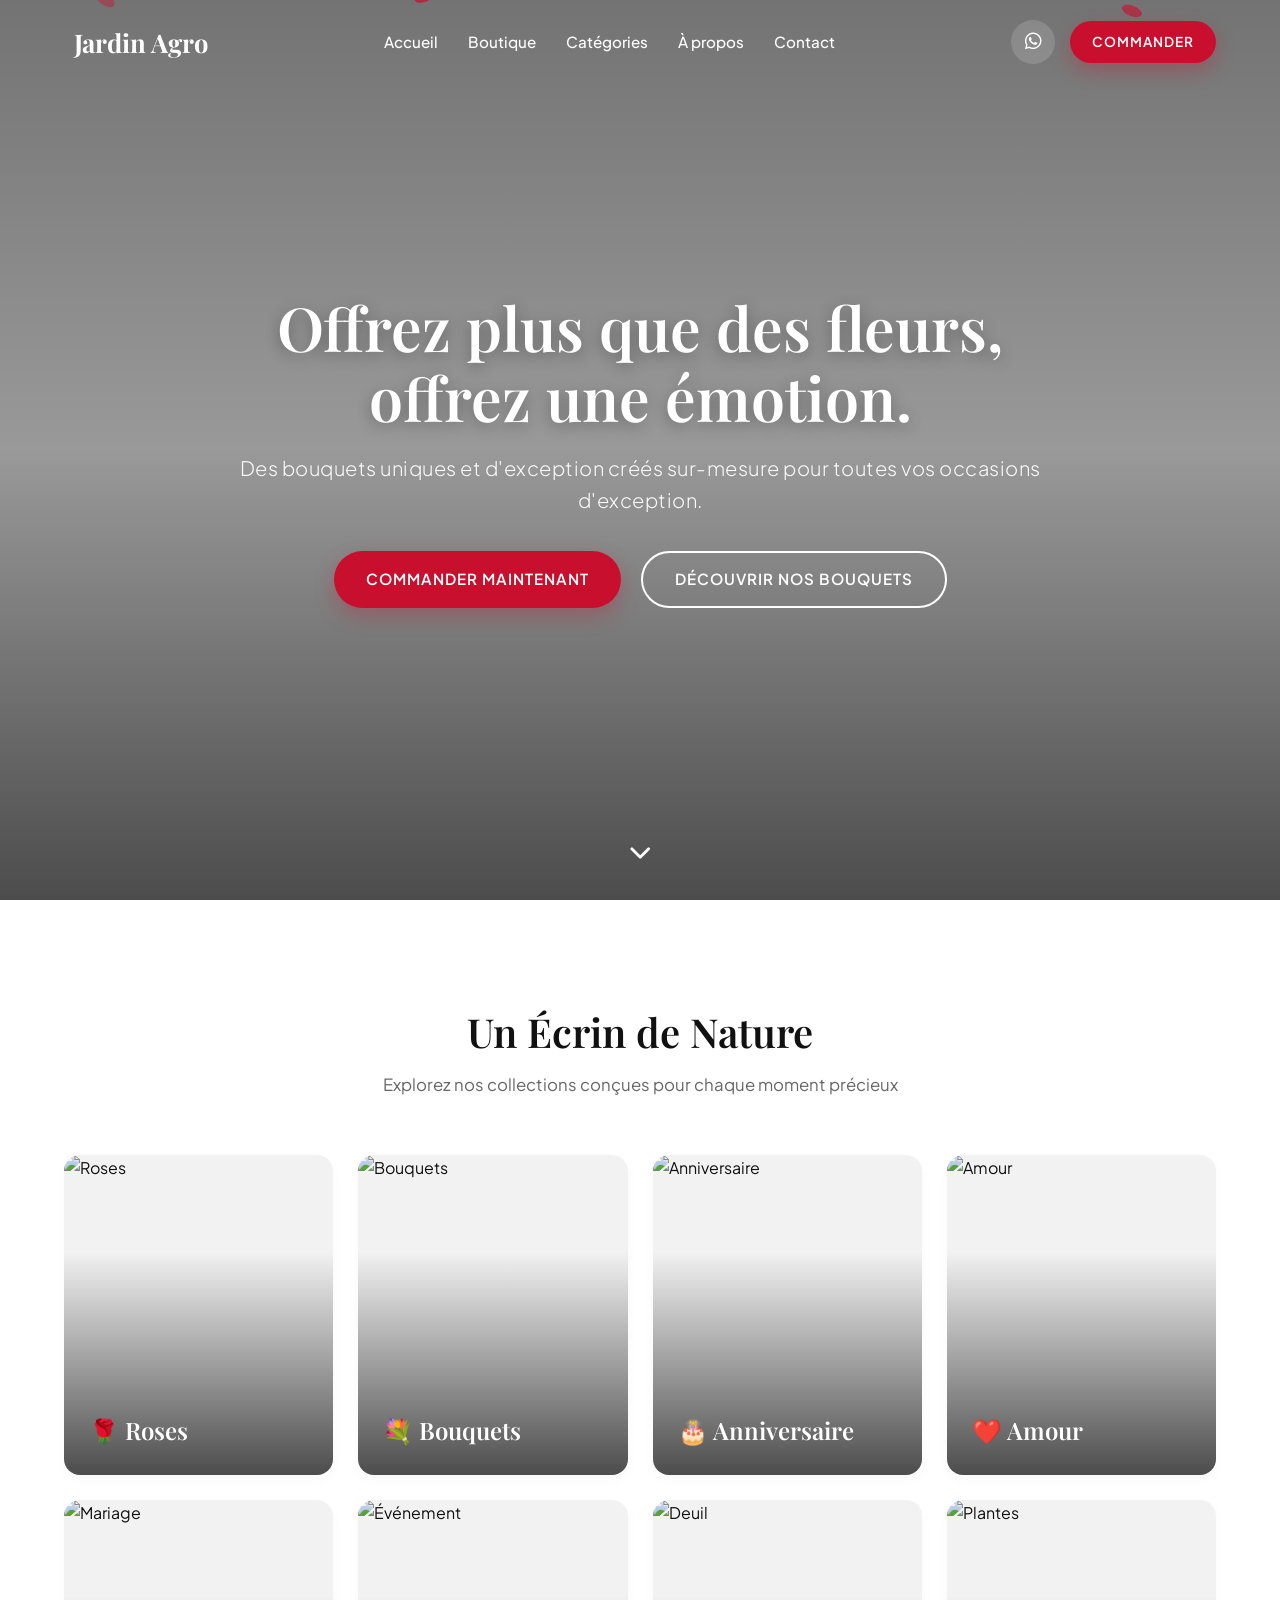
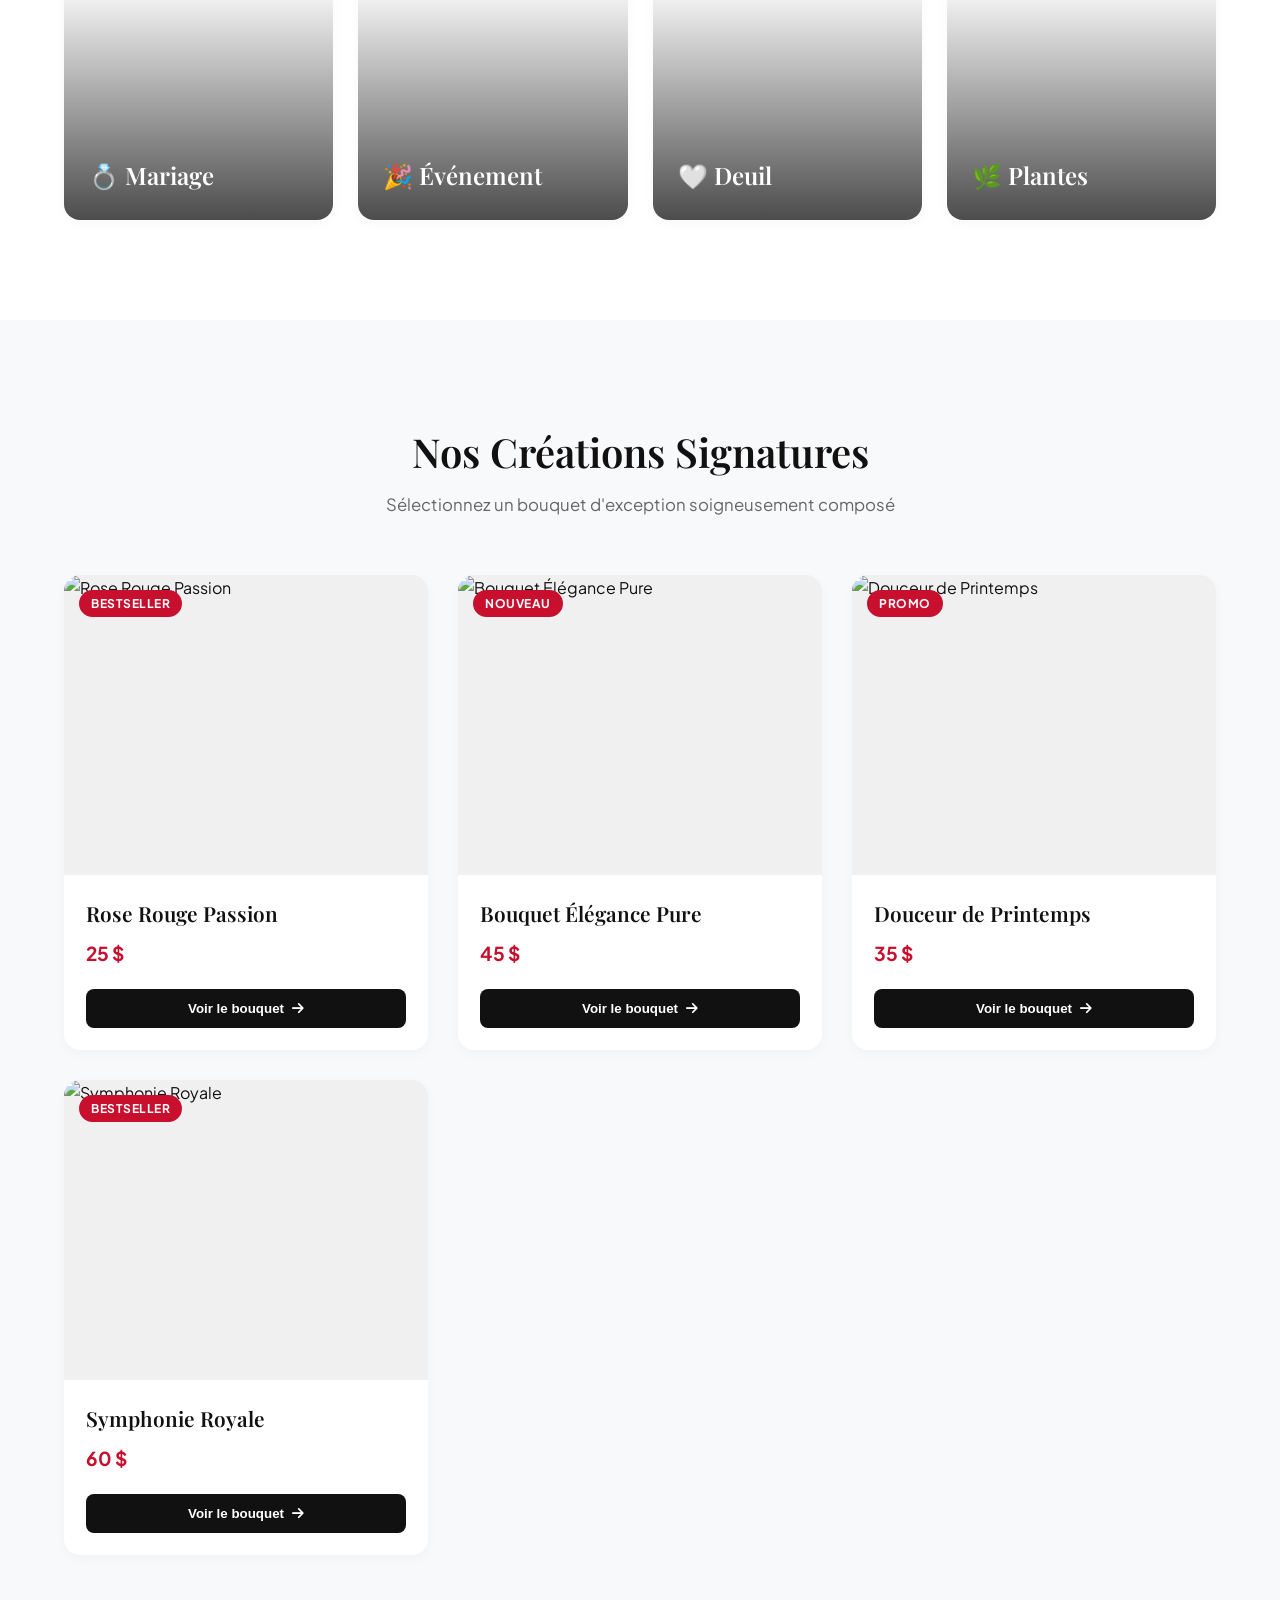
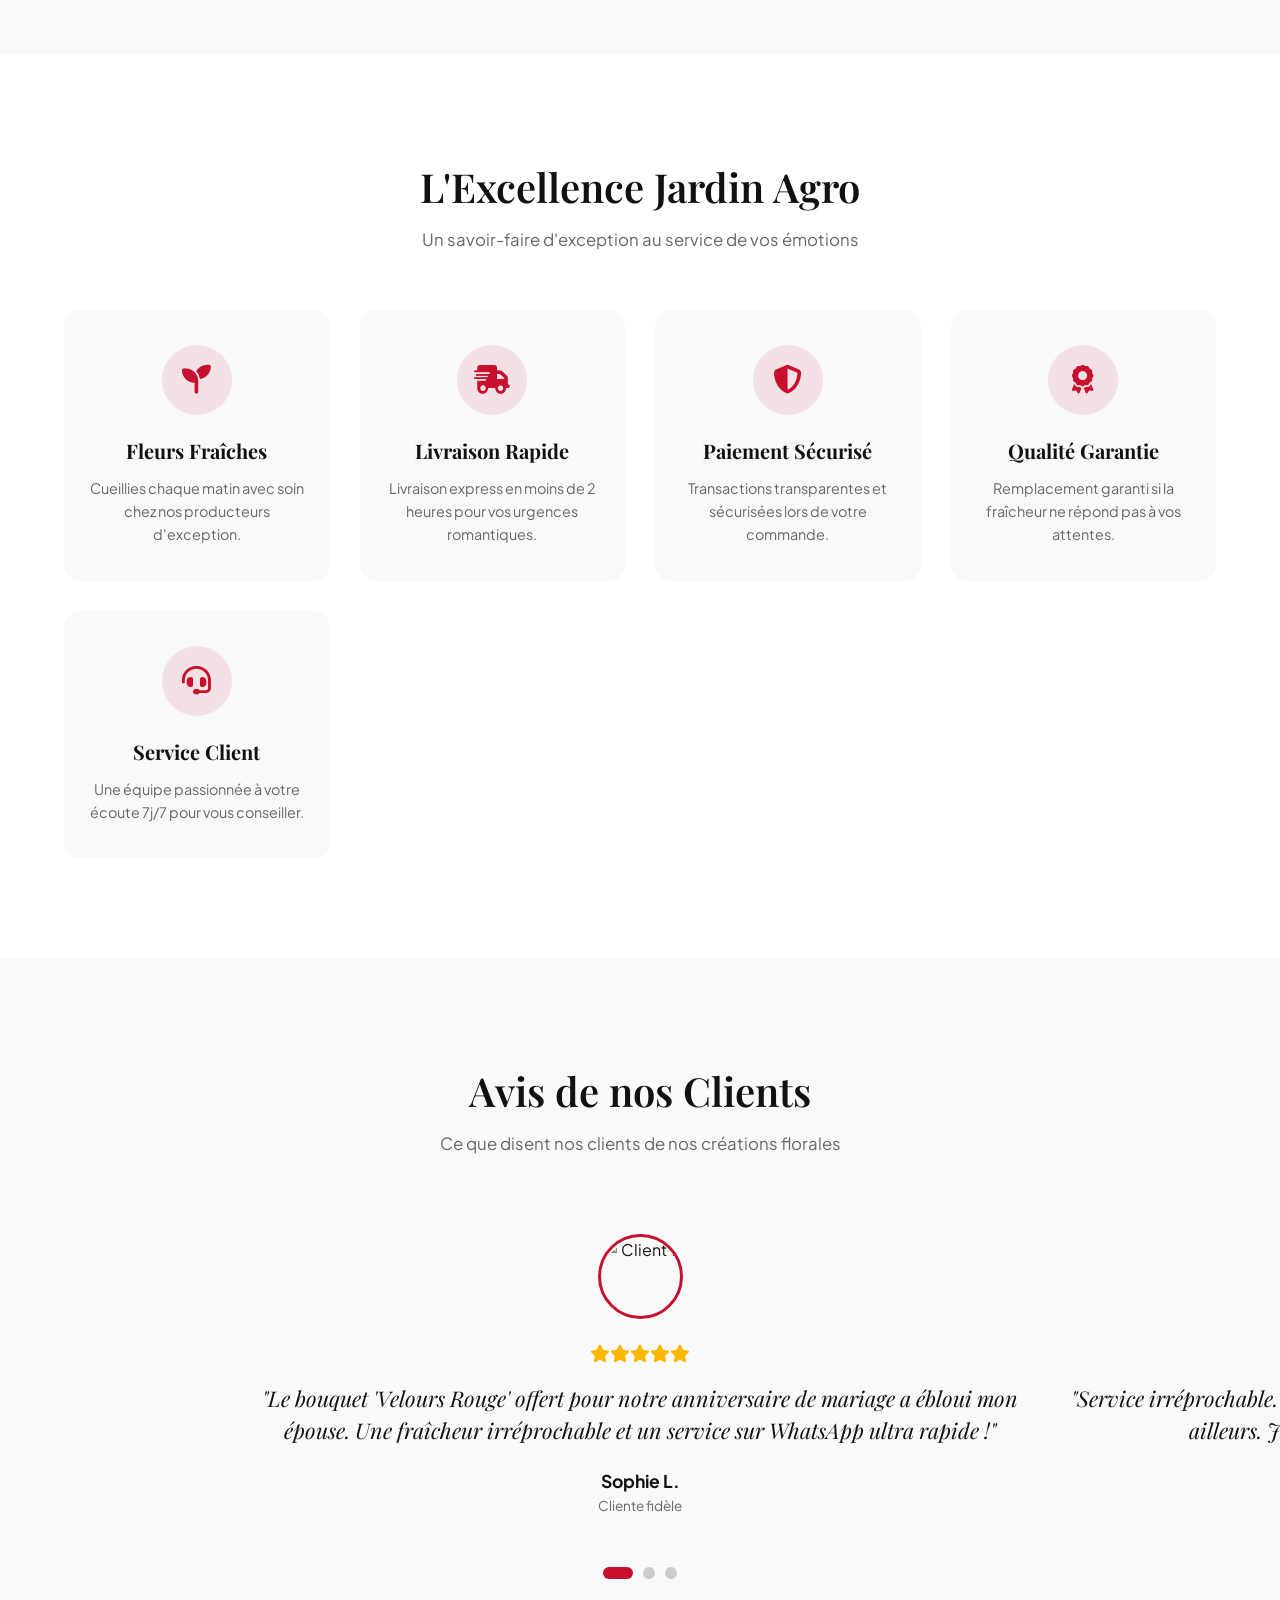
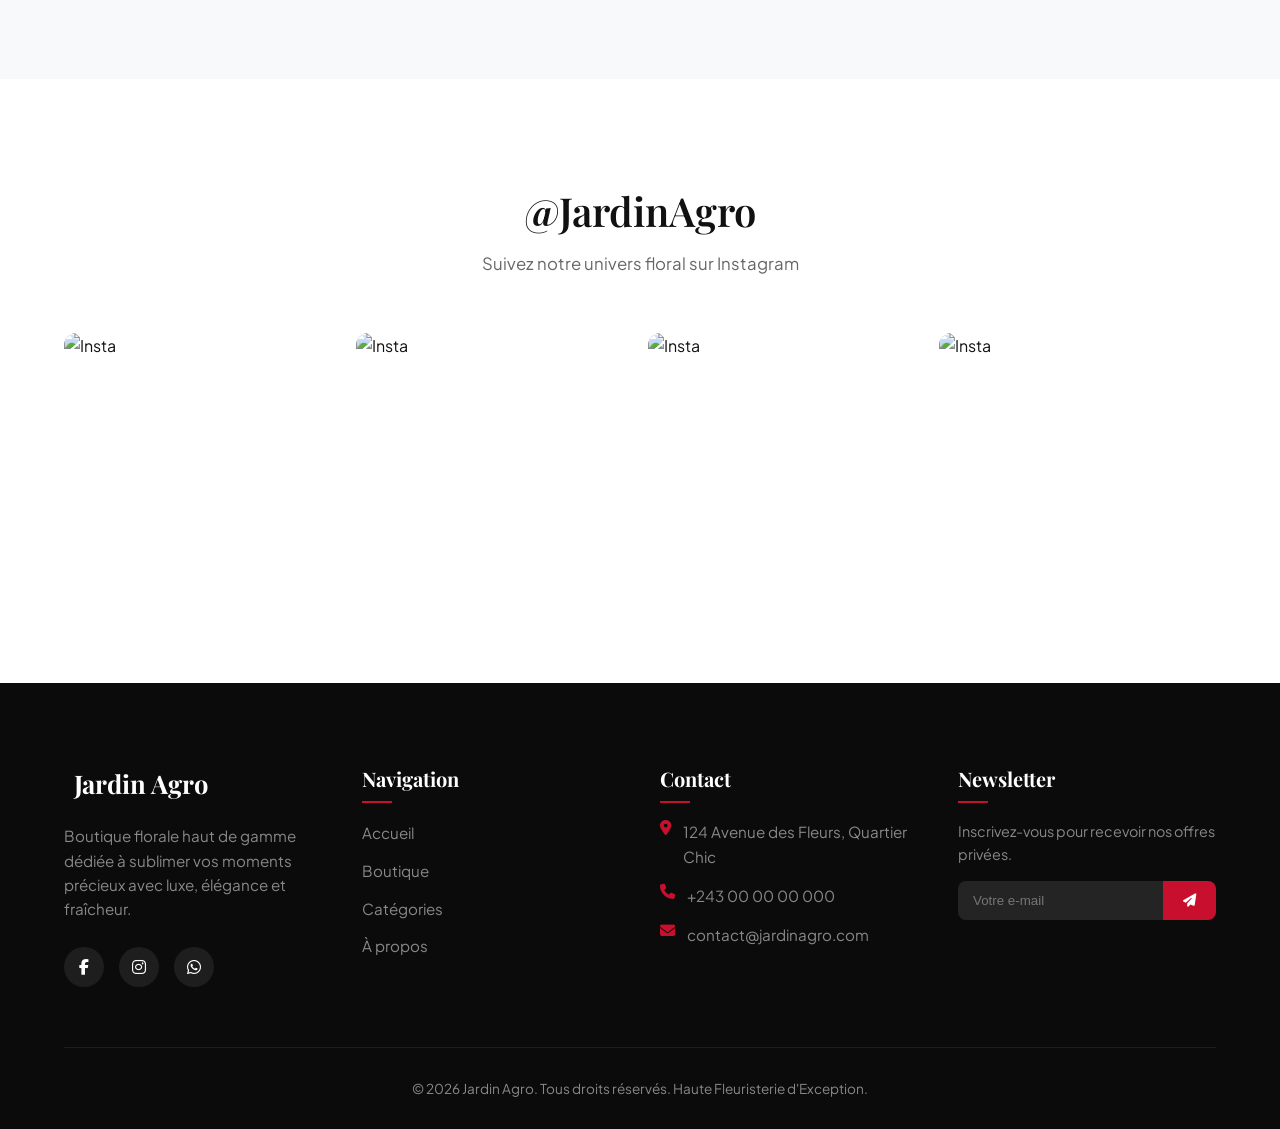
==== index.html @ a7b1ccdf "Update print statement from 'Hello' to 'Goodbye'" ====
<!DOCTYPE html>
<html lang="fr">
<head>
  <meta charset="UTF-8">
  <meta name="viewport" content="width=device-width, initial-scale=1.0">
  <title>Jardin Agro — Haute Horlogerie de la Fleuriste & Créations Florales</title>
  <meta name="description" content="Offrez plus que des fleurs, offrez une émotion. Découvrez les créations florales haut de gamme de Jardin Agro.">
  
  <!-- Polices Google Typography Premium -->
  <link rel="preconnect" href="https://fonts.googleapis.com">
  <link rel="preconnect" href="https://fonts.gstatic.com" crossorigin>
  <link href="https://fonts.googleapis.com/css2?family=Playfair+Display:ital,wght@0,400;0,600;0,700;1,400&family=Plus+Jakarta+Sans:wght@300;400;500;600;700&display=swap" rel="stylesheet">
  
  <!-- Font Awesome pour les icônes -->
  <link rel="stylesheet" href="https://cdnjs.cloudflare.com/ajax/libs/font-awesome/6.4.0/css/all.min.css">

  <style>
    /* ==========================================
       VARIABLES & RESET
       ========================================== */
    :root {
      --primary-red: #C8102E;
      --primary-red-hover: #A00C24;
      --bg-white: #FFFFFF;
      --bg-light: #F8F9FA;
      --bg-card: #FFFFFF;
      --text-dark: #111111;
      --text-muted: #666666;
      --text-light: #888888;
      --border-color: #EAEAEA;
      --glass-bg: rgba(255, 255, 255, 0.85);
      --glass-border: rgba(255, 255, 255, 0.3);
      --shadow-sm: 0 4px 12px rgba(0,0,0,0.03);
      --shadow-md: 0 10px 30px rgba(0,0,0,0.08);
      --shadow-lg: 0 20px 40px rgba(0,0,0,0.12);
      --transition-smooth: all 0.4s cubic-bezier(0.16, 1, 0.3, 1);
      --font-title: 'Playfair Display', Georgia, serif;
      --font-body: 'Plus Jakarta Sans', -apple-system, BlinkMacSystemFont, sans-serif;
    }

    *, *::before, *::after {
      box-sizing: border-box;
      margin: 0;
      padding: 0;
    }

    html {
      scroll-behavior: smooth;
      font-size: 16px;
    }

    body {
      font-family: var(--font-body);
      background-color: var(--bg-white);
      color: var(--text-dark);
      line-height: 1.6;
      overflow-x: hidden;
      -webkit-font-smoothing: antialiased;
    }

    img {
      max-width: 100%;
      height: auto;
      display: block;
    }

    a {
      text-decoration: none;
      color: inherit;
      transition: var(--transition-smooth);
    }

    ul {
      list-style: none;
    }

    /* ==========================================
       LOADER & UTILITIES
       ========================================== */
    #loader {
      position: fixed;
      inset: 0;
      background: #FFFFFF;
      z-index: 99999;
      display: flex;
      flex-direction: column;
      justify-content: center;
      align-items: center;
      transition: opacity 0.6s ease, visibility 0.6s ease;
    }

    .loader-spin {
      width: 50px;
      height: 50px;
      border: 3px solid rgba(200, 16, 46, 0.15);
      border-top-color: var(--primary-red);
      border-radius: 50%;
      animation: spin 1s linear infinite;
    }

    .loader-text {
      margin-top: 20px;
      font-family: var(--font-title);
      letter-spacing: 3px;
      font-size: 1.1rem;
      color: var(--text-dark);
      text-transform: uppercase;
    }

    @keyframes spin {
      to { transform: rotate(360deg); }
    }

    .container {
      width: 90%;
      max-width: 1280px;
      margin: 0 auto;
    }

    .section-title {
      text-align: center;
      margin-bottom: 3.5rem;
    }

    .section-title h2 {
      font-family: var(--font-title);
      font-size: 2.5rem;
      font-weight: 600;
      color: var(--text-dark);
      margin-bottom: 0.5rem;
    }

    .section-title p {
      color: var(--text-muted);
      font-size: 1.05rem;
    }

    /* Boutons */
    .btn {
      display: inline-flex;
      align-items: center;
      justify-content: center;
      gap: 10px;
      padding: 14px 32px;
      font-size: 0.95rem;
      font-weight: 600;
      border-radius: 50px;
      cursor: pointer;
      border: none;
      transition: var(--transition-smooth);
      text-transform: uppercase;
      letter-spacing: 1px;
    }

    .btn-primary {
      background-color: var(--primary-red);
      color: #FFFFFF;
      box-shadow: 0 8px 20px rgba(200, 16, 46, 0.3);
    }

    .btn-primary:hover {
      background-color: var(--primary-red-hover);
      transform: translateY(-3px);
      box-shadow: 0 12px 25px rgba(200, 16, 46, 0.4);
    }

    .btn-outline {
      background: transparent;
      color: #FFFFFF;
      border: 2px solid #FFFFFF;
    }

    .btn-outline:hover {
      background: #FFFFFF;
      color: var(--text-dark);
      transform: translateY(-3px);
    }

    /* ==========================================
       HEADER & NAVIGATION
       ========================================== */
    header {
      position: fixed;
      top: 0;
      left: 0;
      width: 100%;
      z-index: 1000;
      padding: 20px 0;
      transition: var(--transition-smooth);
    }

    header.scrolled {
      background: var(--glass-bg);
      backdrop-filter: blur(12px);
      -webkit-backdrop-filter: blur(12px);
      padding: 12px 0;
      box-shadow: 0 4px 20px rgba(0, 0, 0, 0.05);
      border-bottom: 1px solid var(--border-color);
    }

    .nav-container {
      display: flex;
      justify-content: space-between;
      align-items: center;
    }

    .logo {
      display: flex;
      align-items: center;
      gap: 10px;
      font-family: var(--font-title);
      font-size: 1.6rem;
      font-weight: 700;
      color: #FFFFFF;
      transition: var(--transition-smooth);
    }

    header.scrolled .logo {
      color: var(--text-dark);
    }

    .logo i {
      color: var(--primary-red);
    }

    .nav-menu {
      display: flex;
      gap: 30px;
    }

    .nav-link {
      color: #FFFFFF;
      font-weight: 500;
      font-size: 0.95rem;
      position: relative;
    }

    header.scrolled .nav-link {
      color: var(--text-dark);
    }

    .nav-link::after {
      content: '';
      position: absolute;
      bottom: -4px;
      left: 0;
      width: 0;
      height: 2px;
      background-color: var(--primary-red);
      transition: var(--transition-smooth);
    }

    .nav-link:hover::after {
      width: 100%;
    }

    .nav-actions {
      display: flex;
      align-items: center;
      gap: 15px;
    }

    .icon-btn {
      width: 44px;
      height: 44px;
      border-radius: 50%;
      display: flex;
      align-items: center;
      justify-content: center;
      background: rgba(255, 255, 255, 0.15);
      color: #FFFFFF;
      font-size: 1.2rem;
      transition: var(--transition-smooth);
    }

    header.scrolled .icon-btn {
      background: var(--bg-light);
      color: var(--text-dark);
    }

    .icon-btn:hover {
      background: #25D366;
      color: #FFFFFF !important;
      transform: scale(1.08);
    }

    .mobile-toggle {
      display: none;
      font-size: 1.5rem;
      color: #FFFFFF;
      cursor: pointer;
    }

    header.scrolled .mobile-toggle {
      color: var(--text-dark);
    }

    /* ==========================================
       HERO SECTION WITH VIDEO & PETALS
       ========================================== */
    .hero {
      position: relative;
      height: 100vh;
      width: 100%;
      display: flex;
      align-items: center;
      justify-content: center;
      text-align: center;
      overflow: hidden;
    }

    .hero-video {
      position: absolute;
      top: 50%;
      left: 50%;
      min-width: 100%;
      min-height: 100%;
      width: auto;
      height: auto;
      transform: translate(-50%, -50%);
      object-fit: cover;
      z-index: 1;
    }

    .hero-overlay {
      position: absolute;
      inset: 0;
      background: linear-gradient(180deg, rgba(0,0,0,0.55) 0%, rgba(0,0,0,0.4) 50%, rgba(0,0,0,0.7) 100%);
      z-index: 2;
    }

    #petals-canvas {
      position: absolute;
      inset: 0;
      z-index: 3;
      pointer-events: none;
    }

    .hero-content {
      position: relative;
      z-index: 4;
      max-width: 850px;
      padding: 0 20px;
      color: #FFFFFF;
    }

    .hero-title {
      font-family: var(--font-title);
      font-size: 3.8rem;
      line-height: 1.15;
      margin-bottom: 20px;
      font-weight: 600;
      text-shadow: 0 4px 15px rgba(0,0,0,0.3);
    }

    .hero-subtitle {
      font-size: 1.25rem;
      font-weight: 300;
      margin-bottom: 35px;
      letter-spacing: 0.5px;
      opacity: 0.95;
    }

    .hero-buttons {
      display: flex;
      gap: 20px;
      justify-content: center;
      flex-wrap: wrap;
    }

    .scroll-arrow {
      position: absolute;
      bottom: 30px;
      left: 50%;
      transform: translateX(-50%);
      z-index: 4;
      color: #FFFFFF;
      font-size: 1.4rem;
      animation: bounce 2s infinite;
      cursor: pointer;
    }

    @keyframes bounce {
      0%, 20%, 50%, 80%, 100% { transform: translate(-50%, 0); }
      40% { transform: translate(-50%, -12px); }
      60% { transform: translate(-50%, -6px); }
    }

    /* ==========================================
       SECTION CATEGORIES
       ========================================== */
    .categories-section {
      padding: 100px 0;
      background-color: var(--bg-white);
    }

    .categories-grid {
      display: grid;
      grid-template-columns: repeat(auto-fit, minmax(260px, 1fr));
      gap: 25px;
    }

    .category-card {
      position: relative;
      height: 320px;
      border-radius: 16px;
      overflow: hidden;
      cursor: pointer;
      box-shadow: var(--shadow-sm);
      transition: var(--transition-smooth);
    }

    .category-card img {
      width: 100%;
      height: 100%;
      object-fit: cover;
      transition: transform 0.8s cubic-bezier(0.16, 1, 0.3, 1);
    }

    .category-overlay {
      position: absolute;
      inset: 0;
      background: linear-gradient(180deg, rgba(0,0,0,0.05) 30%, rgba(0,0,0,0.7) 100%);
      display: flex;
      flex-direction: column;
      justify-content: flex-end;
      padding: 25px;
      color: #FFFFFF;
      transition: var(--transition-smooth);
    }

    .category-title {
      font-family: var(--font-title);
      font-size: 1.5rem;
      font-weight: 600;
      display: flex;
      align-items: center;
      gap: 10px;
    }

    .category-card:hover {
      transform: translateY(-8px);
      box-shadow: var(--shadow-md);
    }

    .category-card:hover img {
      transform: scale(1.08);
    }

    /* ==========================================
       SECTION PRODUITS / BOUTIQUE
       ========================================== */
    .products-section {
      padding: 100px 0;
      background-color: var(--bg-light);
    }

    .products-grid {
      display: grid;
      grid-template-columns: repeat(auto-fill, minmax(280px, 1fr));
      gap: 30px;
    }

    .product-card {
      background: var(--bg-card);
      border-radius: 16px;
      overflow: hidden;
      box-shadow: var(--shadow-sm);
      transition: var(--transition-smooth);
      display: flex;
      flex-direction: column;
      position: relative;
    }

    .product-card:hover {
      transform: translateY(-10px);
      box-shadow: var(--shadow-lg);
    }

    .product-badge {
      position: absolute;
      top: 15px;
      left: 15px;
      z-index: 2;
      background: var(--primary-red);
      color: #FFFFFF;
      font-size: 0.75rem;
      font-weight: 700;
      padding: 4px 12px;
      border-radius: 20px;
      text-transform: uppercase;
      letter-spacing: 0.5px;
    }

    .product-image-wrap {
      position: relative;
      width: 100%;
      height: 300px;
      overflow: hidden;
      background: #F0F0F0;
    }

    .product-image-wrap img {
      width: 100%;
      height: 100%;
      object-fit: cover;
      transition: transform 0.6s ease;
    }

    .product-card:hover .product-image-wrap img {
      transform: scale(1.06);
    }

    .product-info {
      padding: 22px;
      display: flex;
      flex-direction: column;
      flex-grow: 1;
    }

    .product-name {
      font-family: var(--font-title);
      font-size: 1.3rem;
      font-weight: 600;
      margin-bottom: 8px;
      color: var(--text-dark);
    }

    .product-price {
      font-size: 1.2rem;
      font-weight: 700;
      color: var(--primary-red);
      margin-bottom: 20px;
    }

    .product-btn {
      margin-top: auto;
      width: 100%;
      background: var(--text-dark);
      color: #FFFFFF;
      padding: 12px;
      border-radius: 8px;
      border: none;
      font-weight: 600;
      cursor: pointer;
      transition: var(--transition-smooth);
      display: flex;
      align-items: center;
      justify-content: center;
      gap: 8px;
    }

    .product-btn:hover {
      background: var(--primary-red);
    }

    /* ==========================================
       MODAL PAGE PRODUIT INTERACTIVE
       ========================================== */
    .product-modal {
      position: fixed;
      inset: 0;
      z-index: 10000;
      background: rgba(0, 0, 0, 0.7);
      backdrop-filter: blur(8px);
      display: flex;
      align-items: center;
      justify-content: center;
      opacity: 0;
      visibility: hidden;
      transition: var(--transition-smooth);
      padding: 20px;
    }

    .product-modal.active {
      opacity: 1;
      visibility: visible;
    }

    .modal-content {
      background: #FFFFFF;
      width: 100%;
      max-width: 950px;
      border-radius: 20px;
      overflow: hidden;
      position: relative;
      box-shadow: var(--shadow-lg);
      transform: scale(0.9);
      transition: var(--transition-smooth);
      max-height: 90vh;
      overflow-y: auto;
    }

    .product-modal.active .modal-content {
      transform: scale(1);
    }

    .modal-close {
      position: absolute;
      top: 20px;
      right: 20px;
      width: 40px;
      height: 40px;
      border-radius: 50%;
      background: var(--bg-light);
      display: flex;
      align-items: center;
      justify-content: center;
      cursor: pointer;
      z-index: 10;
      font-size: 1.2rem;
      transition: var(--transition-smooth);
    }

    .modal-close:hover {
      background: var(--primary-red);
      color: #FFFFFF;
    }

    .modal-grid {
      display: grid;
      grid-template-columns: 1fr 1fr;
    }

    .modal-gallery {
      padding: 30px;
      background: var(--bg-light);
      display: flex;
      flex-direction: column;
      gap: 15px;
    }

    .gallery-main {
      width: 100%;
      height: 380px;
      border-radius: 12px;
      overflow: hidden;
      position: relative;
      cursor: zoom-in;
    }

    .gallery-main img {
      width: 100%;
      height: 100%;
      object-fit: cover;
      transition: transform 0.3s ease;
    }

    .gallery-main:hover img {
      transform: scale(1.3);
    }

    .gallery-thumbs {
      display: flex;
      gap: 12px;
    }

    .thumb {
      width: 70px;
      height: 70px;
      border-radius: 8px;
      overflow: hidden;
      cursor: pointer;
      border: 2px solid transparent;
      transition: var(--transition-smooth);
    }

    .thumb.active {
      border-color: var(--primary-red);
    }

    .thumb img {
      width: 100%;
      height: 100%;
      object-fit: cover;
    }

    .modal-details {
      padding: 40px 30px;
      display: flex;
      flex-direction: column;
      justify-content: space-between;
    }

    .modal-product-title {
      font-family: var(--font-title);
      font-size: 2rem;
      font-weight: 600;
      margin-bottom: 10px;
    }

    .modal-price {
      font-size: 1.6rem;
      color: var(--primary-red);
      font-weight: 700;
      margin-bottom: 15px;
    }

    .modal-desc {
      color: var(--text-muted);
      font-size: 0.95rem;
      margin-bottom: 20px;
      line-height: 1.5;
    }

    .stock-tag {
      display: inline-flex;
      align-items: center;
      gap: 6px;
      color: #2E7D32;
      font-weight: 600;
      font-size: 0.85rem;
      margin-bottom: 20px;
    }

    .option-group {
      margin-bottom: 20px;
    }

    .option-title {
      font-size: 0.9rem;
      font-weight: 600;
      margin-bottom: 10px;
      text-transform: uppercase;
      letter-spacing: 0.5px;
    }

    .size-selector {
      display: flex;
      gap: 12px;
    }

    .size-btn {
      padding: 8px 18px;
      border: 1px solid var(--border-color);
      border-radius: 8px;
      background: #FFFFFF;
      cursor: pointer;
      font-weight: 600;
      transition: var(--transition-smooth);
    }

    .size-btn.active {
      border-color: var(--primary-red);
      background: var(--primary-red);
      color: #FFFFFF;
    }

    .qty-selector {
      display: flex;
      align-items: center;
      border: 1px solid var(--border-color);
      border-radius: 8px;
      width: max-content;
    }

    .qty-btn {
      width: 38px;
      height: 38px;
      border: none;
      background: transparent;
      cursor: pointer;
      font-size: 1.1rem;
      font-weight: 600;
    }

    .qty-input {
      width: 45px;
      text-align: center;
      border: none;
      font-weight: 600;
      font-size: 1rem;
    }

    .btn-whatsapp {
      background: #25D366;
      color: #FFFFFF;
      width: 100%;
      padding: 16px;
      border-radius: 50px;
      border: none;
      font-size: 1.05rem;
      font-weight: 700;
      cursor: pointer;
      display: flex;
      align-items: center;
      justify-content: center;
      gap: 10px;
      transition: var(--transition-smooth);
      box-shadow: 0 8px 20px rgba(37, 211, 102, 0.3);
    }

    .btn-whatsapp:hover {
      background: #1EBE57;
      transform: translateY(-2px);
    }

    /* ==========================================
       SECTION POURQUOI NOUS
       ========================================== */
    .why-us {
      padding: 100px 0;
      background-color: var(--bg-white);
    }

    .features-grid {
      display: grid;
      grid-template-columns: repeat(auto-fit, minmax(220px, 1fr));
      gap: 30px;
    }

    .feature-card {
      text-align: center;
      padding: 35px 20px;
      border-radius: 16px;
      background: var(--bg-light);
      transition: var(--transition-smooth);
    }

    .feature-card:hover {
      transform: translateY(-8px);
      box-shadow: var(--shadow-md);
      background: #FFFFFF;
    }

    .feature-icon {
      width: 70px;
      height: 70px;
      border-radius: 50%;
      background: rgba(200, 16, 46, 0.1);
      color: var(--primary-red);
      display: flex;
      align-items: center;
      justify-content: center;
      font-size: 1.8rem;
      margin: 0 auto 20px;
    }

    .feature-card h3 {
      font-family: var(--font-title);
      font-size: 1.25rem;
      margin-bottom: 10px;
    }

    .feature-card p {
      color: var(--text-muted);
      font-size: 0.9rem;
    }

    /* ==========================================
       SECTION AVIS CLIENTS (SLIDER)
       ========================================== */
    .testimonials-section {
      padding: 100px 0;
      background-color: var(--bg-light);
      overflow: hidden;
    }

    .testimonial-slider {
      max-width: 800px;
      margin: 0 auto;
      position: relative;
    }

    .testimonial-track {
      display: flex;
      transition: transform 0.6s cubic-bezier(0.16, 1, 0.3, 1);
    }

    .testimonial-slide {
      min-width: 100%;
      padding: 20px;
      text-align: center;
    }

    .client-img {
      width: 85px;
      height: 85px;
      border-radius: 50%;
      object-fit: cover;
      margin: 0 auto 20px;
      border: 3px solid var(--primary-red);
    }

    .stars {
      color: #FFB800;
      margin-bottom: 15px;
      font-size: 1.1rem;
    }

    .quote {
      font-family: var(--font-title);
      font-size: 1.35rem;
      font-style: italic;
      color: var(--text-dark);
      margin-bottom: 20px;
      line-height: 1.5;
    }

    .client-name {
      font-weight: 700;
      font-size: 1.1rem;
    }

    .client-role {
      color: var(--text-muted);
      font-size: 0.85rem;
    }

    .slider-dots {
      display: flex;
      justify-content: center;
      gap: 10px;
      margin-top: 30px;
    }

    .dot {
      width: 12px;
      height: 12px;
      border-radius: 50%;
      background: #CCCCCC;
      cursor: pointer;
      transition: var(--transition-smooth);
    }

    .dot.active {
      background: var(--primary-red);
      width: 30px;
      border-radius: 10px;
    }

    /* ==========================================
       INSTAGRAM GALLERY
       ========================================== */
    .instagram-section {
      padding: 100px 0;
      background: var(--bg-white);
    }

    .insta-grid {
      display: grid;
      grid-template-columns: repeat(auto-fit, minmax(200px, 1fr));
      gap: 15px;
    }

    .insta-item {
      position: relative;
      height: 250px;
      border-radius: 12px;
      overflow: hidden;
    }

    .insta-item img {
      width: 100%;
      height: 100%;
      object-fit: cover;
      transition: var(--transition-smooth);
    }

    .insta-overlay {
      position: absolute;
      inset: 0;
      background: rgba(200, 16, 46, 0.7);
      display: flex;
      align-items: center;
      justify-content: center;
      color: #FFFFFF;
      font-size: 2rem;
      opacity: 0;
      transition: var(--transition-smooth);
    }

    .insta-item:hover img {
      transform: scale(1.1);
    }

    .insta-item:hover .insta-overlay {
      opacity: 1;
    }

    /* ==========================================
       FOOTER
       ========================================== */
    footer {
      background: #0B0B0B;
      color: #FFFFFF;
      padding: 80px 0 30px;
    }

    .footer-grid {
      display: grid;
      grid-template-columns: repeat(auto-fit, minmax(240px, 1fr));
      gap: 40px;
      margin-bottom: 60px;
    }

    .footer-brand .logo {
      color: #FFFFFF;
      margin-bottom: 20px;
    }

    .footer-desc {
      color: var(--text-light);
      font-size: 0.95rem;
      margin-bottom: 25px;
    }

    .social-links {
      display: flex;
      gap: 15px;
    }

    .social-icon {
      width: 40px;
      height: 40px;
      border-radius: 50%;
      background: rgba(255,255,255,0.08);
      display: flex;
      align-items: center;
      justify-content: center;
      color: #FFFFFF;
      transition: var(--transition-smooth);
    }

    .social-icon:hover {
      background: var(--primary-red);
      transform: translateY(-3px);
    }

    .footer-title {
      font-family: var(--font-title);
      font-size: 1.25rem;
      margin-bottom: 25px;
      position: relative;
    }

    .footer-title::after {
      content: '';
      position: absolute;
      bottom: -8px;
      left: 0;
      width: 30px;
      height: 2px;
      background: var(--primary-red);
    }

    .footer-links li {
      margin-bottom: 12px;
    }

    .footer-links a {
      color: var(--text-light);
      font-size: 0.95rem;
    }

    .footer-links a:hover {
      color: #FFFFFF;
      padding-left: 5px;
    }

    .contact-info li {
      display: flex;
      gap: 12px;
      color: var(--text-light);
      font-size: 0.95rem;
      margin-bottom: 15px;
    }

    .contact-info i {
      color: var(--primary-red);
    }

    .newsletter-form {
      display: flex;
      margin-top: 15px;
    }

    .newsletter-form input {
      padding: 12px 15px;
      border-radius: 8px 0 0 8px;
      border: none;
      outline: none;
      width: 100%;
      background: rgba(255,255,255,0.1);
      color: #FFFFFF;
    }

    .newsletter-form button {
      background: var(--primary-red);
      color: #FFFFFF;
      border: none;
      padding: 0 20px;
      border-radius: 0 8px 8px 0;
      cursor: pointer;
      transition: var(--transition-smooth);
    }

    .newsletter-form button:hover {
      background: var(--primary-red-hover);
    }

    .footer-bottom {
      text-align: center;
      padding-top: 30px;
      border-top: 1px solid rgba(255,255,255,0.08);
      color: var(--text-light);
      font-size: 0.85rem;
    }

    /* ==========================================
       BACK TO TOP & ANIMATIONS
       ========================================== */
    .back-to-top {
      position: fixed;
      bottom: 30px;
      right: 30px;
      width: 48px;
      height: 48px;
      border-radius: 50%;
      background: var(--primary-red);
      color: #FFFFFF;
      display: flex;
      align-items: center;
      justify-content: center;
      font-size: 1.2rem;
      cursor: pointer;
      z-index: 900;
      opacity: 0;
      visibility: hidden;
      transition: var(--transition-smooth);
      box-shadow: 0 5px 15px rgba(0,0,0,0.2);
    }

    .back-to-top.active {
      opacity: 1;
      visibility: visible;
    }

    .back-to-top:hover {
      transform: translateY(-5px);
    }

    /* Reveal Scroll */
    .reveal {
      opacity: 0;
      transform: translateY(30px);
      transition: all 0.8s ease-out;
    }

    .reveal.active {
      opacity: 1;
      transform: translateY(0);
    }

    /* ==========================================
       RESPONSIVE
       ========================================== */
    @media (max-width: 992px) {
      .hero-title { font-size: 2.8rem; }
      .modal-grid { grid-template-columns: 1fr; }
      .gallery-main { height: 280px; }
    }

    @media (max-width: 768px) {
      .nav-menu {
        position: fixed;
        top: 0;
        right: -100%;
        width: 80%;
        height: 100vh;
        background: #FFFFFF;
        flex-direction: column;
        justify-content: center;
        align-items: center;
        transition: var(--transition-smooth);
        box-shadow: -10px 0 30px rgba(0,0,0,0.1);
      }

      .nav-menu.active { right: 0; }
      .nav-link { color: var(--text-dark) !important; font-size: 1.2rem; }
      .mobile-toggle { display: block; z-index: 1001; }
      .hero-title { font-size: 2.2rem; }
      .hero-subtitle { font-size: 1rem; }
    }
  </style>
</head>
<body>

  <!-- LOADER -->
  <div id="loader">
    <div class="loader-spin"></div>
    <div class="loader-text">Jardin Agro</div>
  </div>

  <!-- HEADER -->
  <header id="header">
    <div class="container nav-container">
      <a href="#" class="logo">
        <i class="fa-solid fa-rose"></i> Jardin Agro
      </a>

      <nav>
        <ul class="nav-menu" id="navMenu">
          <li><a href="#hero" class="nav-link">Accueil</a></li>
          <li><a href="#boutique" class="nav-link">Boutique</a></li>
          <li><a href="#categories" class="nav-link">Catégories</a></li>
          <li><a href="#why-us" class="nav-link">À propos</a></li>
          <li><a href="#contact" class="nav-link">Contact</a></li>
        </ul>
      </nav>

      <div class="nav-actions">
        <a href="https://wa.me/243000000000" target="_blank" class="icon-btn" aria-label="WhatsApp">
          <i class="fa-brands fa-whatsapp"></i>
        </a>
        <a href="#boutique" class="btn btn-primary" style="padding: 10px 22px; font-size: 0.85rem;">Commander</a>
        <div class="mobile-toggle" id="mobileToggle">
          <i class="fa-solid fa-bars"></i>
        </div>
      </div>
    </div>
  </header>

  <!-- HERO SECTION -->
  <section class="hero" id="hero">
    <video class="hero-video" autoplay muted loop playsinline poster="https://images.unsplash.com/photo-1518895949257-7621c3c786d7?auto=format&fit=crop&q=80&w=1920">
      <!-- Vidéo romantique bouquet fleurs HD libre de droits -->
      <source src="https://assets.mixkit.co/videos/preview/mixkit-hands-of-a-man-giving-a-flower-bouquet-to-41484-large.mp4" type="video/mp4">
    </video>
    <div class="hero-overlay"></div>
    <canvas id="petals-canvas"></canvas>

    <div class="hero-content">
      <h1 class="hero-title">Offrez plus que des fleurs, offrez une émotion.</h1>
      <p class="hero-subtitle">Des bouquets uniques et d'exception créés sur-mesure pour toutes vos occasions d'exception.</p>
      <div class="hero-buttons">
        <a href="#boutique" class="btn btn-primary">Commander maintenant</a>
        <a href="#categories" class="btn btn-outline">Découvrir nos bouquets</a>
      </div>
    </div>

    <a href="#categories" class="scroll-arrow" aria-label="Scroll Down">
      <i class="fa-solid fa-chevron-down"></i>
    </a>
  </section>

  <!-- CATEGORIES SECTION -->
  <section class="categories-section" id="categories">
    <div class="container">
      <div class="section-title reveal">
        <h2>Un Écrin de Nature</h2>
        <p>Explorez nos collections conçues pour chaque moment précieux</p>
      </div>

      <div class="categories-grid">
        <div class="category-card reveal">
          <img src="https://images.unsplash.com/photo-1518895949257-7621c3c786d7?auto=format&fit=crop&q=80&w=600" alt="Roses" loading="lazy">
          <div class="category-overlay">
            <h3 class="category-title">🌹 Roses</h3>
          </div>
        </div>

        <div class="category-card reveal">
          <img src="https://images.unsplash.com/photo-1561181286-d3fee7d55364?auto=format&fit=crop&q=80&w=600" alt="Bouquets" loading="lazy">
          <div class="category-overlay">
            <h3 class="category-title">💐 Bouquets</h3>
          </div>
        </div>

        <div class="category-card reveal">
          <img src="https://images.unsplash.com/photo-1530103862676-de8c9debad1d?auto=format&fit=crop&q=80&w=600" alt="Anniversaire" loading="lazy">
          <div class="category-overlay">
            <h3 class="category-title">🎂 Anniversaire</h3>
          </div>
        </div>

        <div class="category-card reveal">
          <img src="https://images.unsplash.com/photo-1526047932273-341f2a7631f9?auto=format&fit=crop&q=80&w=600" alt="Amour" loading="lazy">
          <div class="category-overlay">
            <h3 class="category-title">❤️ Amour</h3>
          </div>
        </div>

        <div class="category-card reveal">
          <img src="https://images.unsplash.com/photo-1519225421980-715cb0215aed?auto=format&fit=crop&q=80&w=600" alt="Mariage" loading="lazy">
          <div class="category-overlay">
            <h3 class="category-title">💍 Mariage</h3>
          </div>
        </div>

        <div class="category-card reveal">
          <img src="https://images.unsplash.com/photo-1465495976277-4387d4b0b4c6?auto=format&fit=crop&q=80&w=600" alt="Événement" loading="lazy">
          <div class="category-overlay">
            <h3 class="category-title">🎉 Événement</h3>
          </div>
        </div>

        <div class="category-card reveal">
          <img src="https://images.unsplash.com/photo-1582794543139-8ac9cb0f7b11?auto=format&fit=crop&q=80&w=600" alt="Deuil" loading="lazy">
          <div class="category-overlay">
            <h3 class="category-title">🤍 Deuil</h3>
          </div>
        </div>

        <div class="category-card reveal">
          <img src="https://images.unsplash.com/photo-1485955900006-10f4d324d411?auto=format&fit=crop&q=80&w=600" alt="Plantes" loading="lazy">
          <div class="category-overlay">
            <h3 class="category-title">🌿 Plantes</h3>
          </div>
        </div>
      </div>
    </div>
  </section>

  <!-- SECTION BOUTIQUE PRODUITS -->
  <section class="products-section" id="boutique">
    <div class="container">
      <div class="section-title reveal">
        <h2>Nos Créations Signatures</h2>
        <p>Sélectionnez un bouquet d'exception soigneusement composé</p>
      </div>

      <div class="products-grid" id="productsGrid">
        <!-- Généré dynamiquement en JS pour de meilleures performances -->
      </div>
    </div>
  </section>

  <!-- MODAL / PAGE PRODUIT INTERACTIVE -->
  <div class="product-modal" id="productModal">
    <div class="modal-content">
      <div class="modal-close" id="modalClose"><i class="fa-solid fa-xmark"></i></div>
      <div class="modal-grid">
        <div class="modal-gallery">
          <div class="gallery-main" id="galleryMain">
            <img src="" id="modalImg" alt="Detail produit">
          </div>
          <div class="gallery-thumbs" id="galleryThumbs"></div>
        </div>

        <div class="modal-details">
          <div>
            <h2 class="modal-product-title" id="modalTitle">Rose Rouge Passion</h2>
            <div class="modal-price"><span id="modalPrice">25</span> $</div>
            <p class="modal-desc" id="modalDesc">Une harmonie parfaite de roses rouges fraîches sélectionnées à la main pour célébrer l'amour et l'élégance suprême.</p>
            <div class="stock-tag"><i class="fa-solid fa-circle-check"></i> En stock • Livraison disponible aujourd'hui</div>

            <div class="option-group">
              <div class="option-title">Taille du bouquet</div>
              <div class="size-selector">
                <button class="size-btn active" data-size="Petit" data-mult="1">Petit</button>
                <button class="size-btn" data-size="Moyen" data-mult="1.4">Moyen</button>
                <button class="size-btn" data-size="Grand" data-mult="1.8">Grand</button>
              </div>
            </div>

            <div class="option-group">
              <div class="option-title">Quantité</div>
              <div class="qty-selector">
                <button class="qty-btn" id="qtyMinus">-</button>
                <input type="text" class="qty-input" id="qtyInput" value="1" readonly>
                <button class="qty-btn" id="qtyPlus">+</button>
              </div>
            </div>
          </div>

          <button class="btn-whatsapp" id="btnWhatsappOrder">
            <i class="fa-brands fa-whatsapp"></i> Commander sur WhatsApp
          </button>
        </div>
      </div>
    </div>
  </div>

  <!-- SECTION POURQUOI NOUS -->
  <section class="why-us" id="why-us">
    <div class="container">
      <div class="section-title reveal">
        <h2>L'Excellence Jardin Agro</h2>
        <p>Un savoir-faire d'exception au service de vos émotions</p>
      </div>

      <div class="features-grid">
        <div class="feature-card reveal">
          <div class="feature-icon"><i class="fa-solid fa-seedling"></i></div>
          <h3>Fleurs Fraîches</h3>
          <p>Cueillies chaque matin avec soin chez nos producteurs d'exception.</p>
        </div>

        <div class="feature-card reveal">
          <div class="feature-icon"><i class="fa-solid fa-truck-fast"></i></div>
          <h3>Livraison Rapide</h3>
          <p>Livraison express en moins de 2 heures pour vos urgences romantiques.</p>
        </div>

        <div class="feature-card reveal">
          <div class="feature-icon"><i class="fa-solid fa-shield-halved"></i></div>
          <h3>Paiement Sécurisé</h3>
          <p>Transactions transparentes et sécurisées lors de votre commande.</p>
        </div>

        <div class="feature-card reveal">
          <div class="feature-icon"><i class="fa-solid fa-award"></i></div>
          <h3>Qualité Garantie</h3>
          <p>Remplacement garanti si la fraîcheur ne répond pas à vos attentes.</p>
        </div>

        <div class="feature-card reveal">
          <div class="feature-icon"><i class="fa-solid fa-headset"></i></div>
          <h3>Service Client</h3>
          <p>Une équipe passionnée à votre écoute 7j/7 pour vous conseiller.</p>
        </div>
      </div>
    </div>
  </section>

  <!-- SECTION AVIS CLIENTS (SLIDER) -->
  <section class="testimonials-section">
    <div class="container">
      <div class="section-title reveal">
        <h2>Avis de nos Clients</h2>
        <p>Ce que disent nos clients de nos créations florales</p>
      </div>

      <div class="testimonial-slider reveal">
        <div class="testimonial-track" id="testimonialTrack">
          <div class="testimonial-slide">
            <img src="https://images.unsplash.com/photo-1534528741775-53994a69daeb?auto=format&fit=crop&q=80&w=200" alt="Client 1" class="client-img" loading="lazy">
            <div class="stars"><i class="fa-solid fa-star"></i><i class="fa-solid fa-star"></i><i class="fa-solid fa-star"></i><i class="fa-solid fa-star"></i><i class="fa-solid fa-star"></i></div>
            <p class="quote">"Le bouquet 'Velours Rouge' offert pour notre anniversaire de mariage a ébloui mon épouse. Une fraîcheur irréprochable et un service sur WhatsApp ultra rapide !"</p>
            <div class="client-name">Sophie L.</div>
            <div class="client-role">Cliente fidèle</div>
          </div>

          <div class="testimonial-slide">
            <img src="https://images.unsplash.com/photo-1507003211169-0a1dd7228f2d?auto=format&fit=crop&q=80&w=200" alt="Client 2" class="client-img" loading="lazy">
            <div class="stars"><i class="fa-solid fa-star"></i><i class="fa-solid fa-star"></i><i class="fa-solid fa-star"></i><i class="fa-solid fa-star"></i><i class="fa-solid fa-star"></i></div>
            <p class="quote">"Service irréprochable. La qualité des roses est incomparable avec ce qu'on trouve ailleurs. Jardin Agro est devenu mon fleuriste exclusif."</p>
            <div class="client-name">Marc A.</div>
            <div class="client-role">Achat vérifié</div>
          </div>

          <div class="testimonial-slide">
            <img src="https://images.unsplash.com/photo-1517841905240-472988babdf9?auto=format&fit=crop&q=80&w=200" alt="Client 3" class="client-img" loading="lazy">
            <div class="stars"><i class="fa-solid fa-star"></i><i class="fa-solid fa-star"></i><i class="fa-solid fa-star"></i><i class="fa-solid fa-star"></i><i class="fa-solid fa-star"></i></div>
            <p class="quote">"La commande par WhatsApp est d'une simplicité déconcertante. Le bouquet est arrivé exactement à l'heure convenue."</p>
            <div class="client-name">Élodie P.</div>
            <div class="client-role">Achat vérifié</div>
          </div>
        </div>

        <div class="slider-dots" id="sliderDots">
          <span class="dot active" data-index="0"></span>
          <span class="dot" data-index="1"></span>
          <span class="dot" data-index="2"></span>
        </div>
      </div>
    </div>
  </section>

  <!-- INSTAGRAM GALLERY -->
  <section class="instagram-section">
    <div class="container">
      <div class="section-title reveal">
        <h2>@JardinAgro</h2>
        <p>Suivez notre univers floral sur Instagram</p>
      </div>

      <div class="insta-grid">
        <div class="insta-item reveal">
          <img src="https://images.unsplash.com/photo-1526047932273-341f2a7631f9?auto=format&fit=crop&q=80&w=400" alt="Insta" loading="lazy">
          <div class="insta-overlay"><i class="fa-brands fa-instagram"></i></div>
        </div>
        <div class="insta-item reveal">
          <img src="https://images.unsplash.com/photo-1561181286-d3fee7d55364?auto=format&fit=crop&q=80&w=400" alt="Insta" loading="lazy">
          <div class="insta-overlay"><i class="fa-brands fa-instagram"></i></div>
        </div>
        <div class="insta-item reveal">
          <img src="https://images.unsplash.com/photo-1518895949257-7621c3c786d7?auto=format&fit=crop&q=80&w=400" alt="Insta" loading="lazy">
          <div class="insta-overlay"><i class="fa-brands fa-instagram"></i></div>
        </div>
        <div class="insta-item reveal">
          <img src="https://images.unsplash.com/photo-1530103862676-de8c9debad1d?auto=format&fit=crop&q=80&w=400" alt="Insta" loading="lazy">
          <div class="insta-overlay"><i class="fa-brands fa-instagram"></i></div>
        </div>
      </div>
    </div>
  </section>

  <!-- FOOTER -->
  <footer id="contact">
    <div class="container">
      <div class="footer-grid">
        <div class="footer-brand">
          <a href="#" class="logo">
            <i class="fa-solid fa-rose"></i> Jardin Agro
          </a>
          <p class="footer-desc">Boutique florale haut de gamme dédiée à sublimer vos moments précieux avec luxe, élégance et fraîcheur.</p>
          <div class="social-links">
            <a href="#" class="social-icon" aria-label="Facebook"><i class="fa-brands fa-facebook-f"></i></a>
            <a href="#" class="social-icon" aria-label="Instagram"><i class="fa-brands fa-instagram"></i></a>
            <a href="#" class="social-icon" aria-label="WhatsApp"><i class="fa-brands fa-whatsapp"></i></a>
          </div>
        </div>

        <div>
          <h4 class="footer-title">Navigation</h4>
          <ul class="footer-links">
            <li><a href="#hero">Accueil</a></li>
            <li><a href="#boutique">Boutique</a></li>
            <li><a href="#categories">Catégories</a></li>
            <li><a href="#why-us">À propos</a></li>
          </ul>
        </div>

        <div>
          <h4 class="footer-title">Contact</h4>
          <ul class="contact-info">
            <li><i class="fa-solid fa-location-dot"></i> 124 Avenue des Fleurs, Quartier Chic</li>
            <li><i class="fa-solid fa-phone"></i> +243 00 00 00 000</li>
            <li><i class="fa-solid fa-envelope"></i> contact@jardinagro.com</li>
          </ul>
        </div>

        <div>
          <h4 class="footer-title">Newsletter</h4>
          <p style="color: var(--text-light); font-size: 0.9rem;">Inscrivez-vous pour recevoir nos offres privées.</p>
          <form class="newsletter-form" onsubmit="event.preventDefault(); alert('Merci pour votre inscription !');">
            <input type="email" placeholder="Votre e-mail" required>
            <button type="submit"><i class="fa-solid fa-paper-plane"></i></button>
          </form>
        </div>
      </div>

      <div class="footer-bottom">
        <p>&copy; 2026 Jardin Agro. Tous droits réservés. Haute Fleuristerie d'Exception.</p>
      </div>
    </div>
  </footer>

  <!-- BOUTON BACK TO TOP -->
  <div class="back-to-top" id="backToTop"><i class="fa-solid fa-arrow-up"></i></div>

  <!-- JAVASCRIPT SYSTEM -->
  <script>
    /* ==========================================
       DONNÉES PRODUITS
       ========================================== */
    const productsData = [
      {
        id: 1,
        name: "Rose Rouge Passion",
        price: 25,
        badge: "Bestseller",
        desc: "L'expression ultime de l'amour. Roses sélectionnées à la tige par nos maîtres fleuristes.",
        images: [
          "https://images.unsplash.com/photo-1518895949257-7621c3c786d7?auto=format&fit=crop&q=80&w=800",
          "https://images.unsplash.com/photo-1526047932273-341f2a7631f9?auto=format&fit=crop&q=80&w=800",
          "https://images.unsplash.com/photo-1561181286-d3fee7d55364?auto=format&fit=crop&q=80&w=800"
        ]
      },
      {
        id: 2,
        name: "Bouquet Élégance Pure",
        price: 45,
        badge: "Nouveau",
        desc: "Un assemblage raffiné de pivoines fraîches et de lys blancs capturant l'élégance absolue.",
        images: [
          "https://images.unsplash.com/photo-1561181286-d3fee7d55364?auto=format&fit=crop&q=80&w=800",
          "https://images.unsplash.com/photo-1530103862676-de8c9debad1d?auto=format&fit=crop&q=80&w=800"
        ]
      },
      {
        id: 3,
        name: "Douceur de Printemps",
        price: 35,
        badge: "Promo",
        desc: "Une explosion de teintes pastel douces pour illuminer l'espace et faire naître les sourires.",
        images: [
          "https://images.unsplash.com/photo-1530103862676-de8c9debad1d?auto=format&fit=crop&q=80&w=800",
          "https://images.unsplash.com/photo-1518895949257-7621c3c786d7?auto=format&fit=crop&q=80&w=800"
        ]
      },
      {
        id: 4,
        name: "Symphonie Royale",
        price: 60,
        badge: "Bestseller",
        desc: "Un bouquet majestueux réservé aux très grandes occasions. Présentation haut de gamme.",
        images: [
          "https://images.unsplash.com/photo-1519225421980-715cb0215aed?auto=format&fit=crop&q=80&w=800",
          "https://images.unsplash.com/photo-1561181286-d3fee7d55364?auto=format&fit=crop&q=80&w=800"
        ]
      }
    ];

    /* ==========================================
       INITIALISATION & PERFORMANCE (LOADER)
       ========================================== */
    window.addEventListener('load', () => {
      const loader = document.getElementById('loader');
      loader.style.opacity = '0';
      loader.style.visibility = 'hidden';
      initPetalsCanvas();
      renderProducts();
      initScrollReveal();
    });

    /* ==========================================
       HEADER FLUIDE & BACK TO TOP
       ========================================== */
    const header = document.getElementById('header');
    const backToTop = document.getElementById('backToTop');

    window.addEventListener('scroll', () => {
      if (window.scrollY > 50) {
        header.classList.add('scrolled');
        backToTop.classList.add('active');
      } else {
        header.classList.remove('scrolled');
        backToTop.classList.remove('active');
      }
    });

    backToTop.addEventListener('click', () => {
      window.scrollTo({ top: 0, behavior: 'smooth' });
    });

    /* Mobile Toggle Menu */
    const mobileToggle = document.getElementById('mobileToggle');
    const navMenu = document.getElementById('navMenu');
    mobileToggle.addEventListener('click', () => {
      navMenu.classList.toggle('active');
    });

    /* ==========================================
       ANIMATION DE PÉTALES DISCRÈTE EN CANVAS
       ========================================== */
    function initPetalsCanvas() {
      const canvas = document.getElementById('petals-canvas');
      const ctx = canvas.getContext('2d');
      let width = canvas.width = window.innerWidth;
      let height = canvas.height = window.innerHeight;

      window.addEventListener('resize', () => {
        width = canvas.width = window.innerWidth;
        height = canvas.height = window.innerHeight;
      });

      const petals = Array.from({ length: 22 }, () => ({
        x: Math.random() * width,
        y: Math.random() * height - height,
        size: Math.random() * 8 + 6,
        speedY: Math.random() * 1.2 + 0.8,
        speedX: Math.random() * 0.8 - 0.4,
        rotation: Math.random() * 360,
        rotSpeed: Math.random() * 1 - 0.5,
        opacity: Math.random() * 0.5 + 0.3
      }));

      function draw() {
        ctx.clearRect(0, 0, width, height);
        petals.forEach(p => {
          ctx.save();
          ctx.translate(p.x, p.y);
          ctx.rotate((p.rotation * Math.PI) / 180);
          ctx.fillStyle = `rgba(200, 16, 46, ${p.opacity})`;
          ctx.beginPath();
          ctx.ellipse(0, 0, p.size, p.size / 2, 0, 0, 2 * Math.PI);
          ctx.fill();
          ctx.restore();

          p.y += p.speedY;
          p.x += Math.sin(p.y * 0.01) + p.speedX;
          p.rotation += p.rotSpeed;

          if (p.y > height) {
            p.y = -20;
            p.x = Math.random() * width;
          }
        });
        requestAnimationFrame(draw);
      }
      draw();
    }

    /* ==========================================
       BOUTIQUE & MODAL PRODUIT INTERACTIVE
       ========================================== */
    const productsGrid = document.getElementById('productsGrid');
    const productModal = document.getElementById('productModal');
    const modalClose = document.getElementById('modalClose');

    // Éléments Modal
    const modalImg = document.getElementById('modalImg');
    const galleryThumbs = document.getElementById('galleryThumbs');
    const modalTitle = document.getElementById('modalTitle');
    const modalPrice = document.getElementById('modalPrice');
    const modalDesc = document.getElementById('modalDesc');
    const qtyInput = document.getElementById('qtyInput');
    const qtyPlus = document.getElementById('qtyPlus');
    const qtyMinus = document.getElementById('qtyMinus');
    const btnWhatsappOrder = document.getElementById('btnWhatsappOrder');

    let currentProduct = null;
    let currentQty = 1;
    let currentSize = "Petit";
    let basePrice = 0;
    let sizeMultiplier = 1;

    function renderProducts() {
      productsGrid.innerHTML = productsData.map(p => `
        <div class="product-card reveal">
          <span class="product-badge">${p.badge}</span>
          <div class="product-image-wrap">
            <img src="${p.images[0]}" alt="${p.name}" loading="lazy">
          </div>
          <div class="product-info">
            <h3 class="product-name">${p.name}</h3>
            <div class="product-price">${p.price} $</div>
            <button class="product-btn" onclick="openProductModal(${p.id})">
              Voir le bouquet <i class="fa-solid fa-arrow-right"></i>
            </button>
          </div>
        </div>
      `).join('');
    }

    function openProductModal(id) {
      currentProduct = productsData.find(p => p.id === id);
      if (!currentProduct) return;

      basePrice = currentProduct.price;
      currentQty = 1;
      currentSize = "Petit";
      sizeMultiplier = 1;
      qtyInput.value = currentQty;

      modalTitle.textContent = currentProduct.name;
      modalDesc.textContent = currentProduct.desc;
      updateTotalPrice();

      // Galerie
      modalImg.src = currentProduct.images[0];
      galleryThumbs.innerHTML = currentProduct.images.map((img, idx) => `
        <div class="thumb ${idx === 0 ? 'active' : ''}" onclick="setGalleryImage('${img}', this)">
          <img src="${img}" alt="Thumb">
        </div>
      `).join('');

      // Réinitialiser sélecteur de taille
      document.querySelectorAll('.size-btn').forEach(btn => {
        btn.classList.remove('active');
        if (btn.dataset.size === "Petit") btn.classList.add('active');
      });

      productModal.classList.add('active');
    }

    function setGalleryImage(src, el) {
      modalImg.src = src;
      document.querySelectorAll('.thumb').forEach(t => t.classList.remove('active'));
      el.classList.add('active');
    }

    function updateTotalPrice() {
      const finalPrice = Math.round(basePrice * sizeMultiplier * currentQty);
      modalPrice.textContent = finalPrice;
    }

    // Gestion de la taille
    document.querySelectorAll('.size-btn').forEach(btn => {
      btn.addEventListener('click', (e) => {
        document.querySelectorAll('.size-btn').forEach(b => b.classList.remove('active'));
        e.target.classList.add('active');
        currentSize = e.target.dataset.size;
        sizeMultiplier = parseFloat(e.target.dataset.mult);
        updateTotalPrice();
      });
    });

    // Quantité
    qtyPlus.addEventListener('click', () => {
      currentQty++;
      qtyInput.value = currentQty;
      updateTotalPrice();
    });

    qtyMinus.addEventListener('click', () => {
      if (currentQty > 1) {
        currentQty--;
        qtyInput.value = currentQty;
        updateTotalPrice();
      }
    });

    // Fermeture Modal
    modalClose.addEventListener('click', () => productModal.classList.remove('active'));
    productModal.addEventListener('click', (e) => {
      if (e.target === productModal) productModal.classList.remove('active');
    });

    // Lien WhatsApp dynamique avec le message spécifié
    btnWhatsappOrder.addEventListener('click', () => {
      const finalPrice = Math.round(basePrice * sizeMultiplier * currentQty);
      const phoneNumber = "243000000000"; // Numéro Jardin Agro
      
      const message = `Bonjour Jardin Agro 🌹\n\nJe souhaite commander :\n- Produit : ${currentProduct.name}\n- Taille : ${currentSize}\n- Quantité : ${currentQty}\n- Prix Total : ${finalPrice} $\n\nMerci.`;
      
      const encodedMessage = encodeURIComponent(message);
      window.open(`https://wa.me/${phoneNumber}?text=${encodedMessage}`, '_blank');
    });

    /* ==========================================
       SLIDER AVIS CLIENTS AUTOMATIQUE
       ========================================== */
    const track = document.getElementById('testimonialTrack');
    const dots = document.querySelectorAll('.dot');
    let currentSlide = 0;

    function goToSlide(index) {
      currentSlide = index;
      track.style.transform = `translateX(-${index * 100}%)`;
      dots.forEach((d, i) => d.classList.toggle('active', i === index));
    }

    dots.forEach(dot => {
      dot.addEventListener('click', () => goToSlide(parseInt(dot.dataset.index)));
    });

    setInterval(() => {
      currentSlide = (currentSlide + 1) % dots.length;
      goToSlide(currentSlide);
    }, 5000);

    /* ==========================================
       ANIMATIONS REVEAL AU SCROLL
       ========================================== */
    function initScrollReveal() {
      const observer = new IntersectionObserver((entries) => {
        entries.forEach(entry => {
          if (entry.isIntersecting) {
            entry.target.classList.add('active');
          }
        });
      }, { threshold: 0.1 });

      document.querySelectorAll('.reveal').forEach(el => observer.observe(el));
    }
  </script>
</body>
</html>
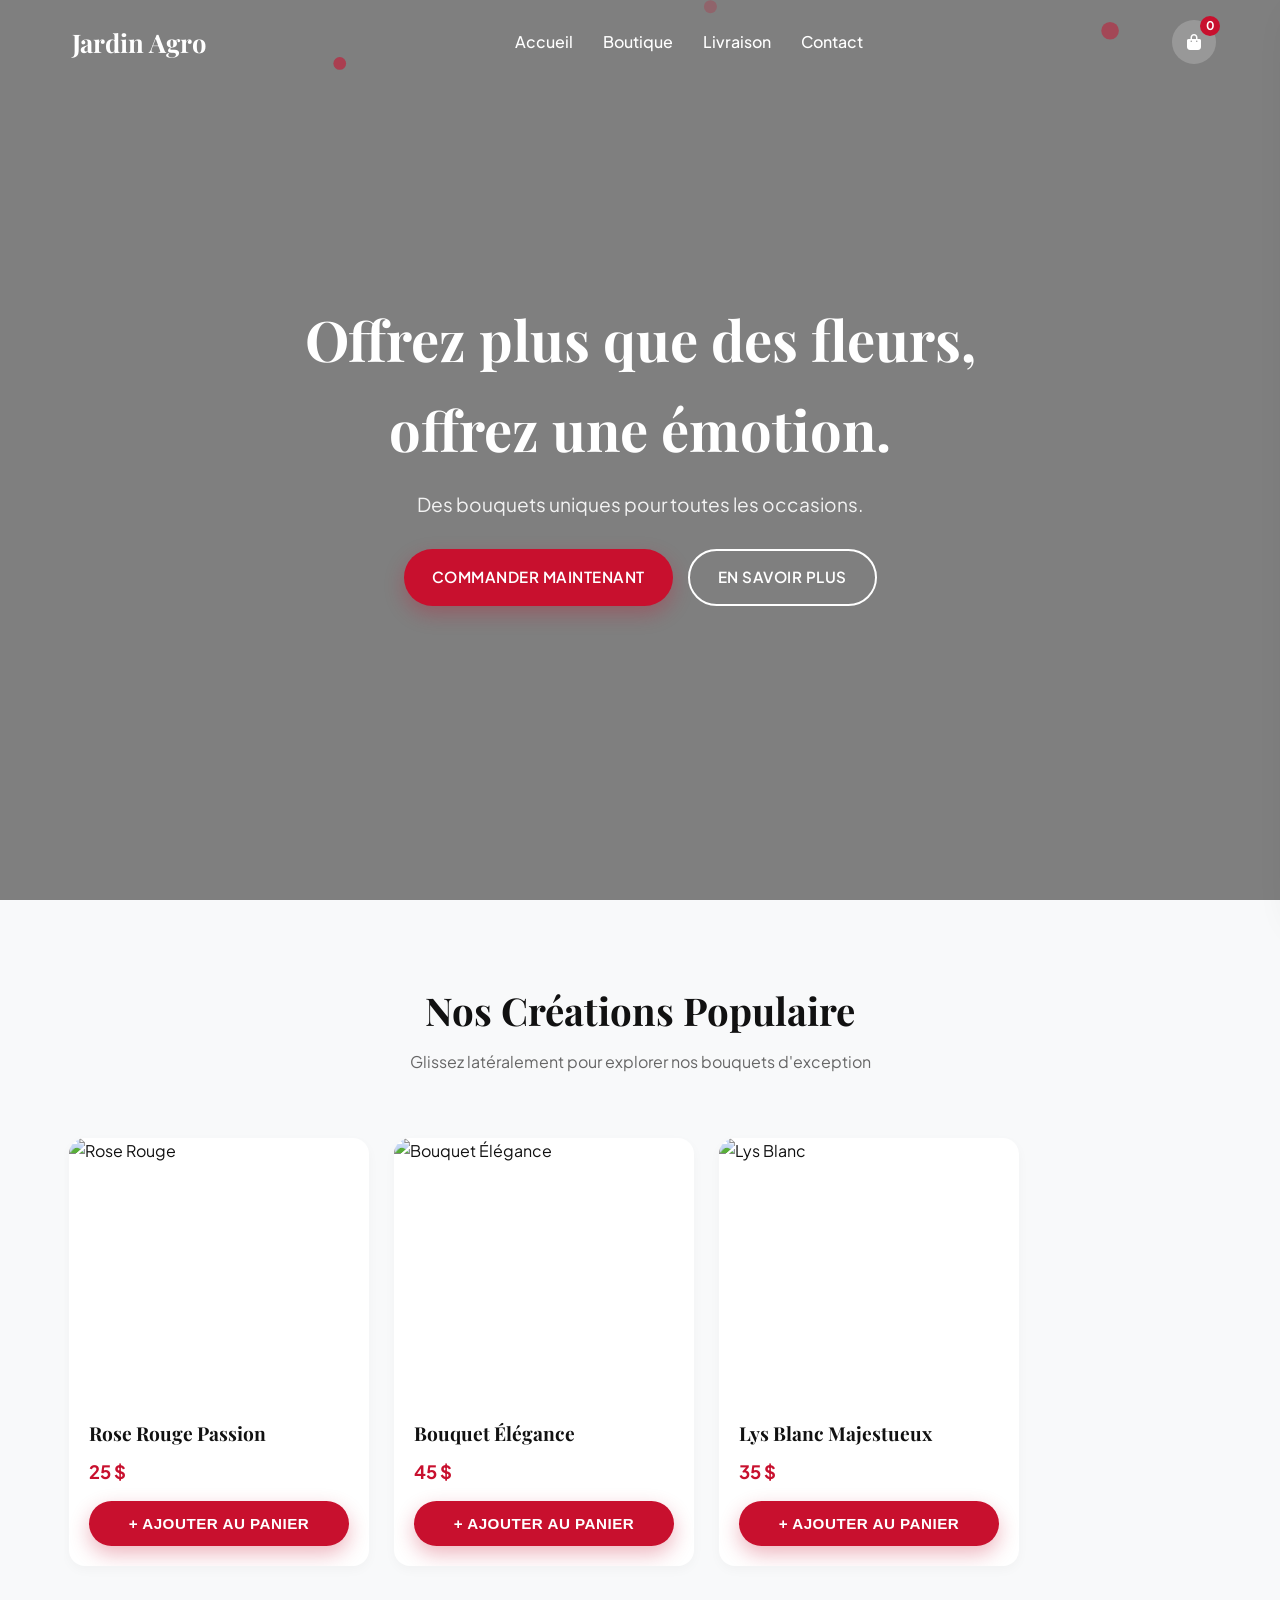
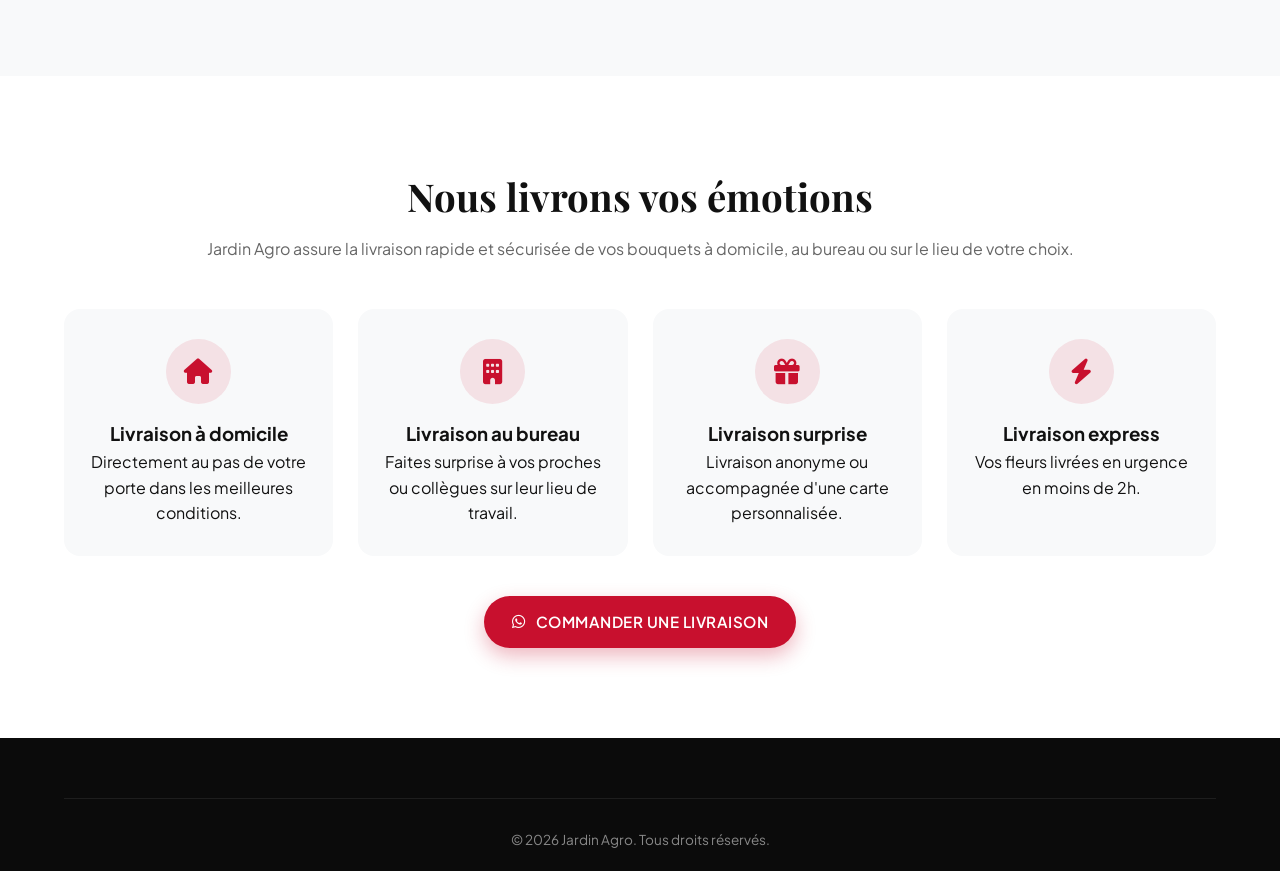
==== commit 61ff75c8: "Update index.html" ====
--- a/index.html
+++ b/index.html
@@ -3,1850 +3,187 @@
 <head>
   <meta charset="UTF-8">
   <meta name="viewport" content="width=device-width, initial-scale=1.0">
-  <title>Jardin Agro — Haute Horlogerie de la Fleuriste & Créations Florales</title>
-  <meta name="description" content="Offrez plus que des fleurs, offrez une émotion. Découvrez les créations florales haut de gamme de Jardin Agro.">
+  <title>Jardin Agro — Haute Fleuristerie</title>
   
-  <!-- Polices Google Typography Premium -->
+  <!-- Polices Google Typography -->
   <link rel="preconnect" href="https://fonts.googleapis.com">
   <link rel="preconnect" href="https://fonts.gstatic.com" crossorigin>
-  <link href="https://fonts.googleapis.com/css2?family=Playfair+Display:ital,wght@0,400;0,600;0,700;1,400&family=Plus+Jakarta+Sans:wght@300;400;500;600;700&display=swap" rel="stylesheet">
+  <link href="https://fonts.googleapis.com/css2?family=Playfair+Display:wght@600;700&family=Plus+Jakarta+Sans:wght@400;500;600;700&display=swap" rel="stylesheet">
+  <link rel="stylesheet" href="https://cdnjs.cloudflare.com/ajax/libs/font-awesome/6.4.0/css/all.min.css">
   
-  <!-- Font Awesome pour les icônes -->
-  <link rel="stylesheet" href="https://cdnjs.cloudflare.com/ajax/libs/font-awesome/6.4.0/css/all.min.css">
-
-  <style>
-    /* ==========================================
-       VARIABLES & RESET
-       ========================================== */
-    :root {
-      --primary-red: #C8102E;
-      --primary-red-hover: #A00C24;
-      --bg-white: #FFFFFF;
-      --bg-light: #F8F9FA;
-      --bg-card: #FFFFFF;
-      --text-dark: #111111;
-      --text-muted: #666666;
-      --text-light: #888888;
-      --border-color: #EAEAEA;
-      --glass-bg: rgba(255, 255, 255, 0.85);
-      --glass-border: rgba(255, 255, 255, 0.3);
-      --shadow-sm: 0 4px 12px rgba(0,0,0,0.03);
-      --shadow-md: 0 10px 30px rgba(0,0,0,0.08);
-      --shadow-lg: 0 20px 40px rgba(0,0,0,0.12);
-      --transition-smooth: all 0.4s cubic-bezier(0.16, 1, 0.3, 1);
-      --font-title: 'Playfair Display', Georgia, serif;
-      --font-body: 'Plus Jakarta Sans', -apple-system, BlinkMacSystemFont, sans-serif;
-    }
-
-    *, *::before, *::after {
-      box-sizing: border-box;
-      margin: 0;
-      padding: 0;
-    }
-
-    html {
-      scroll-behavior: smooth;
-      font-size: 16px;
-    }
-
-    body {
-      font-family: var(--font-body);
-      background-color: var(--bg-white);
-      color: var(--text-dark);
-      line-height: 1.6;
-      overflow-x: hidden;
-      -webkit-font-smoothing: antialiased;
-    }
-
-    img {
-      max-width: 100%;
-      height: auto;
-      display: block;
-    }
-
-    a {
-      text-decoration: none;
-      color: inherit;
-      transition: var(--transition-smooth);
-    }
-
-    ul {
-      list-style: none;
-    }
-
-    /* ==========================================
-       LOADER & UTILITIES
-       ========================================== */
-    #loader {
-      position: fixed;
-      inset: 0;
-      background: #FFFFFF;
-      z-index: 99999;
-      display: flex;
-      flex-direction: column;
-      justify-content: center;
-      align-items: center;
-      transition: opacity 0.6s ease, visibility 0.6s ease;
-    }
-
-    .loader-spin {
-      width: 50px;
-      height: 50px;
-      border: 3px solid rgba(200, 16, 46, 0.15);
-      border-top-color: var(--primary-red);
-      border-radius: 50%;
-      animation: spin 1s linear infinite;
-    }
-
-    .loader-text {
-      margin-top: 20px;
-      font-family: var(--font-title);
-      letter-spacing: 3px;
-      font-size: 1.1rem;
-      color: var(--text-dark);
-      text-transform: uppercase;
-    }
-
-    @keyframes spin {
-      to { transform: rotate(360deg); }
-    }
-
-    .container {
-      width: 90%;
-      max-width: 1280px;
-      margin: 0 auto;
-    }
-
-    .section-title {
-      text-align: center;
-      margin-bottom: 3.5rem;
-    }
-
-    .section-title h2 {
-      font-family: var(--font-title);
-      font-size: 2.5rem;
-      font-weight: 600;
-      color: var(--text-dark);
-      margin-bottom: 0.5rem;
-    }
-
-    .section-title p {
-      color: var(--text-muted);
-      font-size: 1.05rem;
-    }
-
-    /* Boutons */
-    .btn {
-      display: inline-flex;
-      align-items: center;
-      justify-content: center;
-      gap: 10px;
-      padding: 14px 32px;
-      font-size: 0.95rem;
-      font-weight: 600;
-      border-radius: 50px;
-      cursor: pointer;
-      border: none;
-      transition: var(--transition-smooth);
-      text-transform: uppercase;
-      letter-spacing: 1px;
-    }
-
-    .btn-primary {
-      background-color: var(--primary-red);
-      color: #FFFFFF;
-      box-shadow: 0 8px 20px rgba(200, 16, 46, 0.3);
-    }
-
-    .btn-primary:hover {
-      background-color: var(--primary-red-hover);
-      transform: translateY(-3px);
-      box-shadow: 0 12px 25px rgba(200, 16, 46, 0.4);
-    }
-
-    .btn-outline {
-      background: transparent;
-      color: #FFFFFF;
-      border: 2px solid #FFFFFF;
-    }
-
-    .btn-outline:hover {
-      background: #FFFFFF;
-      color: var(--text-dark);
-      transform: translateY(-3px);
-    }
-
-    /* ==========================================
-       HEADER & NAVIGATION
-       ========================================== */
-    header {
-      position: fixed;
-      top: 0;
-      left: 0;
-      width: 100%;
-      z-index: 1000;
-      padding: 20px 0;
-      transition: var(--transition-smooth);
-    }
-
-    header.scrolled {
-      background: var(--glass-bg);
-      backdrop-filter: blur(12px);
-      -webkit-backdrop-filter: blur(12px);
-      padding: 12px 0;
-      box-shadow: 0 4px 20px rgba(0, 0, 0, 0.05);
-      border-bottom: 1px solid var(--border-color);
-    }
-
-    .nav-container {
-      display: flex;
-      justify-content: space-between;
-      align-items: center;
-    }
-
-    .logo {
-      display: flex;
-      align-items: center;
-      gap: 10px;
-      font-family: var(--font-title);
-      font-size: 1.6rem;
-      font-weight: 700;
-      color: #FFFFFF;
-      transition: var(--transition-smooth);
-    }
-
-    header.scrolled .logo {
-      color: var(--text-dark);
-    }
-
-    .logo i {
-      color: var(--primary-red);
-    }
-
-    .nav-menu {
-      display: flex;
-      gap: 30px;
-    }
-
-    .nav-link {
-      color: #FFFFFF;
-      font-weight: 500;
-      font-size: 0.95rem;
-      position: relative;
-    }
-
-    header.scrolled .nav-link {
-      color: var(--text-dark);
-    }
-
-    .nav-link::after {
-      content: '';
-      position: absolute;
-      bottom: -4px;
-      left: 0;
-      width: 0;
-      height: 2px;
-      background-color: var(--primary-red);
-      transition: var(--transition-smooth);
-    }
-
-    .nav-link:hover::after {
-      width: 100%;
-    }
-
-    .nav-actions {
-      display: flex;
-      align-items: center;
-      gap: 15px;
-    }
-
-    .icon-btn {
-      width: 44px;
-      height: 44px;
-      border-radius: 50%;
-      display: flex;
-      align-items: center;
-      justify-content: center;
-      background: rgba(255, 255, 255, 0.15);
-      color: #FFFFFF;
-      font-size: 1.2rem;
-      transition: var(--transition-smooth);
-    }
-
-    header.scrolled .icon-btn {
-      background: var(--bg-light);
-      color: var(--text-dark);
-    }
-
-    .icon-btn:hover {
-      background: #25D366;
-      color: #FFFFFF !important;
-      transform: scale(1.08);
-    }
-
-    .mobile-toggle {
-      display: none;
-      font-size: 1.5rem;
-      color: #FFFFFF;
-      cursor: pointer;
-    }
-
-    header.scrolled .mobile-toggle {
-      color: var(--text-dark);
-    }
-
-    /* ==========================================
-       HERO SECTION WITH VIDEO & PETALS
-       ========================================== */
-    .hero {
-      position: relative;
-      height: 100vh;
-      width: 100%;
-      display: flex;
-      align-items: center;
-      justify-content: center;
-      text-align: center;
-      overflow: hidden;
-    }
-
-    .hero-video {
-      position: absolute;
-      top: 50%;
-      left: 50%;
-      min-width: 100%;
-      min-height: 100%;
-      width: auto;
-      height: auto;
-      transform: translate(-50%, -50%);
-      object-fit: cover;
-      z-index: 1;
-    }
-
-    .hero-overlay {
-      position: absolute;
-      inset: 0;
-      background: linear-gradient(180deg, rgba(0,0,0,0.55) 0%, rgba(0,0,0,0.4) 50%, rgba(0,0,0,0.7) 100%);
-      z-index: 2;
-    }
-
-    #petals-canvas {
-      position: absolute;
-      inset: 0;
-      z-index: 3;
-      pointer-events: none;
-    }
-
-    .hero-content {
-      position: relative;
-      z-index: 4;
-      max-width: 850px;
-      padding: 0 20px;
-      color: #FFFFFF;
-    }
-
-    .hero-title {
-      font-family: var(--font-title);
-      font-size: 3.8rem;
-      line-height: 1.15;
-      margin-bottom: 20px;
-      font-weight: 600;
-      text-shadow: 0 4px 15px rgba(0,0,0,0.3);
-    }
-
-    .hero-subtitle {
-      font-size: 1.25rem;
-      font-weight: 300;
-      margin-bottom: 35px;
-      letter-spacing: 0.5px;
-      opacity: 0.95;
-    }
-
-    .hero-buttons {
-      display: flex;
-      gap: 20px;
-      justify-content: center;
-      flex-wrap: wrap;
-    }
-
-    .scroll-arrow {
-      position: absolute;
-      bottom: 30px;
-      left: 50%;
-      transform: translateX(-50%);
-      z-index: 4;
-      color: #FFFFFF;
-      font-size: 1.4rem;
-      animation: bounce 2s infinite;
-      cursor: pointer;
-    }
-
-    @keyframes bounce {
-      0%, 20%, 50%, 80%, 100% { transform: translate(-50%, 0); }
-      40% { transform: translate(-50%, -12px); }
-      60% { transform: translate(-50%, -6px); }
-    }
-
-    /* ==========================================
-       SECTION CATEGORIES
-       ========================================== */
-    .categories-section {
-      padding: 100px 0;
-      background-color: var(--bg-white);
-    }
-
-    .categories-grid {
-      display: grid;
-      grid-template-columns: repeat(auto-fit, minmax(260px, 1fr));
-      gap: 25px;
-    }
-
-    .category-card {
-      position: relative;
-      height: 320px;
-      border-radius: 16px;
-      overflow: hidden;
-      cursor: pointer;
-      box-shadow: var(--shadow-sm);
-      transition: var(--transition-smooth);
-    }
-
-    .category-card img {
-      width: 100%;
-      height: 100%;
-      object-fit: cover;
-      transition: transform 0.8s cubic-bezier(0.16, 1, 0.3, 1);
-    }
-
-    .category-overlay {
-      position: absolute;
-      inset: 0;
-      background: linear-gradient(180deg, rgba(0,0,0,0.05) 30%, rgba(0,0,0,0.7) 100%);
-      display: flex;
-      flex-direction: column;
-      justify-content: flex-end;
-      padding: 25px;
-      color: #FFFFFF;
-      transition: var(--transition-smooth);
-    }
-
-    .category-title {
-      font-family: var(--font-title);
-      font-size: 1.5rem;
-      font-weight: 600;
-      display: flex;
-      align-items: center;
-      gap: 10px;
-    }
-
-    .category-card:hover {
-      transform: translateY(-8px);
-      box-shadow: var(--shadow-md);
-    }
-
-    .category-card:hover img {
-      transform: scale(1.08);
-    }
-
-    /* ==========================================
-       SECTION PRODUITS / BOUTIQUE
-       ========================================== */
-    .products-section {
-      padding: 100px 0;
-      background-color: var(--bg-light);
-    }
-
-    .products-grid {
-      display: grid;
-      grid-template-columns: repeat(auto-fill, minmax(280px, 1fr));
-      gap: 30px;
-    }
-
-    .product-card {
-      background: var(--bg-card);
-      border-radius: 16px;
-      overflow: hidden;
-      box-shadow: var(--shadow-sm);
-      transition: var(--transition-smooth);
-      display: flex;
-      flex-direction: column;
-      position: relative;
-    }
-
-    .product-card:hover {
-      transform: translateY(-10px);
-      box-shadow: var(--shadow-lg);
-    }
-
-    .product-badge {
-      position: absolute;
-      top: 15px;
-      left: 15px;
-      z-index: 2;
-      background: var(--primary-red);
-      color: #FFFFFF;
-      font-size: 0.75rem;
-      font-weight: 700;
-      padding: 4px 12px;
-      border-radius: 20px;
-      text-transform: uppercase;
-      letter-spacing: 0.5px;
-    }
-
-    .product-image-wrap {
-      position: relative;
-      width: 100%;
-      height: 300px;
-      overflow: hidden;
-      background: #F0F0F0;
-    }
-
-    .product-image-wrap img {
-      width: 100%;
-      height: 100%;
-      object-fit: cover;
-      transition: transform 0.6s ease;
-    }
-
-    .product-card:hover .product-image-wrap img {
-      transform: scale(1.06);
-    }
-
-    .product-info {
-      padding: 22px;
-      display: flex;
-      flex-direction: column;
-      flex-grow: 1;
-    }
-
-    .product-name {
-      font-family: var(--font-title);
-      font-size: 1.3rem;
-      font-weight: 600;
-      margin-bottom: 8px;
-      color: var(--text-dark);
-    }
-
-    .product-price {
-      font-size: 1.2rem;
-      font-weight: 700;
-      color: var(--primary-red);
-      margin-bottom: 20px;
-    }
-
-    .product-btn {
-      margin-top: auto;
-      width: 100%;
-      background: var(--text-dark);
-      color: #FFFFFF;
-      padding: 12px;
-      border-radius: 8px;
-      border: none;
-      font-weight: 600;
-      cursor: pointer;
-      transition: var(--transition-smooth);
-      display: flex;
-      align-items: center;
-      justify-content: center;
-      gap: 8px;
-    }
-
-    .product-btn:hover {
-      background: var(--primary-red);
-    }
-
-    /* ==========================================
-       MODAL PAGE PRODUIT INTERACTIVE
-       ========================================== */
-    .product-modal {
-      position: fixed;
-      inset: 0;
-      z-index: 10000;
-      background: rgba(0, 0, 0, 0.7);
-      backdrop-filter: blur(8px);
-      display: flex;
-      align-items: center;
-      justify-content: center;
-      opacity: 0;
-      visibility: hidden;
-      transition: var(--transition-smooth);
-      padding: 20px;
-    }
-
-    .product-modal.active {
-      opacity: 1;
-      visibility: visible;
-    }
-
-    .modal-content {
-      background: #FFFFFF;
-      width: 100%;
-      max-width: 950px;
-      border-radius: 20px;
-      overflow: hidden;
-      position: relative;
-      box-shadow: var(--shadow-lg);
-      transform: scale(0.9);
-      transition: var(--transition-smooth);
-      max-height: 90vh;
-      overflow-y: auto;
-    }
-
-    .product-modal.active .modal-content {
-      transform: scale(1);
-    }
-
-    .modal-close {
-      position: absolute;
-      top: 20px;
-      right: 20px;
-      width: 40px;
-      height: 40px;
-      border-radius: 50%;
-      background: var(--bg-light);
-      display: flex;
-      align-items: center;
-      justify-content: center;
-      cursor: pointer;
-      z-index: 10;
-      font-size: 1.2rem;
-      transition: var(--transition-smooth);
-    }
-
-    .modal-close:hover {
-      background: var(--primary-red);
-      color: #FFFFFF;
-    }
-
-    .modal-grid {
-      display: grid;
-      grid-template-columns: 1fr 1fr;
-    }
-
-    .modal-gallery {
-      padding: 30px;
-      background: var(--bg-light);
-      display: flex;
-      flex-direction: column;
-      gap: 15px;
-    }
-
-    .gallery-main {
-      width: 100%;
-      height: 380px;
-      border-radius: 12px;
-      overflow: hidden;
-      position: relative;
-      cursor: zoom-in;
-    }
-
-    .gallery-main img {
-      width: 100%;
-      height: 100%;
-      object-fit: cover;
-      transition: transform 0.3s ease;
-    }
-
-    .gallery-main:hover img {
-      transform: scale(1.3);
-    }
-
-    .gallery-thumbs {
-      display: flex;
-      gap: 12px;
-    }
-
-    .thumb {
-      width: 70px;
-      height: 70px;
-      border-radius: 8px;
-      overflow: hidden;
-      cursor: pointer;
-      border: 2px solid transparent;
-      transition: var(--transition-smooth);
-    }
-
-    .thumb.active {
-      border-color: var(--primary-red);
-    }
-
-    .thumb img {
-      width: 100%;
-      height: 100%;
-      object-fit: cover;
-    }
-
-    .modal-details {
-      padding: 40px 30px;
-      display: flex;
-      flex-direction: column;
-      justify-content: space-between;
-    }
-
-    .modal-product-title {
-      font-family: var(--font-title);
-      font-size: 2rem;
-      font-weight: 600;
-      margin-bottom: 10px;
-    }
-
-    .modal-price {
-      font-size: 1.6rem;
-      color: var(--primary-red);
-      font-weight: 700;
-      margin-bottom: 15px;
-    }
-
-    .modal-desc {
-      color: var(--text-muted);
-      font-size: 0.95rem;
-      margin-bottom: 20px;
-      line-height: 1.5;
-    }
-
-    .stock-tag {
-      display: inline-flex;
-      align-items: center;
-      gap: 6px;
-      color: #2E7D32;
-      font-weight: 600;
-      font-size: 0.85rem;
-      margin-bottom: 20px;
-    }
-
-    .option-group {
-      margin-bottom: 20px;
-    }
-
-    .option-title {
-      font-size: 0.9rem;
-      font-weight: 600;
-      margin-bottom: 10px;
-      text-transform: uppercase;
-      letter-spacing: 0.5px;
-    }
-
-    .size-selector {
-      display: flex;
-      gap: 12px;
-    }
-
-    .size-btn {
-      padding: 8px 18px;
-      border: 1px solid var(--border-color);
-      border-radius: 8px;
-      background: #FFFFFF;
-      cursor: pointer;
-      font-weight: 600;
-      transition: var(--transition-smooth);
-    }
-
-    .size-btn.active {
-      border-color: var(--primary-red);
-      background: var(--primary-red);
-      color: #FFFFFF;
-    }
-
-    .qty-selector {
-      display: flex;
-      align-items: center;
-      border: 1px solid var(--border-color);
-      border-radius: 8px;
-      width: max-content;
-    }
-
-    .qty-btn {
-      width: 38px;
-      height: 38px;
-      border: none;
-      background: transparent;
-      cursor: pointer;
-      font-size: 1.1rem;
-      font-weight: 600;
-    }
-
-    .qty-input {
-      width: 45px;
-      text-align: center;
-      border: none;
-      font-weight: 600;
-      font-size: 1rem;
-    }
-
-    .btn-whatsapp {
-      background: #25D366;
-      color: #FFFFFF;
-      width: 100%;
-      padding: 16px;
-      border-radius: 50px;
-      border: none;
-      font-size: 1.05rem;
-      font-weight: 700;
-      cursor: pointer;
-      display: flex;
-      align-items: center;
-      justify-content: center;
-      gap: 10px;
-      transition: var(--transition-smooth);
-      box-shadow: 0 8px 20px rgba(37, 211, 102, 0.3);
-    }
-
-    .btn-whatsapp:hover {
-      background: #1EBE57;
-      transform: translateY(-2px);
-    }
-
-    /* ==========================================
-       SECTION POURQUOI NOUS
-       ========================================== */
-    .why-us {
-      padding: 100px 0;
-      background-color: var(--bg-white);
-    }
-
-    .features-grid {
-      display: grid;
-      grid-template-columns: repeat(auto-fit, minmax(220px, 1fr));
-      gap: 30px;
-    }
-
-    .feature-card {
-      text-align: center;
-      padding: 35px 20px;
-      border-radius: 16px;
-      background: var(--bg-light);
-      transition: var(--transition-smooth);
-    }
-
-    .feature-card:hover {
-      transform: translateY(-8px);
-      box-shadow: var(--shadow-md);
-      background: #FFFFFF;
-    }
-
-    .feature-icon {
-      width: 70px;
-      height: 70px;
-      border-radius: 50%;
-      background: rgba(200, 16, 46, 0.1);
-      color: var(--primary-red);
-      display: flex;
-      align-items: center;
-      justify-content: center;
-      font-size: 1.8rem;
-      margin: 0 auto 20px;
-    }
-
-    .feature-card h3 {
-      font-family: var(--font-title);
-      font-size: 1.25rem;
-      margin-bottom: 10px;
-    }
-
-    .feature-card p {
-      color: var(--text-muted);
-      font-size: 0.9rem;
-    }
-
-    /* ==========================================
-       SECTION AVIS CLIENTS (SLIDER)
-       ========================================== */
-    .testimonials-section {
-      padding: 100px 0;
-      background-color: var(--bg-light);
-      overflow: hidden;
-    }
-
-    .testimonial-slider {
-      max-width: 800px;
-      margin: 0 auto;
-      position: relative;
-    }
-
-    .testimonial-track {
-      display: flex;
-      transition: transform 0.6s cubic-bezier(0.16, 1, 0.3, 1);
-    }
-
-    .testimonial-slide {
-      min-width: 100%;
-      padding: 20px;
-      text-align: center;
-    }
-
-    .client-img {
-      width: 85px;
-      height: 85px;
-      border-radius: 50%;
-      object-fit: cover;
-      margin: 0 auto 20px;
-      border: 3px solid var(--primary-red);
-    }
-
-    .stars {
-      color: #FFB800;
-      margin-bottom: 15px;
-      font-size: 1.1rem;
-    }
-
-    .quote {
-      font-family: var(--font-title);
-      font-size: 1.35rem;
-      font-style: italic;
-      color: var(--text-dark);
-      margin-bottom: 20px;
-      line-height: 1.5;
-    }
-
-    .client-name {
-      font-weight: 700;
-      font-size: 1.1rem;
-    }
-
-    .client-role {
-      color: var(--text-muted);
-      font-size: 0.85rem;
-    }
-
-    .slider-dots {
-      display: flex;
-      justify-content: center;
-      gap: 10px;
-      margin-top: 30px;
-    }
-
-    .dot {
-      width: 12px;
-      height: 12px;
-      border-radius: 50%;
-      background: #CCCCCC;
-      cursor: pointer;
-      transition: var(--transition-smooth);
-    }
-
-    .dot.active {
-      background: var(--primary-red);
-      width: 30px;
-      border-radius: 10px;
-    }
-
-    /* ==========================================
-       INSTAGRAM GALLERY
-       ========================================== */
-    .instagram-section {
-      padding: 100px 0;
-      background: var(--bg-white);
-    }
-
-    .insta-grid {
-      display: grid;
-      grid-template-columns: repeat(auto-fit, minmax(200px, 1fr));
-      gap: 15px;
-    }
-
-    .insta-item {
-      position: relative;
-      height: 250px;
-      border-radius: 12px;
-      overflow: hidden;
-    }
-
-    .insta-item img {
-      width: 100%;
-      height: 100%;
-      object-fit: cover;
-      transition: var(--transition-smooth);
-    }
-
-    .insta-overlay {
-      position: absolute;
-      inset: 0;
-      background: rgba(200, 16, 46, 0.7);
-      display: flex;
-      align-items: center;
-      justify-content: center;
-      color: #FFFFFF;
-      font-size: 2rem;
-      opacity: 0;
-      transition: var(--transition-smooth);
-    }
-
-    .insta-item:hover img {
-      transform: scale(1.1);
-    }
-
-    .insta-item:hover .insta-overlay {
-      opacity: 1;
-    }
-
-    /* ==========================================
-       FOOTER
-       ========================================== */
-    footer {
-      background: #0B0B0B;
-      color: #FFFFFF;
-      padding: 80px 0 30px;
-    }
-
-    .footer-grid {
-      display: grid;
-      grid-template-columns: repeat(auto-fit, minmax(240px, 1fr));
-      gap: 40px;
-      margin-bottom: 60px;
-    }
-
-    .footer-brand .logo {
-      color: #FFFFFF;
-      margin-bottom: 20px;
-    }
-
-    .footer-desc {
-      color: var(--text-light);
-      font-size: 0.95rem;
-      margin-bottom: 25px;
-    }
-
-    .social-links {
-      display: flex;
-      gap: 15px;
-    }
-
-    .social-icon {
-      width: 40px;
-      height: 40px;
-      border-radius: 50%;
-      background: rgba(255,255,255,0.08);
-      display: flex;
-      align-items: center;
-      justify-content: center;
-      color: #FFFFFF;
-      transition: var(--transition-smooth);
-    }
-
-    .social-icon:hover {
-      background: var(--primary-red);
-      transform: translateY(-3px);
-    }
-
-    .footer-title {
-      font-family: var(--font-title);
-      font-size: 1.25rem;
-      margin-bottom: 25px;
-      position: relative;
-    }
-
-    .footer-title::after {
-      content: '';
-      position: absolute;
-      bottom: -8px;
-      left: 0;
-      width: 30px;
-      height: 2px;
-      background: var(--primary-red);
-    }
-
-    .footer-links li {
-      margin-bottom: 12px;
-    }
-
-    .footer-links a {
-      color: var(--text-light);
-      font-size: 0.95rem;
-    }
-
-    .footer-links a:hover {
-      color: #FFFFFF;
-      padding-left: 5px;
-    }
-
-    .contact-info li {
-      display: flex;
-      gap: 12px;
-      color: var(--text-light);
-      font-size: 0.95rem;
-      margin-bottom: 15px;
-    }
-
-    .contact-info i {
-      color: var(--primary-red);
-    }
-
-    .newsletter-form {
-      display: flex;
-      margin-top: 15px;
-    }
-
-    .newsletter-form input {
-      padding: 12px 15px;
-      border-radius: 8px 0 0 8px;
-      border: none;
-      outline: none;
-      width: 100%;
-      background: rgba(255,255,255,0.1);
-      color: #FFFFFF;
-    }
-
-    .newsletter-form button {
-      background: var(--primary-red);
-      color: #FFFFFF;
-      border: none;
-      padding: 0 20px;
-      border-radius: 0 8px 8px 0;
-      cursor: pointer;
-      transition: var(--transition-smooth);
-    }
-
-    .newsletter-form button:hover {
-      background: var(--primary-red-hover);
-    }
-
-    .footer-bottom {
-      text-align: center;
-      padding-top: 30px;
-      border-top: 1px solid rgba(255,255,255,0.08);
-      color: var(--text-light);
-      font-size: 0.85rem;
-    }
-
-    /* ==========================================
-       BACK TO TOP & ANIMATIONS
-       ========================================== */
-    .back-to-top {
-      position: fixed;
-      bottom: 30px;
-      right: 30px;
-      width: 48px;
-      height: 48px;
-      border-radius: 50%;
-      background: var(--primary-red);
-      color: #FFFFFF;
-      display: flex;
-      align-items: center;
-      justify-content: center;
-      font-size: 1.2rem;
-      cursor: pointer;
-      z-index: 900;
-      opacity: 0;
-      visibility: hidden;
-      transition: var(--transition-smooth);
-      box-shadow: 0 5px 15px rgba(0,0,0,0.2);
-    }
-
-    .back-to-top.active {
-      opacity: 1;
-      visibility: visible;
-    }
-
-    .back-to-top:hover {
-      transform: translateY(-5px);
-    }
-
-    /* Reveal Scroll */
-    .reveal {
-      opacity: 0;
-      transform: translateY(30px);
-      transition: all 0.8s ease-out;
-    }
-
-    .reveal.active {
-      opacity: 1;
-      transform: translateY(0);
-    }
-
-    /* ==========================================
-       RESPONSIVE
-       ========================================== */
-    @media (max-width: 992px) {
-      .hero-title { font-size: 2.8rem; }
-      .modal-grid { grid-template-columns: 1fr; }
-      .gallery-main { height: 280px; }
-    }
-
-    @media (max-width: 768px) {
-      .nav-menu {
-        position: fixed;
-        top: 0;
-        right: -100%;
-        width: 80%;
-        height: 100vh;
-        background: #FFFFFF;
-        flex-direction: column;
-        justify-content: center;
-        align-items: center;
-        transition: var(--transition-smooth);
-        box-shadow: -10px 0 30px rgba(0,0,0,0.1);
-      }
-
-      .nav-menu.active { right: 0; }
-      .nav-link { color: var(--text-dark) !important; font-size: 1.2rem; }
-      .mobile-toggle { display: block; z-index: 1001; }
-      .hero-title { font-size: 2.2rem; }
-      .hero-subtitle { font-size: 1rem; }
-    }
-  </style>
+  <link rel="stylesheet" href="/assets/css/style.css">
 </head>
 <body>
-
-  <!-- LOADER -->
-  <div id="loader">
-    <div class="loader-spin"></div>
-    <div class="loader-text">Jardin Agro</div>
-  </div>
 
   <!-- HEADER -->
   <header id="header">
     <div class="container nav-container">
-      <a href="#" class="logo">
+      <a href="index.html" class="logo">
         <i class="fa-solid fa-rose"></i> Jardin Agro
       </a>
 
       <nav>
-        <ul class="nav-menu" id="navMenu">
-          <li><a href="#hero" class="nav-link">Accueil</a></li>
-          <li><a href="#boutique" class="nav-link">Boutique</a></li>
-          <li><a href="#categories" class="nav-link">Catégories</a></li>
-          <li><a href="#why-us" class="nav-link">À propos</a></li>
-          <li><a href="#contact" class="nav-link">Contact</a></li>
+        <ul class="nav-menu">
+          <li><a href="index.html" class="nav-link">Accueil</a></li>
+          <li><a href="boutique.html" class="nav-link">Boutique</a></li>
+          <li><a href="#livraison" class="nav-link">Livraison</a></li>
+          <li><a href="contact.html" class="nav-link">Contact</a></li>
         </ul>
       </nav>
 
       <div class="nav-actions">
-        <a href="https://wa.me/243000000000" target="_blank" class="icon-btn" aria-label="WhatsApp">
-          <i class="fa-brands fa-whatsapp"></i>
-        </a>
-        <a href="#boutique" class="btn btn-primary" style="padding: 10px 22px; font-size: 0.85rem;">Commander</a>
-        <div class="mobile-toggle" id="mobileToggle">
-          <i class="fa-solid fa-bars"></i>
+        <div class="cart-icon-btn" id="cartToggle">
+          <i class="fa-solid fa-bag-shopping"></i>
+          <span class="cart-count" id="cartCount">0</span>
         </div>
       </div>
     </div>
   </header>
 
-  <!-- HERO SECTION -->
-  <section class="hero" id="hero">
-    <video class="hero-video" autoplay muted loop playsinline poster="https://images.unsplash.com/photo-1518895949257-7621c3c786d7?auto=format&fit=crop&q=80&w=1920">
-      <!-- Vidéo romantique bouquet fleurs HD libre de droits -->
-      <source src="https://assets.mixkit.co/videos/preview/mixkit-hands-of-a-man-giving-a-flower-bouquet-to-41484-large.mp4" type="video/mp4">
+  <!-- HERO SECTION VIDEO -->
+  <section class="hero">
+    <video class="hero-video" autoplay muted loop playsinline poster="/assets/images/hero.jpg">
+      <source src="/assets/videos/video-accueil.mp4" type="video/mp4">
     </video>
     <div class="hero-overlay"></div>
     <canvas id="petals-canvas"></canvas>
 
     <div class="hero-content">
       <h1 class="hero-title">Offrez plus que des fleurs, offrez une émotion.</h1>
-      <p class="hero-subtitle">Des bouquets uniques et d'exception créés sur-mesure pour toutes vos occasions d'exception.</p>
-      <div class="hero-buttons">
-        <a href="#boutique" class="btn btn-primary">Commander maintenant</a>
-        <a href="#categories" class="btn btn-outline">Découvrir nos bouquets</a>
-      </div>
-    </div>
-
-    <a href="#categories" class="scroll-arrow" aria-label="Scroll Down">
-      <i class="fa-solid fa-chevron-down"></i>
-    </a>
-  </section>
-
-  <!-- CATEGORIES SECTION -->
-  <section class="categories-section" id="categories">
-    <div class="container">
-      <div class="section-title reveal">
-        <h2>Un Écrin de Nature</h2>
-        <p>Explorez nos collections conçues pour chaque moment précieux</p>
-      </div>
-
-      <div class="categories-grid">
-        <div class="category-card reveal">
-          <img src="https://images.unsplash.com/photo-1518895949257-7621c3c786d7?auto=format&fit=crop&q=80&w=600" alt="Roses" loading="lazy">
-          <div class="category-overlay">
-            <h3 class="category-title">🌹 Roses</h3>
-          </div>
-        </div>
-
-        <div class="category-card reveal">
-          <img src="https://images.unsplash.com/photo-1561181286-d3fee7d55364?auto=format&fit=crop&q=80&w=600" alt="Bouquets" loading="lazy">
-          <div class="category-overlay">
-            <h3 class="category-title">💐 Bouquets</h3>
-          </div>
-        </div>
-
-        <div class="category-card reveal">
-          <img src="https://images.unsplash.com/photo-1530103862676-de8c9debad1d?auto=format&fit=crop&q=80&w=600" alt="Anniversaire" loading="lazy">
-          <div class="category-overlay">
-            <h3 class="category-title">🎂 Anniversaire</h3>
-          </div>
-        </div>
-
-        <div class="category-card reveal">
-          <img src="https://images.unsplash.com/photo-1526047932273-341f2a7631f9?auto=format&fit=crop&q=80&w=600" alt="Amour" loading="lazy">
-          <div class="category-overlay">
-            <h3 class="category-title">❤️ Amour</h3>
-          </div>
-        </div>
-
-        <div class="category-card reveal">
-          <img src="https://images.unsplash.com/photo-1519225421980-715cb0215aed?auto=format&fit=crop&q=80&w=600" alt="Mariage" loading="lazy">
-          <div class="category-overlay">
-            <h3 class="category-title">💍 Mariage</h3>
-          </div>
-        </div>
-
-        <div class="category-card reveal">
-          <img src="https://images.unsplash.com/photo-1465495976277-4387d4b0b4c6?auto=format&fit=crop&q=80&w=600" alt="Événement" loading="lazy">
-          <div class="category-overlay">
-            <h3 class="category-title">🎉 Événement</h3>
-          </div>
-        </div>
-
-        <div class="category-card reveal">
-          <img src="https://images.unsplash.com/photo-1582794543139-8ac9cb0f7b11?auto=format&fit=crop&q=80&w=600" alt="Deuil" loading="lazy">
-          <div class="category-overlay">
-            <h3 class="category-title">🤍 Deuil</h3>
-          </div>
-        </div>
-
-        <div class="category-card reveal">
-          <img src="https://images.unsplash.com/photo-1485955900006-10f4d324d411?auto=format&fit=crop&q=80&w=600" alt="Plantes" loading="lazy">
-          <div class="category-overlay">
-            <h3 class="category-title">🌿 Plantes</h3>
-          </div>
-        </div>
+      <p class="hero-subtitle">Des bouquets uniques pour toutes les occasions.</p>
+      <div style="display:flex; gap:15px; justify-content:center;">
+        <a href="boutique.html" class="btn btn-primary">Commander maintenant</a>
+        <a href="#livraison" class="btn btn-outline">En savoir plus</a>
       </div>
     </div>
   </section>
 
-  <!-- SECTION BOUTIQUE PRODUITS -->
-  <section class="products-section" id="boutique">
+  <!-- SECTION PRODUITS (DÉFILEMENT LATÉRAL) -->
+  <section class="products-section">
     <div class="container">
-      <div class="section-title reveal">
-        <h2>Nos Créations Signatures</h2>
-        <p>Sélectionnez un bouquet d'exception soigneusement composé</p>
+      <div class="section-title">
+        <h2>Nos Créations Populaire</h2>
+        <p>Glissez latéralement pour explorer nos bouquets d'exception</p>
       </div>
 
-      <div class="products-grid" id="productsGrid">
-        <!-- Généré dynamiquement en JS pour de meilleures performances -->
+      <!-- Conteneur à défilement horizontal/latéral -->
+      <div class="horizontal-scroll-container">
+        
+        <div class="product-card">
+          <div class="product-image-wrap">
+            <img src="/assets/images/rose-rouge.jpg" alt="Rose Rouge">
+          </div>
+          <div class="product-info">
+            <h3 class="product-name">Rose Rouge Passion</h3>
+            <div class="product-price">25 $</div>
+            <button class="btn btn-primary" onclick="cartManager.addItem({id: 1, name: 'Rose Rouge Passion', price: 25, size: 'Petit', qty: 1, image: '/assets/images/rose-rouge.jpg'})">
+              + Ajouter au panier
+            </button>
+          </div>
+        </div>
+
+        <div class="product-card">
+          <div class="product-image-wrap">
+            <img src="/assets/images/bouquet-elegance.jpg" alt="Bouquet Élégance">
+          </div>
+          <div class="product-info">
+            <h3 class="product-name">Bouquet Élégance</h3>
+            <div class="product-price">45 $</div>
+            <button class="btn btn-primary" onclick="cartManager.addItem({id: 2, name: 'Bouquet Élégance', price: 45, size: 'Petit', qty: 1, image: '/assets/images/bouquet-elegance.jpg'})">
+              + Ajouter au panier
+            </button>
+          </div>
+        </div>
+
+        <div class="product-card">
+          <div class="product-image-wrap">
+            <img src="/assets/images/lys-blanc.jpg" alt="Lys Blanc">
+          </div>
+          <div class="product-info">
+            <h3 class="product-name">Lys Blanc Majestueux</h3>
+            <div class="product-price">35 $</div>
+            <button class="btn btn-primary" onclick="cartManager.addItem({id: 3, name: 'Lys Blanc Majestueux', price: 35, size: 'Petit', qty: 1, image: '/assets/images/lys-blanc.jpg'})">
+              + Ajouter au panier
+            </button>
+          </div>
+        </div>
+
       </div>
     </div>
   </section>
 
-  <!-- MODAL / PAGE PRODUIT INTERACTIVE -->
-  <div class="product-modal" id="productModal">
-    <div class="modal-content">
-      <div class="modal-close" id="modalClose"><i class="fa-solid fa-xmark"></i></div>
-      <div class="modal-grid">
-        <div class="modal-gallery">
-          <div class="gallery-main" id="galleryMain">
-            <img src="" id="modalImg" alt="Detail produit">
-          </div>
-          <div class="gallery-thumbs" id="galleryThumbs"></div>
+  <!-- SECTION LIVRAISON DE FLEURS -->
+  <section class="delivery-section" id="livraison">
+    <div class="container">
+      <div class="section-title">
+        <h2>Nous livrons vos émotions</h2>
+        <p>Jardin Agro assure la livraison rapide et sécurisée de vos bouquets à domicile, au bureau ou sur le lieu de votre choix.</p>
+      </div>
+
+      <div class="delivery-grid">
+        <div class="delivery-card">
+          <div class="delivery-icon"><i class="fa-solid fa-house"></i></div>
+          <h3>Livraison à domicile</h3>
+          <p>Directement au pas de votre porte dans les meilleures conditions.</p>
         </div>
 
-        <div class="modal-details">
-          <div>
-            <h2 class="modal-product-title" id="modalTitle">Rose Rouge Passion</h2>
-            <div class="modal-price"><span id="modalPrice">25</span> $</div>
-            <p class="modal-desc" id="modalDesc">Une harmonie parfaite de roses rouges fraîches sélectionnées à la main pour célébrer l'amour et l'élégance suprême.</p>
-            <div class="stock-tag"><i class="fa-solid fa-circle-check"></i> En stock • Livraison disponible aujourd'hui</div>
+        <div class="delivery-card">
+          <div class="delivery-icon"><i class="fa-solid fa-building"></i></div>
+          <h3>Livraison au bureau</h3>
+          <p>Faites surprise à vos proches ou collègues sur leur lieu de travail.</p>
+        </div>
 
-            <div class="option-group">
-              <div class="option-title">Taille du bouquet</div>
-              <div class="size-selector">
-                <button class="size-btn active" data-size="Petit" data-mult="1">Petit</button>
-                <button class="size-btn" data-size="Moyen" data-mult="1.4">Moyen</button>
-                <button class="size-btn" data-size="Grand" data-mult="1.8">Grand</button>
-              </div>
-            </div>
+        <div class="delivery-card">
+          <div class="delivery-icon"><i class="fa-solid fa-gift"></i></div>
+          <h3>Livraison surprise</h3>
+          <p>Livraison anonyme ou accompagnée d'une carte personnalisée.</p>
+        </div>
 
-            <div class="option-group">
-              <div class="option-title">Quantité</div>
-              <div class="qty-selector">
-                <button class="qty-btn" id="qtyMinus">-</button>
-                <input type="text" class="qty-input" id="qtyInput" value="1" readonly>
-                <button class="qty-btn" id="qtyPlus">+</button>
-              </div>
-            </div>
-          </div>
-
-          <button class="btn-whatsapp" id="btnWhatsappOrder">
-            <i class="fa-brands fa-whatsapp"></i> Commander sur WhatsApp
-          </button>
+        <div class="delivery-card">
+          <div class="delivery-icon"><i class="fa-solid fa-bolt"></i></div>
+          <h3>Livraison express</h3>
+          <p>Vos fleurs livrées en urgence en moins de 2h.</p>
         </div>
       </div>
-    </div>
-  </div>
 
-  <!-- SECTION POURQUOI NOUS -->
-  <section class="why-us" id="why-us">
-    <div class="container">
-      <div class="section-title reveal">
-        <h2>L'Excellence Jardin Agro</h2>
-        <p>Un savoir-faire d'exception au service de vos émotions</p>
-      </div>
-
-      <div class="features-grid">
-        <div class="feature-card reveal">
-          <div class="feature-icon"><i class="fa-solid fa-seedling"></i></div>
-          <h3>Fleurs Fraîches</h3>
-          <p>Cueillies chaque matin avec soin chez nos producteurs d'exception.</p>
-        </div>
-
-        <div class="feature-card reveal">
-          <div class="feature-icon"><i class="fa-solid fa-truck-fast"></i></div>
-          <h3>Livraison Rapide</h3>
-          <p>Livraison express en moins de 2 heures pour vos urgences romantiques.</p>
-        </div>
-
-        <div class="feature-card reveal">
-          <div class="feature-icon"><i class="fa-solid fa-shield-halved"></i></div>
-          <h3>Paiement Sécurisé</h3>
-          <p>Transactions transparentes et sécurisées lors de votre commande.</p>
-        </div>
-
-        <div class="feature-card reveal">
-          <div class="feature-icon"><i class="fa-solid fa-award"></i></div>
-          <h3>Qualité Garantie</h3>
-          <p>Remplacement garanti si la fraîcheur ne répond pas à vos attentes.</p>
-        </div>
-
-        <div class="feature-card reveal">
-          <div class="feature-icon"><i class="fa-solid fa-headset"></i></div>
-          <h3>Service Client</h3>
-          <p>Une équipe passionnée à votre écoute 7j/7 pour vous conseiller.</p>
-        </div>
+      <div class="delivery-cta">
+        <a href="https://wa.me/243000000000?text=Bonjour%20Jardin%20Agro%20%F0%9F%8C%B9%0AJe%20souhaite%20obtenir%20des%20informations%20concernant%20une%20livraison." target="_blank" class="btn btn-primary">
+          <i class="fa-brands fa-whatsapp"></i> Commander une livraison
+        </a>
       </div>
     </div>
   </section>
 
-  <!-- SECTION AVIS CLIENTS (SLIDER) -->
-  <section class="testimonials-section">
-    <div class="container">
-      <div class="section-title reveal">
-        <h2>Avis de nos Clients</h2>
-        <p>Ce que disent nos clients de nos créations florales</p>
+  <!-- DRAWER PANIER -->
+  <div class="cart-drawer" id="cartDrawer">
+    <div class="cart-header">
+      <h3>Votre Panier</h3>
+      <div id="closeCart" style="cursor:pointer; font-size:1.2rem;"><i class="fa-solid fa-xmark"></i></div>
+    </div>
+    <div class="cart-body" id="cartItems">
+      <!-- Rempli par le JS cart.js -->
+    </div>
+    <div class="cart-footer">
+      <div style="display:flex; justify-content:space-between; margin-bottom:15px; font-weight:700;">
+        <span>Total :</span>
+        <span id="cartTotal">0 $</span>
       </div>
-
-      <div class="testimonial-slider reveal">
-        <div class="testimonial-track" id="testimonialTrack">
-          <div class="testimonial-slide">
-            <img src="https://images.unsplash.com/photo-1534528741775-53994a69daeb?auto=format&fit=crop&q=80&w=200" alt="Client 1" class="client-img" loading="lazy">
-            <div class="stars"><i class="fa-solid fa-star"></i><i class="fa-solid fa-star"></i><i class="fa-solid fa-star"></i><i class="fa-solid fa-star"></i><i class="fa-solid fa-star"></i></div>
-            <p class="quote">"Le bouquet 'Velours Rouge' offert pour notre anniversaire de mariage a ébloui mon épouse. Une fraîcheur irréprochable et un service sur WhatsApp ultra rapide !"</p>
-            <div class="client-name">Sophie L.</div>
-            <div class="client-role">Cliente fidèle</div>
-          </div>
-
-          <div class="testimonial-slide">
-            <img src="https://images.unsplash.com/photo-1507003211169-0a1dd7228f2d?auto=format&fit=crop&q=80&w=200" alt="Client 2" class="client-img" loading="lazy">
-            <div class="stars"><i class="fa-solid fa-star"></i><i class="fa-solid fa-star"></i><i class="fa-solid fa-star"></i><i class="fa-solid fa-star"></i><i class="fa-solid fa-star"></i></div>
-            <p class="quote">"Service irréprochable. La qualité des roses est incomparable avec ce qu'on trouve ailleurs. Jardin Agro est devenu mon fleuriste exclusif."</p>
-            <div class="client-name">Marc A.</div>
-            <div class="client-role">Achat vérifié</div>
-          </div>
-
-          <div class="testimonial-slide">
-            <img src="https://images.unsplash.com/photo-1517841905240-472988babdf9?auto=format&fit=crop&q=80&w=200" alt="Client 3" class="client-img" loading="lazy">
-            <div class="stars"><i class="fa-solid fa-star"></i><i class="fa-solid fa-star"></i><i class="fa-solid fa-star"></i><i class="fa-solid fa-star"></i><i class="fa-solid fa-star"></i></div>
-            <p class="quote">"La commande par WhatsApp est d'une simplicité déconcertante. Le bouquet est arrivé exactement à l'heure convenue."</p>
-            <div class="client-name">Élodie P.</div>
-            <div class="client-role">Achat vérifié</div>
-          </div>
-        </div>
-
-        <div class="slider-dots" id="sliderDots">
-          <span class="dot active" data-index="0"></span>
-          <span class="dot" data-index="1"></span>
-          <span class="dot" data-index="2"></span>
-        </div>
-      </div>
+      <button class="btn btn-primary" id="whatsappOrderBtn" style="width:100%; background:#25D366; box-shadow:none;">
+        <i class="fa-brands fa-whatsapp"></i> Commander sur WhatsApp
+      </button>
     </div>
-  </section>
-
-  <!-- INSTAGRAM GALLERY -->
-  <section class="instagram-section">
-    <div class="container">
-      <div class="section-title reveal">
-        <h2>@JardinAgro</h2>
-        <p>Suivez notre univers floral sur Instagram</p>
-      </div>
-
-      <div class="insta-grid">
-        <div class="insta-item reveal">
-          <img src="https://images.unsplash.com/photo-1526047932273-341f2a7631f9?auto=format&fit=crop&q=80&w=400" alt="Insta" loading="lazy">
-          <div class="insta-overlay"><i class="fa-brands fa-instagram"></i></div>
-        </div>
-        <div class="insta-item reveal">
-          <img src="https://images.unsplash.com/photo-1561181286-d3fee7d55364?auto=format&fit=crop&q=80&w=400" alt="Insta" loading="lazy">
-          <div class="insta-overlay"><i class="fa-brands fa-instagram"></i></div>
-        </div>
-        <div class="insta-item reveal">
-          <img src="https://images.unsplash.com/photo-1518895949257-7621c3c786d7?auto=format&fit=crop&q=80&w=400" alt="Insta" loading="lazy">
-          <div class="insta-overlay"><i class="fa-brands fa-instagram"></i></div>
-        </div>
-        <div class="insta-item reveal">
-          <img src="https://images.unsplash.com/photo-1530103862676-de8c9debad1d?auto=format&fit=crop&q=80&w=400" alt="Insta" loading="lazy">
-          <div class="insta-overlay"><i class="fa-brands fa-instagram"></i></div>
-        </div>
-      </div>
-    </div>
-  </section>
+  </div>
 
   <!-- FOOTER -->
-  <footer id="contact">
+  <footer>
     <div class="container">
-      <div class="footer-grid">
-        <div class="footer-brand">
-          <a href="#" class="logo">
-            <i class="fa-solid fa-rose"></i> Jardin Agro
-          </a>
-          <p class="footer-desc">Boutique florale haut de gamme dédiée à sublimer vos moments précieux avec luxe, élégance et fraîcheur.</p>
-          <div class="social-links">
-            <a href="#" class="social-icon" aria-label="Facebook"><i class="fa-brands fa-facebook-f"></i></a>
-            <a href="#" class="social-icon" aria-label="Instagram"><i class="fa-brands fa-instagram"></i></a>
-            <a href="#" class="social-icon" aria-label="WhatsApp"><i class="fa-brands fa-whatsapp"></i></a>
-          </div>
-        </div>
-
-        <div>
-          <h4 class="footer-title">Navigation</h4>
-          <ul class="footer-links">
-            <li><a href="#hero">Accueil</a></li>
-            <li><a href="#boutique">Boutique</a></li>
-            <li><a href="#categories">Catégories</a></li>
-            <li><a href="#why-us">À propos</a></li>
-          </ul>
-        </div>
-
-        <div>
-          <h4 class="footer-title">Contact</h4>
-          <ul class="contact-info">
-            <li><i class="fa-solid fa-location-dot"></i> 124 Avenue des Fleurs, Quartier Chic</li>
-            <li><i class="fa-solid fa-phone"></i> +243 00 00 00 000</li>
-            <li><i class="fa-solid fa-envelope"></i> contact@jardinagro.com</li>
-          </ul>
-        </div>
-
-        <div>
-          <h4 class="footer-title">Newsletter</h4>
-          <p style="color: var(--text-light); font-size: 0.9rem;">Inscrivez-vous pour recevoir nos offres privées.</p>
-          <form class="newsletter-form" onsubmit="event.preventDefault(); alert('Merci pour votre inscription !');">
-            <input type="email" placeholder="Votre e-mail" required>
-            <button type="submit"><i class="fa-solid fa-paper-plane"></i></button>
-          </form>
-        </div>
-      </div>
-
       <div class="footer-bottom">
-        <p>&copy; 2026 Jardin Agro. Tous droits réservés. Haute Fleuristerie d'Exception.</p>
+        <p>&copy; 2026 Jardin Agro. Tous droits réservés.</p>
       </div>
     </div>
   </footer>
 
-  <!-- BOUTON BACK TO TOP -->
-  <div class="back-to-top" id="backToTop"><i class="fa-solid fa-arrow-up"></i></div>
-
-  <!-- JAVASCRIPT SYSTEM -->
-  <script>
-    /* ==========================================
-       DONNÉES PRODUITS
-       ========================================== */
-    const productsData = [
-      {
-        id: 1,
-        name: "Rose Rouge Passion",
-        price: 25,
-        badge: "Bestseller",
-        desc: "L'expression ultime de l'amour. Roses sélectionnées à la tige par nos maîtres fleuristes.",
-        images: [
-          "https://images.unsplash.com/photo-1518895949257-7621c3c786d7?auto=format&fit=crop&q=80&w=800",
-          "https://images.unsplash.com/photo-1526047932273-341f2a7631f9?auto=format&fit=crop&q=80&w=800",
-          "https://images.unsplash.com/photo-1561181286-d3fee7d55364?auto=format&fit=crop&q=80&w=800"
-        ]
-      },
-      {
-        id: 2,
-        name: "Bouquet Élégance Pure",
-        price: 45,
-        badge: "Nouveau",
-        desc: "Un assemblage raffiné de pivoines fraîches et de lys blancs capturant l'élégance absolue.",
-        images: [
-          "https://images.unsplash.com/photo-1561181286-d3fee7d55364?auto=format&fit=crop&q=80&w=800",
-          "https://images.unsplash.com/photo-1530103862676-de8c9debad1d?auto=format&fit=crop&q=80&w=800"
-        ]
-      },
-      {
-        id: 3,
-        name: "Douceur de Printemps",
-        price: 35,
-        badge: "Promo",
-        desc: "Une explosion de teintes pastel douces pour illuminer l'espace et faire naître les sourires.",
-        images: [
-          "https://images.unsplash.com/photo-1530103862676-de8c9debad1d?auto=format&fit=crop&q=80&w=800",
-          "https://images.unsplash.com/photo-1518895949257-7621c3c786d7?auto=format&fit=crop&q=80&w=800"
-        ]
-      },
-      {
-        id: 4,
-        name: "Symphonie Royale",
-        price: 60,
-        badge: "Bestseller",
-        desc: "Un bouquet majestueux réservé aux très grandes occasions. Présentation haut de gamme.",
-        images: [
-          "https://images.unsplash.com/photo-1519225421980-715cb0215aed?auto=format&fit=crop&q=80&w=800",
-          "https://images.unsplash.com/photo-1561181286-d3fee7d55364?auto=format&fit=crop&q=80&w=800"
-        ]
-      }
-    ];
-
-    /* ==========================================
-       INITIALISATION & PERFORMANCE (LOADER)
-       ========================================== */
-    window.addEventListener('load', () => {
-      const loader = document.getElementById('loader');
-      loader.style.opacity = '0';
-      loader.style.visibility = 'hidden';
-      initPetalsCanvas();
-      renderProducts();
-      initScrollReveal();
-    });
-
-    /* ==========================================
-       HEADER FLUIDE & BACK TO TOP
-       ========================================== */
-    const header = document.getElementById('header');
-    const backToTop = document.getElementById('backToTop');
-
-    window.addEventListener('scroll', () => {
-      if (window.scrollY > 50) {
-        header.classList.add('scrolled');
-        backToTop.classList.add('active');
-      } else {
-        header.classList.remove('scrolled');
-        backToTop.classList.remove('active');
-      }
-    });
-
-    backToTop.addEventListener('click', () => {
-      window.scrollTo({ top: 0, behavior: 'smooth' });
-    });
-
-    /* Mobile Toggle Menu */
-    const mobileToggle = document.getElementById('mobileToggle');
-    const navMenu = document.getElementById('navMenu');
-    mobileToggle.addEventListener('click', () => {
-      navMenu.classList.toggle('active');
-    });
-
-    /* ==========================================
-       ANIMATION DE PÉTALES DISCRÈTE EN CANVAS
-       ========================================== */
-    function initPetalsCanvas() {
-      const canvas = document.getElementById('petals-canvas');
-      const ctx = canvas.getContext('2d');
-      let width = canvas.width = window.innerWidth;
-      let height = canvas.height = window.innerHeight;
-
-      window.addEventListener('resize', () => {
-        width = canvas.width = window.innerWidth;
-        height = canvas.height = window.innerHeight;
-      });
-
-      const petals = Array.from({ length: 22 }, () => ({
-        x: Math.random() * width,
-        y: Math.random() * height - height,
-        size: Math.random() * 8 + 6,
-        speedY: Math.random() * 1.2 + 0.8,
-        speedX: Math.random() * 0.8 - 0.4,
-        rotation: Math.random() * 360,
-        rotSpeed: Math.random() * 1 - 0.5,
-        opacity: Math.random() * 0.5 + 0.3
-      }));
-
-      function draw() {
-        ctx.clearRect(0, 0, width, height);
-        petals.forEach(p => {
-          ctx.save();
-          ctx.translate(p.x, p.y);
-          ctx.rotate((p.rotation * Math.PI) / 180);
-          ctx.fillStyle = `rgba(200, 16, 46, ${p.opacity})`;
-          ctx.beginPath();
-          ctx.ellipse(0, 0, p.size, p.size / 2, 0, 0, 2 * Math.PI);
-          ctx.fill();
-          ctx.restore();
-
-          p.y += p.speedY;
-          p.x += Math.sin(p.y * 0.01) + p.speedX;
-          p.rotation += p.rotSpeed;
-
-          if (p.y > height) {
-            p.y = -20;
-            p.x = Math.random() * width;
-          }
-        });
-        requestAnimationFrame(draw);
-      }
-      draw();
-    }
-
-    /* ==========================================
-       BOUTIQUE & MODAL PRODUIT INTERACTIVE
-       ========================================== */
-    const productsGrid = document.getElementById('productsGrid');
-    const productModal = document.getElementById('productModal');
-    const modalClose = document.getElementById('modalClose');
-
-    // Éléments Modal
-    const modalImg = document.getElementById('modalImg');
-    const galleryThumbs = document.getElementById('galleryThumbs');
-    const modalTitle = document.getElementById('modalTitle');
-    const modalPrice = document.getElementById('modalPrice');
-    const modalDesc = document.getElementById('modalDesc');
-    const qtyInput = document.getElementById('qtyInput');
-    const qtyPlus = document.getElementById('qtyPlus');
-    const qtyMinus = document.getElementById('qtyMinus');
-    const btnWhatsappOrder = document.getElementById('btnWhatsappOrder');
-
-    let currentProduct = null;
-    let currentQty = 1;
-    let currentSize = "Petit";
-    let basePrice = 0;
-    let sizeMultiplier = 1;
-
-    function renderProducts() {
-      productsGrid.innerHTML = productsData.map(p => `
-        <div class="product-card reveal">
-          <span class="product-badge">${p.badge}</span>
-          <div class="product-image-wrap">
-            <img src="${p.images[0]}" alt="${p.name}" loading="lazy">
-          </div>
-          <div class="product-info">
-            <h3 class="product-name">${p.name}</h3>
-            <div class="product-price">${p.price} $</div>
-            <button class="product-btn" onclick="openProductModal(${p.id})">
-              Voir le bouquet <i class="fa-solid fa-arrow-right"></i>
-            </button>
-          </div>
-        </div>
-      `).join('');
-    }
-
-    function openProductModal(id) {
-      currentProduct = productsData.find(p => p.id === id);
-      if (!currentProduct) return;
-
-      basePrice = currentProduct.price;
-      currentQty = 1;
-      currentSize = "Petit";
-      sizeMultiplier = 1;
-      qtyInput.value = currentQty;
-
-      modalTitle.textContent = currentProduct.name;
-      modalDesc.textContent = currentProduct.desc;
-      updateTotalPrice();
-
-      // Galerie
-      modalImg.src = currentProduct.images[0];
-      galleryThumbs.innerHTML = currentProduct.images.map((img, idx) => `
-        <div class="thumb ${idx === 0 ? 'active' : ''}" onclick="setGalleryImage('${img}', this)">
-          <img src="${img}" alt="Thumb">
-        </div>
-      `).join('');
-
-      // Réinitialiser sélecteur de taille
-      document.querySelectorAll('.size-btn').forEach(btn => {
-        btn.classList.remove('active');
-        if (btn.dataset.size === "Petit") btn.classList.add('active');
-      });
-
-      productModal.classList.add('active');
-    }
-
-    function setGalleryImage(src, el) {
-      modalImg.src = src;
-      document.querySelectorAll('.thumb').forEach(t => t.classList.remove('active'));
-      el.classList.add('active');
-    }
-
-    function updateTotalPrice() {
-      const finalPrice = Math.round(basePrice * sizeMultiplier * currentQty);
-      modalPrice.textContent = finalPrice;
-    }
-
-    // Gestion de la taille
-    document.querySelectorAll('.size-btn').forEach(btn => {
-      btn.addEventListener('click', (e) => {
-        document.querySelectorAll('.size-btn').forEach(b => b.classList.remove('active'));
-        e.target.classList.add('active');
-        currentSize = e.target.dataset.size;
-        sizeMultiplier = parseFloat(e.target.dataset.mult);
-        updateTotalPrice();
-      });
-    });
-
-    // Quantité
-    qtyPlus.addEventListener('click', () => {
-      currentQty++;
-      qtyInput.value = currentQty;
-      updateTotalPrice();
-    });
-
-    qtyMinus.addEventListener('click', () => {
-      if (currentQty > 1) {
-        currentQty--;
-        qtyInput.value = currentQty;
-        updateTotalPrice();
-      }
-    });
-
-    // Fermeture Modal
-    modalClose.addEventListener('click', () => productModal.classList.remove('active'));
-    productModal.addEventListener('click', (e) => {
-      if (e.target === productModal) productModal.classList.remove('active');
-    });
-
-    // Lien WhatsApp dynamique avec le message spécifié
-    btnWhatsappOrder.addEventListener('click', () => {
-      const finalPrice = Math.round(basePrice * sizeMultiplier * currentQty);
-      const phoneNumber = "243000000000"; // Numéro Jardin Agro
-      
-      const message = `Bonjour Jardin Agro 🌹\n\nJe souhaite commander :\n- Produit : ${currentProduct.name}\n- Taille : ${currentSize}\n- Quantité : ${currentQty}\n- Prix Total : ${finalPrice} $\n\nMerci.`;
-      
-      const encodedMessage = encodeURIComponent(message);
-      window.open(`https://wa.me/${phoneNumber}?text=${encodedMessage}`, '_blank');
-    });
-
-    /* ==========================================
-       SLIDER AVIS CLIENTS AUTOMATIQUE
-       ========================================== */
-    const track = document.getElementById('testimonialTrack');
-    const dots = document.querySelectorAll('.dot');
-    let currentSlide = 0;
-
-    function goToSlide(index) {
-      currentSlide = index;
-      track.style.transform = `translateX(-${index * 100}%)`;
-      dots.forEach((d, i) => d.classList.toggle('active', i === index));
-    }
-
-    dots.forEach(dot => {
-      dot.addEventListener('click', () => goToSlide(parseInt(dot.dataset.index)));
-    });
-
-    setInterval(() => {
-      currentSlide = (currentSlide + 1) % dots.length;
-      goToSlide(currentSlide);
-    }, 5000);
-
-    /* ==========================================
-       ANIMATIONS REVEAL AU SCROLL
-       ========================================== */
-    function initScrollReveal() {
-      const observer = new IntersectionObserver((entries) => {
-        entries.forEach(entry => {
-          if (entry.isIntersecting) {
-            entry.target.classList.add('active');
-          }
-        });
-      }, { threshold: 0.1 });
-
-      document.querySelectorAll('.reveal').forEach(el => observer.observe(el));
-    }
-  </script>
+  <script src="/assets/js/main.js"></script>
+  <script src="/assets/js/cart.js"></script>
 </body>
 </html>
--- a/assets/css/style.css
+++ b/assets/css/style.css
@@ -0,0 +1,460 @@
+/* ==========================================
+   VARIABLES & RESET
+   ========================================== */
+:root {
+  --primary-red: #C8102E;
+  --primary-red-hover: #A00C24;
+  --bg-white: #FFFFFF;
+  --bg-light: #F8F9FA;
+  --bg-card: #FFFFFF;
+  --text-dark: #111111;
+  --text-muted: #666666;
+  --border-color: #EAEAEA;
+  --glass-bg: rgba(255, 255, 255, 0.9);
+  --shadow-sm: 0 4px 12px rgba(0,0,0,0.03);
+  --shadow-md: 0 10px 30px rgba(0,0,0,0.08);
+  --shadow-lg: 0 20px 40px rgba(0,0,0,0.12);
+  --transition-smooth: all 0.35s cubic-bezier(0.16, 1, 0.3, 1);
+  --font-title: 'Playfair Display', Georgia, serif;
+  --font-body: 'Plus Jakarta Sans', sans-serif;
+}
+
+*, *::before, *::after {
+  box-sizing: border-box;
+  margin: 0;
+  padding: 0;
+}
+
+html {
+  scroll-behavior: smooth;
+  font-size: 16px;
+}
+
+body {
+  font-family: var(--font-body);
+  background-color: var(--bg-white);
+  color: var(--text-dark);
+  line-height: 1.6;
+  overflow-x: hidden;
+}
+
+img, video {
+  max-width: 100%;
+  display: block;
+}
+
+a {
+  text-decoration: none;
+  color: inherit;
+  transition: var(--transition-smooth);
+}
+
+ul { list-style: none; }
+
+.container {
+  width: 90%;
+  max-width: 1280px;
+  margin: 0 auto;
+}
+
+.section-title {
+  text-align: center;
+  margin-bottom: 3rem;
+}
+
+.section-title h2 {
+  font-family: var(--font-title);
+  font-size: 2.4rem;
+  margin-bottom: 0.5rem;
+}
+
+.section-title p {
+  color: var(--text-muted);
+}
+
+/* Boutons */
+.btn {
+  display: inline-flex;
+  align-items: center;
+  justify-content: center;
+  gap: 10px;
+  padding: 14px 28px;
+  font-size: 0.95rem;
+  font-weight: 600;
+  border-radius: 50px;
+  cursor: pointer;
+  border: none;
+  transition: var(--transition-smooth);
+  text-transform: uppercase;
+  letter-spacing: 0.5px;
+}
+
+.btn-primary {
+  background-color: var(--primary-red);
+  color: #FFFFFF;
+  box-shadow: 0 8px 20px rgba(200, 16, 46, 0.3);
+}
+
+.btn-primary:hover {
+  background-color: var(--primary-red-hover);
+  transform: translateY(-2px);
+}
+
+.btn-outline {
+  background: transparent;
+  color: #FFFFFF;
+  border: 2px solid #FFFFFF;
+}
+
+.btn-outline:hover {
+  background: #FFFFFF;
+  color: var(--text-dark);
+}
+
+/* ==========================================
+   HEADER & NAVIGATION
+   ========================================== */
+header {
+  position: fixed;
+  top: 0;
+  left: 0;
+  width: 100%;
+  z-index: 1000;
+  padding: 20px 0;
+  transition: var(--transition-smooth);
+}
+
+header.scrolled {
+  background: var(--glass-bg);
+  backdrop-filter: blur(12px);
+  padding: 12px 0;
+  box-shadow: 0 4px 20px rgba(0, 0, 0, 0.05);
+}
+
+.nav-container {
+  display: flex;
+  justify-content: space-between;
+  align-items: center;
+}
+
+.logo {
+  font-family: var(--font-title);
+  font-size: 1.6rem;
+  font-weight: 700;
+  color: #FFFFFF;
+  display: flex;
+  align-items: center;
+  gap: 8px;
+}
+
+header.scrolled .logo { color: var(--text-dark); }
+.logo i { color: var(--primary-red); }
+
+.nav-menu {
+  display: flex;
+  gap: 30px;
+}
+
+.nav-link {
+  color: #FFFFFF;
+  font-weight: 500;
+  position: relative;
+}
+
+header.scrolled .nav-link { color: var(--text-dark); }
+
+.nav-actions {
+  display: flex;
+  align-items: center;
+  gap: 15px;
+}
+
+.cart-icon-btn {
+  position: relative;
+  background: rgba(255,255,255,0.2);
+  width: 44px;
+  height: 44px;
+  border-radius: 50%;
+  display: flex;
+  align-items: center;
+  justify-content: center;
+  color: #FFFFFF;
+  cursor: pointer;
+}
+
+header.scrolled .cart-icon-btn {
+  background: var(--bg-light);
+  color: var(--text-dark);
+}
+
+.cart-count {
+  position: absolute;
+  top: -4px;
+  right: -4px;
+  background: var(--primary-red);
+  color: #FFFFFF;
+  font-size: 0.75rem;
+  font-weight: 700;
+  width: 20px;
+  height: 20px;
+  border-radius: 50%;
+  display: flex;
+  align-items: center;
+  justify-content: center;
+}
+
+/* ==========================================
+   HERO SECTION
+   ========================================== */
+.hero {
+  position: relative;
+  height: 100vh;
+  display: flex;
+  align-items: center;
+  justify-content: center;
+  text-align: center;
+  overflow: hidden;
+}
+
+.hero-video {
+  position: absolute;
+  top: 50%;
+  left: 50%;
+  min-width: 100%;
+  min-height: 100%;
+  transform: translate(-50%, -50%);
+  object-fit: cover;
+  z-index: 1;
+}
+
+.hero-overlay {
+  position: absolute;
+  inset: 0;
+  background: rgba(0,0,0,0.5);
+  z-index: 2;
+}
+
+#petals-canvas {
+  position: absolute;
+  inset: 0;
+  z-index: 3;
+  pointer-events: none;
+}
+
+.hero-content {
+  position: relative;
+  z-index: 4;
+  color: #FFFFFF;
+  max-width: 800px;
+}
+
+.hero-title {
+  font-family: var(--font-title);
+  font-size: 3.5rem;
+  margin-bottom: 15px;
+}
+
+.hero-subtitle {
+  font-size: 1.2rem;
+  margin-bottom: 30px;
+  opacity: 0.9;
+}
+
+/* ==========================================
+   SECTION PRODUITS (DÉFILEMENT LATÉRAL / HORIZONTAL)
+   ========================================== */
+.products-section {
+  padding: 80px 0;
+  background: var(--bg-light);
+}
+
+.horizontal-scroll-container {
+  display: flex;
+  gap: 25px;
+  overflow-x: auto;
+  padding: 15px 5px 30px;
+  scroll-snap-type: x mandatory;
+  scrollbar-width: thin;
+  scrollbar-color: var(--primary-red) transparent;
+}
+
+.horizontal-scroll-container::-webkit-scrollbar {
+  height: 6px;
+}
+
+.horizontal-scroll-container::-webkit-scrollbar-thumb {
+  background: var(--primary-red);
+  border-radius: 10px;
+}
+
+.product-card {
+  flex: 0 0 300px;
+  scroll-snap-align: start;
+  background: var(--bg-card);
+  border-radius: 16px;
+  overflow: hidden;
+  box-shadow: var(--shadow-sm);
+  transition: var(--transition-smooth);
+  display: flex;
+  flex-direction: column;
+}
+
+.product-card:hover {
+  transform: translateY(-8px);
+  box-shadow: var(--shadow-md);
+}
+
+.product-image-wrap {
+  height: 260px;
+  overflow: hidden;
+}
+
+.product-image-wrap img {
+  width: 100%;
+  height: 100%;
+  object-fit: cover;
+}
+
+.product-info {
+  padding: 20px;
+  display: flex;
+  flex-direction: column;
+  flex-grow: 1;
+}
+
+.product-name {
+  font-family: var(--font-title);
+  font-size: 1.2rem;
+  margin-bottom: 8px;
+}
+
+.product-price {
+  font-size: 1.15rem;
+  font-weight: 700;
+  color: var(--primary-red);
+  margin-bottom: 15px;
+}
+
+/* ==========================================
+   SECTION LIVRAISON DE FLEURS
+   ========================================== */
+.delivery-section {
+  padding: 90px 0;
+  background: var(--bg-white);
+}
+
+.delivery-grid {
+  display: grid;
+  grid-template-columns: repeat(auto-fit, minmax(240px, 1fr));
+  gap: 25px;
+  margin: 40px 0;
+}
+
+.delivery-card {
+  text-align: center;
+  padding: 30px 20px;
+  border-radius: 16px;
+  background: var(--bg-light);
+  transition: var(--transition-smooth);
+}
+
+.delivery-card:hover {
+  transform: translateY(-5px);
+  box-shadow: var(--shadow-sm);
+}
+
+.delivery-icon {
+  width: 65px;
+  height: 65px;
+  border-radius: 50%;
+  background: rgba(200,16,46,0.1);
+  color: var(--primary-red);
+  display: flex;
+  align-items: center;
+  justify-content: center;
+  font-size: 1.6rem;
+  margin: 0 auto 15px;
+}
+
+.delivery-cta {
+  text-align: center;
+  margin-top: 30px;
+}
+
+/* ==========================================
+   DRAWER / TIROIR PANIER
+   ========================================== */
+.cart-drawer {
+  position: fixed;
+  top: 0;
+  right: -420px;
+  width: 100%;
+  max-width: 400px;
+  height: 100vh;
+  background: #FFFFFF;
+  z-index: 10000;
+  box-shadow: var(--shadow-lg);
+  transition: var(--transition-smooth);
+  display: flex;
+  flex-direction: column;
+}
+
+.cart-drawer.open {
+  right: 0;
+}
+
+.cart-header {
+  padding: 20px;
+  border-bottom: 1px solid var(--border-color);
+  display: flex;
+  justify-content: space-between;
+  align-items: center;
+}
+
+.cart-body {
+  padding: 20px;
+  flex-grow: 1;
+  overflow-y: auto;
+}
+
+.cart-item {
+  display: flex;
+  gap: 15px;
+  margin-bottom: 15px;
+  padding-bottom: 15px;
+  border-bottom: 1px solid var(--border-color);
+}
+
+.cart-item-img {
+  width: 60px;
+  height: 60px;
+  border-radius: 8px;
+  object-fit: cover;
+}
+
+.cart-item-details {
+  flex-grow: 1;
+}
+
+.cart-footer {
+  padding: 20px;
+  border-top: 1px solid var(--border-color);
+}
+
+/* ==========================================
+   FOOTER
+   ========================================== */
+footer {
+  background: #0B0B0B;
+  color: #FFFFFF;
+  padding: 60px 0 20px;
+}
+
+.footer-bottom {
+  text-align: center;
+  padding-top: 30px;
+  border-top: 1px solid rgba(255,255,255,0.08);
+  font-size: 0.85rem;
+  color: #888;
+}
+
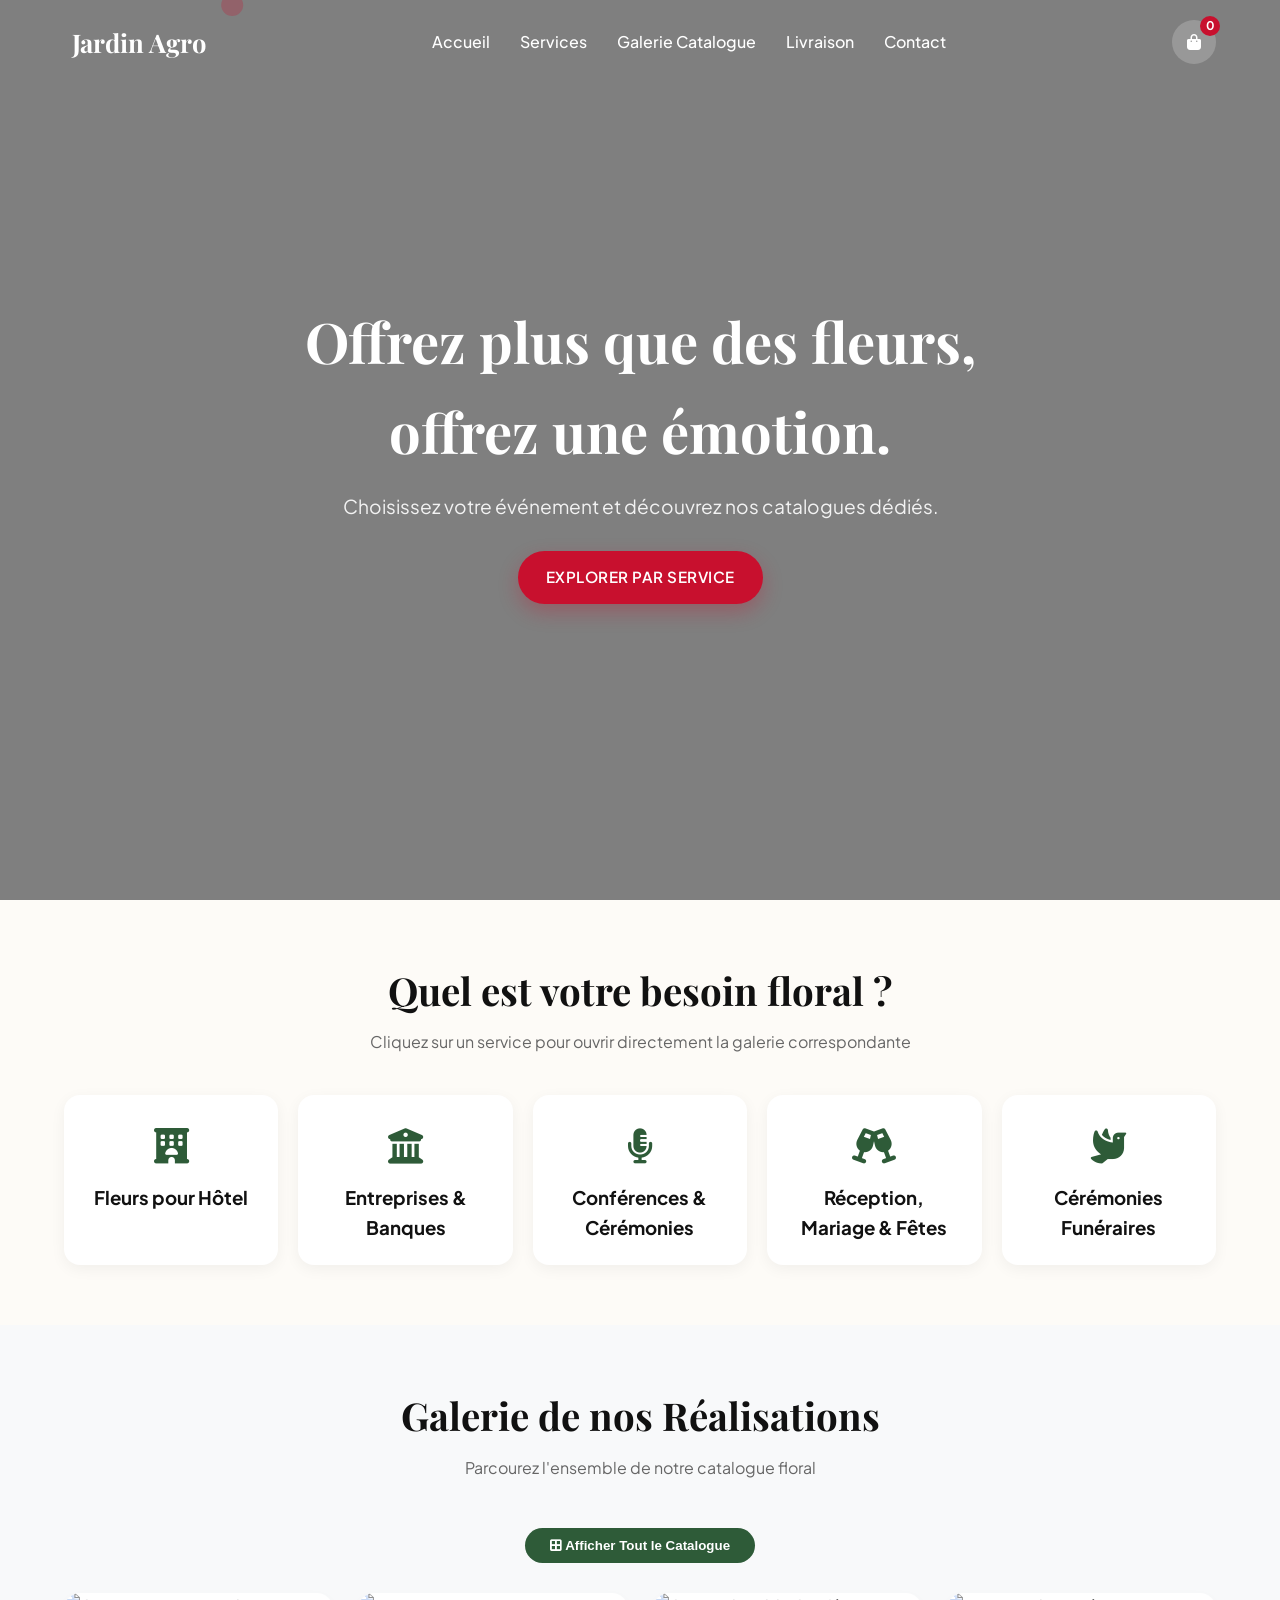
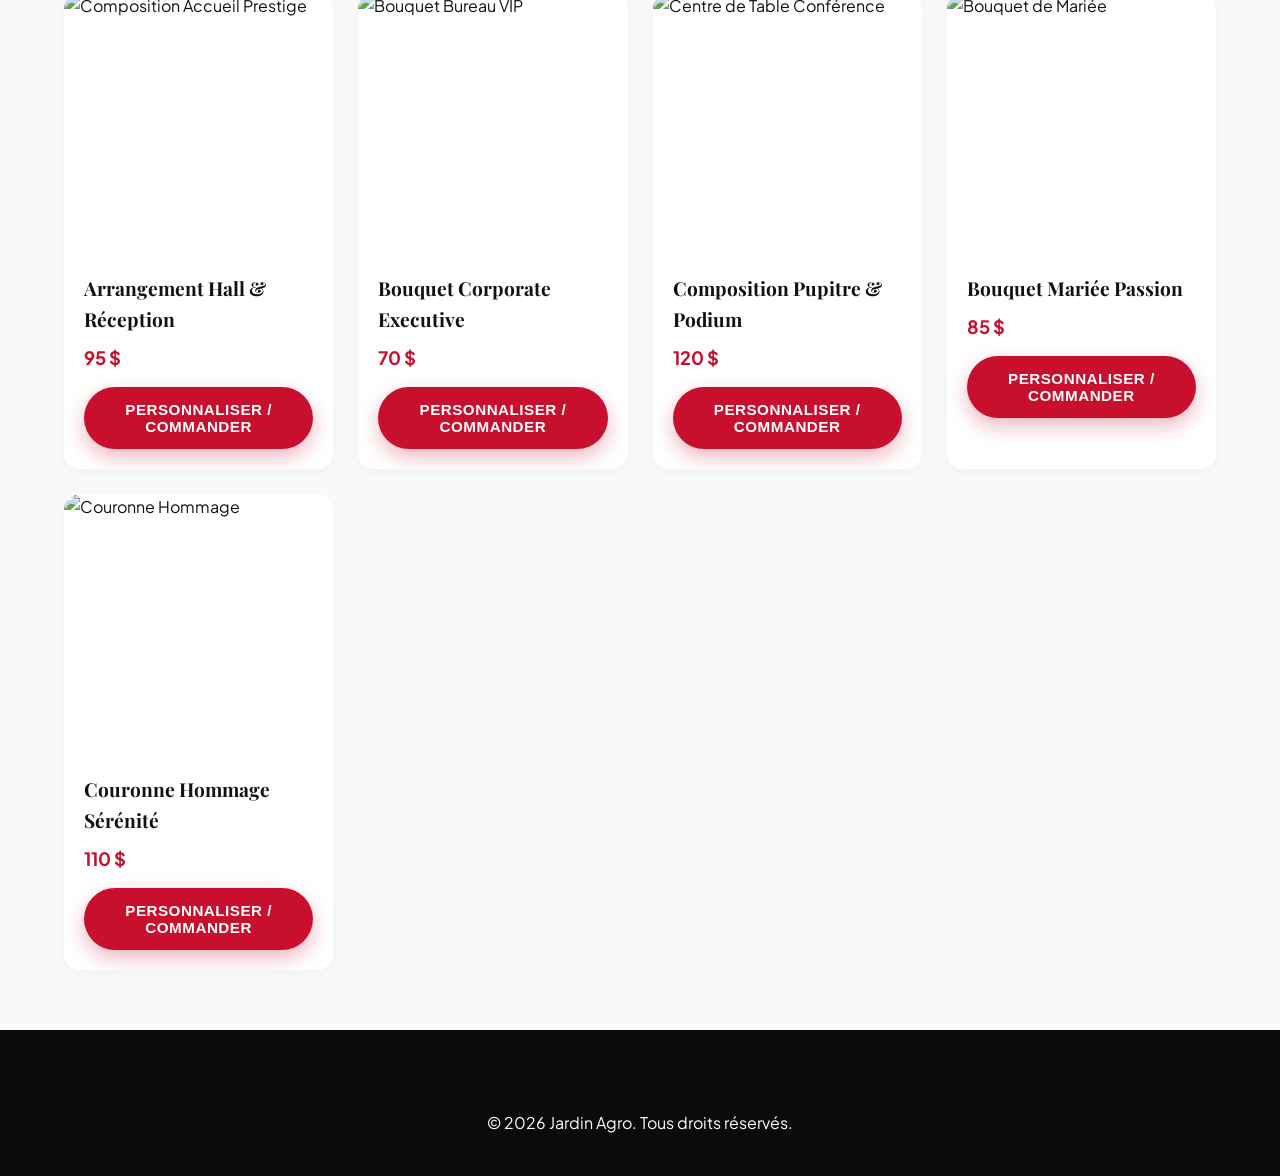
==== commit 3fda75e7: "Enhance index.html with styles and content updates Added styles for service cards and gallery layout" ====
--- a/index.html
+++ b/index.html
@@ -5,13 +5,48 @@
   <meta name="viewport" content="width=device-width, initial-scale=1.0">
   <title>Jardin Agro — Haute Fleuristerie</title>
   
-  <!-- Polices Google Typography -->
   <link rel="preconnect" href="https://fonts.googleapis.com">
   <link rel="preconnect" href="https://fonts.gstatic.com" crossorigin>
   <link href="https://fonts.googleapis.com/css2?family=Playfair+Display:wght@600;700&family=Plus+Jakarta+Sans:wght@400;500;600;700&display=swap" rel="stylesheet">
   <link rel="stylesheet" href="https://cdnjs.cloudflare.com/ajax/libs/font-awesome/6.4.0/css/all.min.css">
   
   <link rel="stylesheet" href="/assets/css/style.css">
+  
+  <style>
+    /* Styles spécifiques pour la galerie et la navigation */
+    .service-card {
+      background: #fff;
+      border: 2px solid transparent;
+      border-radius: 16px;
+      padding: 20px;
+      text-align: center;
+      cursor: pointer;
+      box-shadow: 0 4px 15px rgba(0,0,0,0.05);
+      transition: all 0.3s ease;
+    }
+    .service-card:hover, .service-card.active {
+      border-color: #2e5b38;
+      transform: translateY(-5px);
+      box-shadow: 0 8px 25px rgba(46,91,56,0.15);
+    }
+    .gallery-grid {
+      display: grid;
+      grid-template-columns: repeat(auto-fill, minmax(250px, 1fr));
+      gap: 25px;
+      margin-top: 30px;
+    }
+    .filter-btn-all {
+      display: block;
+      margin: 0 auto 30px auto;
+      background: #2e5b38;
+      color: white;
+      border: none;
+      padding: 10px 25px;
+      border-radius: 20px;
+      cursor: pointer;
+      font-weight: 600;
+    }
+  </style>
 </head>
 <body>
 
@@ -25,7 +60,8 @@
       <nav>
         <ul class="nav-menu">
           <li><a href="index.html" class="nav-link">Accueil</a></li>
-          <li><a href="boutique.html" class="nav-link">Boutique</a></li>
+          <li><a href="#services" class="nav-link">Services</a></li>
+          <li><a href="#galerie" class="nav-link">Galerie Catalogue</a></li>
           <li><a href="#livraison" class="nav-link">Livraison</a></li>
           <li><a href="contact.html" class="nav-link">Contact</a></li>
         </ul>
@@ -40,7 +76,7 @@
     </div>
   </header>
 
-  <!-- HERO SECTION VIDEO -->
+  <!-- HERO SECTION -->
   <section class="hero">
     <video class="hero-video" autoplay muted loop playsinline poster="/assets/images/hero.jpg">
       <source src="/assets/videos/video-accueil.mp4" type="video/mp4">
@@ -50,140 +86,244 @@
 
     <div class="hero-content">
       <h1 class="hero-title">Offrez plus que des fleurs, offrez une émotion.</h1>
-      <p class="hero-subtitle">Des bouquets uniques pour toutes les occasions.</p>
+      <p class="hero-subtitle">Choisissez votre événement et découvrez nos catalogues dédiés.</p>
       <div style="display:flex; gap:15px; justify-content:center;">
-        <a href="boutique.html" class="btn btn-primary">Commander maintenant</a>
-        <a href="#livraison" class="btn btn-outline">En savoir plus</a>
+        <a href="#services" class="btn btn-primary">Explorer par Service</a>
       </div>
     </div>
   </section>
 
-  <!-- SECTION PRODUITS (DÉFILEMENT LATÉRAL) -->
-  <section class="products-section">
+  <!-- SELECTION DES SERVICES (NAVIGATION PRINCIPALE) -->
+  <section class="services-section" id="services" style="padding: 60px 0; background: #fdfbf7;">
     <div class="container">
-      <div class="section-title">
-        <h2>Nos Créations Populaire</h2>
-        <p>Glissez latéralement pour explorer nos bouquets d'exception</p>
-      </div>
-
-      <!-- Conteneur à défilement horizontal/latéral -->
-      <div class="horizontal-scroll-container">
+      <div class="section-title" style="text-align: center; margin-bottom: 40px;">
+        <h2>Quel est votre besoin floral ?</h2>
+        <p>Cliquez sur un service pour ouvrir directement la galerie correspondante</p>
+      </div>
+
+      <div class="services-grid" style="display: grid; grid-template-columns: repeat(auto-fit, minmax(200px, 1fr)); gap: 20px;">
         
-        <div class="product-card">
-          <div class="product-image-wrap">
-            <img src="/assets/images/rose-rouge.jpg" alt="Rose Rouge">
-          </div>
-          <div class="product-info">
-            <h3 class="product-name">Rose Rouge Passion</h3>
-            <div class="product-price">25 $</div>
-            <button class="btn btn-primary" onclick="cartManager.addItem({id: 1, name: 'Rose Rouge Passion', price: 25, size: 'Petit', qty: 1, image: '/assets/images/rose-rouge.jpg'})">
-              + Ajouter au panier
-            </button>
-          </div>
-        </div>
-
-        <div class="product-card">
-          <div class="product-image-wrap">
-            <img src="/assets/images/bouquet-elegance.jpg" alt="Bouquet Élégance">
-          </div>
-          <div class="product-info">
-            <h3 class="product-name">Bouquet Élégance</h3>
-            <div class="product-price">45 $</div>
-            <button class="btn btn-primary" onclick="cartManager.addItem({id: 2, name: 'Bouquet Élégance', price: 45, size: 'Petit', qty: 1, image: '/assets/images/bouquet-elegance.jpg'})">
-              + Ajouter au panier
-            </button>
-          </div>
-        </div>
-
-        <div class="product-card">
-          <div class="product-image-wrap">
-            <img src="/assets/images/lys-blanc.jpg" alt="Lys Blanc">
-          </div>
-          <div class="product-info">
-            <h3 class="product-name">Lys Blanc Majestueux</h3>
-            <div class="product-price">35 $</div>
-            <button class="btn btn-primary" onclick="cartManager.addItem({id: 3, name: 'Lys Blanc Majestueux', price: 35, size: 'Petit', qty: 1, image: '/assets/images/lys-blanc.jpg'})">
-              + Ajouter au panier
-            </button>
-          </div>
+        <div class="service-card" onclick="openGalleryCategory('hotel', this)">
+          <div style="font-size: 2.2rem; color:#2e5b38; margin-bottom:10px;"><i class="fa-solid fa-hotel"></i></div>
+          <h3>Fleurs pour Hôtel</h3>
+        </div>
+
+        <div class="service-card" onclick="openGalleryCategory('entreprise', this)">
+          <div style="font-size: 2.2rem; color:#2e5b38; margin-bottom:10px;"><i class="fa-solid fa-building-columns"></i></div>
+          <h3>Entreprises & Banques</h3>
+        </div>
+
+        <div class="service-card" onclick="openGalleryCategory('conference', this)">
+          <div style="font-size: 2.2rem; color:#2e5b38; margin-bottom:10px;"><i class="fa-solid fa-microphone-lines"></i></div>
+          <h3>Conférences & Cérémonies</h3>
+        </div>
+
+        <div class="service-card" onclick="openGalleryCategory('mariage', this)">
+          <div style="font-size: 2.2rem; color:#2e5b38; margin-bottom:10px;"><i class="fa-solid fa-champagne-glasses"></i></div>
+          <h3>Réception, Mariage & Fêtes</h3>
+        </div>
+
+        <div class="service-card" onclick="openGalleryCategory('funeraire', this)">
+          <div style="font-size: 2.2rem; color:#2e5b38; margin-bottom:10px;"><i class="fa-solid fa-dove"></i></div>
+          <h3>Cérémonies Funéraires</h3>
         </div>
 
       </div>
     </div>
   </section>
 
-  <!-- SECTION LIVRAISON DE FLEURS -->
-  <section class="delivery-section" id="livraison">
+  <!-- GRANDE GALERIE CATALOGUE COMPLÈTE -->
+  <section class="products-section" id="galerie" style="padding: 60px 0;">
     <div class="container">
-      <div class="section-title">
-        <h2>Nous livrons vos émotions</h2>
-        <p>Jardin Agro assure la livraison rapide et sécurisée de vos bouquets à domicile, au bureau ou sur le lieu de votre choix.</p>
-      </div>
-
-      <div class="delivery-grid">
-        <div class="delivery-card">
-          <div class="delivery-icon"><i class="fa-solid fa-house"></i></div>
-          <h3>Livraison à domicile</h3>
-          <p>Directement au pas de votre porte dans les meilleures conditions.</p>
-        </div>
-
-        <div class="delivery-card">
-          <div class="delivery-icon"><i class="fa-solid fa-building"></i></div>
-          <h3>Livraison au bureau</h3>
-          <p>Faites surprise à vos proches ou collègues sur leur lieu de travail.</p>
-        </div>
-
-        <div class="delivery-card">
-          <div class="delivery-icon"><i class="fa-solid fa-gift"></i></div>
-          <h3>Livraison surprise</h3>
-          <p>Livraison anonyme ou accompagnée d'une carte personnalisée.</p>
-        </div>
-
-        <div class="delivery-card">
-          <div class="delivery-icon"><i class="fa-solid fa-bolt"></i></div>
-          <h3>Livraison express</h3>
-          <p>Vos fleurs livrées en urgence en moins de 2h.</p>
-        </div>
-      </div>
-
-      <div class="delivery-cta">
-        <a href="https://wa.me/243000000000?text=Bonjour%20Jardin%20Agro%20%F0%9F%8C%B9%0AJe%20souhaite%20obtenir%20des%20informations%20concernant%20une%20livraison." target="_blank" class="btn btn-primary">
-          <i class="fa-brands fa-whatsapp"></i> Commander une livraison
-        </a>
+      <div class="section-title" style="text-align:center;">
+        <h2 id="galleryTitle">Galerie de nos Réalisations</h2>
+        <p id="gallerySubtitle">Parcourez l'ensemble de notre catalogue floral</p>
+      </div>
+
+      <button class="filter-btn-all" onclick="openGalleryCategory('all', null)">
+        <i class="fa-solid fa-border-all"></i> Afficher Tout le Catalogue
+      </button>
+
+      <!-- Grille d'affichage des Fleurs -->
+      <div class="gallery-grid" id="mainGallery">
+        
+        <!-- ITEM : HOTEL -->
+        <div class="product-card" data-category="hotel">
+          <div class="product-image-wrap">
+            <img src="/assets/images/hotel-lobby.jpg" alt="Composition Accueil Prestige">
+          </div>
+          <div class="product-info">
+            <h3 class="product-name">Arrangement Hall & Réception</h3>
+            <div class="product-price">95 $</div>
+            <button class="btn btn-primary" onclick="openCustomizer('Arrangement Hall & Réception', 95)">
+              Personnaliser / Commander
+            </button>
+          </div>
+        </div>
+
+        <!-- ITEM : ENTREPRISE -->
+        <div class="product-card" data-category="entreprise">
+          <div class="product-image-wrap">
+            <img src="/assets/images/bouquet-elegance.jpg" alt="Bouquet Bureau VIP">
+          </div>
+          <div class="product-info">
+            <h3 class="product-name">Bouquet Corporate Executive</h3>
+            <div class="product-price">70 $</div>
+            <button class="btn btn-primary" onclick="openCustomizer('Bouquet Corporate Executive', 70)">
+              Personnaliser / Commander
+            </button>
+          </div>
+        </div>
+
+        <!-- ITEM : CONFÉRENCE -->
+        <div class="product-card" data-category="conference">
+          <div class="product-image-wrap">
+            <img src="/assets/images/lys-blanc.jpg" alt="Centre de Table Conférence">
+          </div>
+          <div class="product-info">
+            <h3 class="product-name">Composition Pupitre & Podium</h3>
+            <div class="product-price">120 $</div>
+            <button class="btn btn-primary" onclick="openCustomizer('Composition Pupitre & Podium', 120)">
+              Personnaliser / Commander
+            </button>
+          </div>
+        </div>
+
+        <!-- ITEM : MARIAGE -->
+        <div class="product-card" data-category="mariage">
+          <div class="product-image-wrap">
+            <img src="/assets/images/rose-rouge.jpg" alt="Bouquet de Mariée">
+          </div>
+          <div class="product-info">
+            <h3 class="product-name">Bouquet Mariée Passion</h3>
+            <div class="product-price">85 $</div>
+            <button class="btn btn-primary" onclick="openCustomizer('Bouquet Mariée Passion', 85)">
+              Personnaliser / Commander
+            </button>
+          </div>
+        </div>
+
+        <!-- ITEM : FUNÉRAIRE -->
+        <div class="product-card" data-category="funeraire">
+          <div class="product-image-wrap">
+            <img src="/assets/images/lys-blanc.jpg" alt="Couronne Hommage">
+          </div>
+          <div class="product-info">
+            <h3 class="product-name">Couronne Hommage Sérénité</h3>
+            <div class="product-price">110 $</div>
+            <button class="btn btn-primary" onclick="openCustomizer('Couronne Hommage Sérénité', 110)">
+              Personnaliser / Commander
+            </button>
+          </div>
+        </div>
+
       </div>
     </div>
   </section>
 
-  <!-- DRAWER PANIER -->
-  <div class="cart-drawer" id="cartDrawer">
-    <div class="cart-header">
-      <h3>Votre Panier</h3>
-      <div id="closeCart" style="cursor:pointer; font-size:1.2rem;"><i class="fa-solid fa-xmark"></i></div>
-    </div>
-    <div class="cart-body" id="cartItems">
-      <!-- Rempli par le JS cart.js -->
-    </div>
-    <div class="cart-footer">
-      <div style="display:flex; justify-content:space-between; margin-bottom:15px; font-weight:700;">
-        <span>Total :</span>
-        <span id="cartTotal">0 $</span>
-      </div>
-      <button class="btn btn-primary" id="whatsappOrderBtn" style="width:100%; background:#25D366; box-shadow:none;">
-        <i class="fa-brands fa-whatsapp"></i> Commander sur WhatsApp
-      </button>
+  <!-- MODAL DE PERSONNALISATION / SELECTION EN DIRECT -->
+  <div id="customizerModal" style="display:none; position:fixed; top:0; left:0; width:100%; height:100%; background:rgba(0,0,0,0.6); z-index:1000; align-items:center; justify-content:center;">
+    <div style="background:#fff; padding:30px; border-radius:12px; width:90%; max-width:500px; position:relative;">
+      <span onclick="closeCustomizer()" style="position:absolute; top:15px; right:20px; font-size:1.5rem; cursor:pointer;"><i class="fa-solid fa-xmark"></i></span>
+      <h3 id="customizerTitle">Personnaliser votre choix</h3>
+      <p id="customizerPrice" style="color:#2e5b38; font-weight:700; margin-bottom:15px;"></p>
+      
+      <form id="customizerForm" onsubmit="submitCustomization(event)">
+        <div style="margin-bottom:15px;">
+          <label style="display:block; margin-bottom:5px; font-weight:600;">Choix des fleurs / nuances :</label>
+          <select id="colorPalette" style="width:100%; padding:10px; border-radius:6px; border:1px solid #ddd;">
+            <option value="Roses Blanches & Lys">Roses Blanches & Lys</option>
+            <option value="Roses Rouges Passion">Roses Rouges Passion</option>
+            <option value="Mélange Événementiel Pastel">Mélange Événementiel Pastel</option>
+            <option value="Compositions exotiques">Compositions exotiques</option>
+          </select>
+        </div>
+
+        <div style="margin-bottom:15px;">
+          <label style="display:block; margin-bottom:5px; font-weight:600;">Message ou indication spéciale :</label>
+          <textarea id="customMessage" rows="3" placeholder="Nom de la société, date de la cérémonie..." style="width:100%; padding:10px; border-radius:6px; border:1px solid #ddd;"></textarea>
+        </div>
+
+        <button type="submit" class="btn btn-primary" style="width:100%; background:#25D366; border:none;">
+          <i class="fa-brands fa-whatsapp"></i> Envoyer la sélection sur WhatsApp
+        </button>
+      </form>
     </div>
   </div>
 
   <!-- FOOTER -->
   <footer>
-    <div class="container">
-      <div class="footer-bottom">
-        <p>&copy; 2026 Jardin Agro. Tous droits réservés.</p>
-      </div>
+    <div class="container" style="text-align:center; padding: 20px 0;">
+      <p>&copy; 2026 Jardin Agro. Tous droits réservés.</p>
     </div>
   </footer>
 
   <script src="/assets/js/main.js"></script>
   <script src="/assets/js/cart.js"></script>
+
+  <!-- LOGIQUE DE REDIRECTION GALERIE DIRECTE -->
+  <script>
+    let activeItem = { name: '', price: 0 };
+
+    const categoryTitles = {
+      'hotel': 'Galerie — Fleurs pour Hôtels',
+      'entreprise': 'Galerie — Entreprises & Banques',
+      'conference': 'Galerie — Conférences & Cérémonies',
+      'mariage': 'Galerie — Mariages & Réceptions',
+      'funeraire': 'Galerie — Cérémonies Funéraires',
+      'all': 'Catalogue Floral Général'
+    };
+
+    function openGalleryCategory(category, element) {
+      // 1. Mise à jour visuelle des cartes cliquées
+      document.querySelectorAll('.service-card').forEach(card => card.classList.remove('active'));
+      if (element) element.classList.add('active');
+
+      // 2. Filtrage des cartes de la galerie
+      const cards = document.querySelectorAll('#mainGallery .product-card');
+      cards.forEach(card => {
+        if (category === 'all' || card.getAttribute('data-category') === category) {
+          card.style.display = 'block';
+        } else {
+          card.style.display = 'none';
+        }
+      });
+
+      // 3. Changement du titre de la galerie
+      document.getElementById('galleryTitle').innerText = categoryTitles[category] || 'Galerie de nos Réalisations';
+
+      // 4. Défilement fluide vers la galerie
+      document.getElementById('galerie').scrollIntoView({ behavior: 'smooth' });
+    }
+
+    // Modal
+    function openCustomizer(name, price) {
+      activeItem = { name, price };
+      document.getElementById('customizerTitle').innerText = name;
+      document.getElementById('customizerPrice').innerText = 'Prix estimé : ' + price + ' $';
+      document.getElementById('customizerModal').style.display = 'flex';
+    }
+
+    function closeCustomizer() {
+      document.getElementById('customizerModal').style.display = 'none';
+    }
+
+    function submitCustomization(event) {
+      event.preventDefault();
+      const options = document.getElementById('colorPalette').value;
+      const details = document.getElementById('customMessage').value;
+      const phone = "243000000000";
+
+      let text = `Bonjour Jardin Agro 🌹\n\n`;
+      text += `Je suis intéressé(e) par la catégorie ci-dessous :\n`;
+      text += `• Produit : ${activeItem.name}\n`;
+      text += `• Prix : ${activeItem.price} $\n`;
+      text += `• Préférence : ${options}\n`;
+      if (details) text += `• Détails : ${details}\n`;
+
+      window.open(`https://wa.me/${phone}?text=${encodeURIComponent(text)}`, '_blank');
+      closeCustomizer();
+    }
+  </script>
 </body>
 </html>
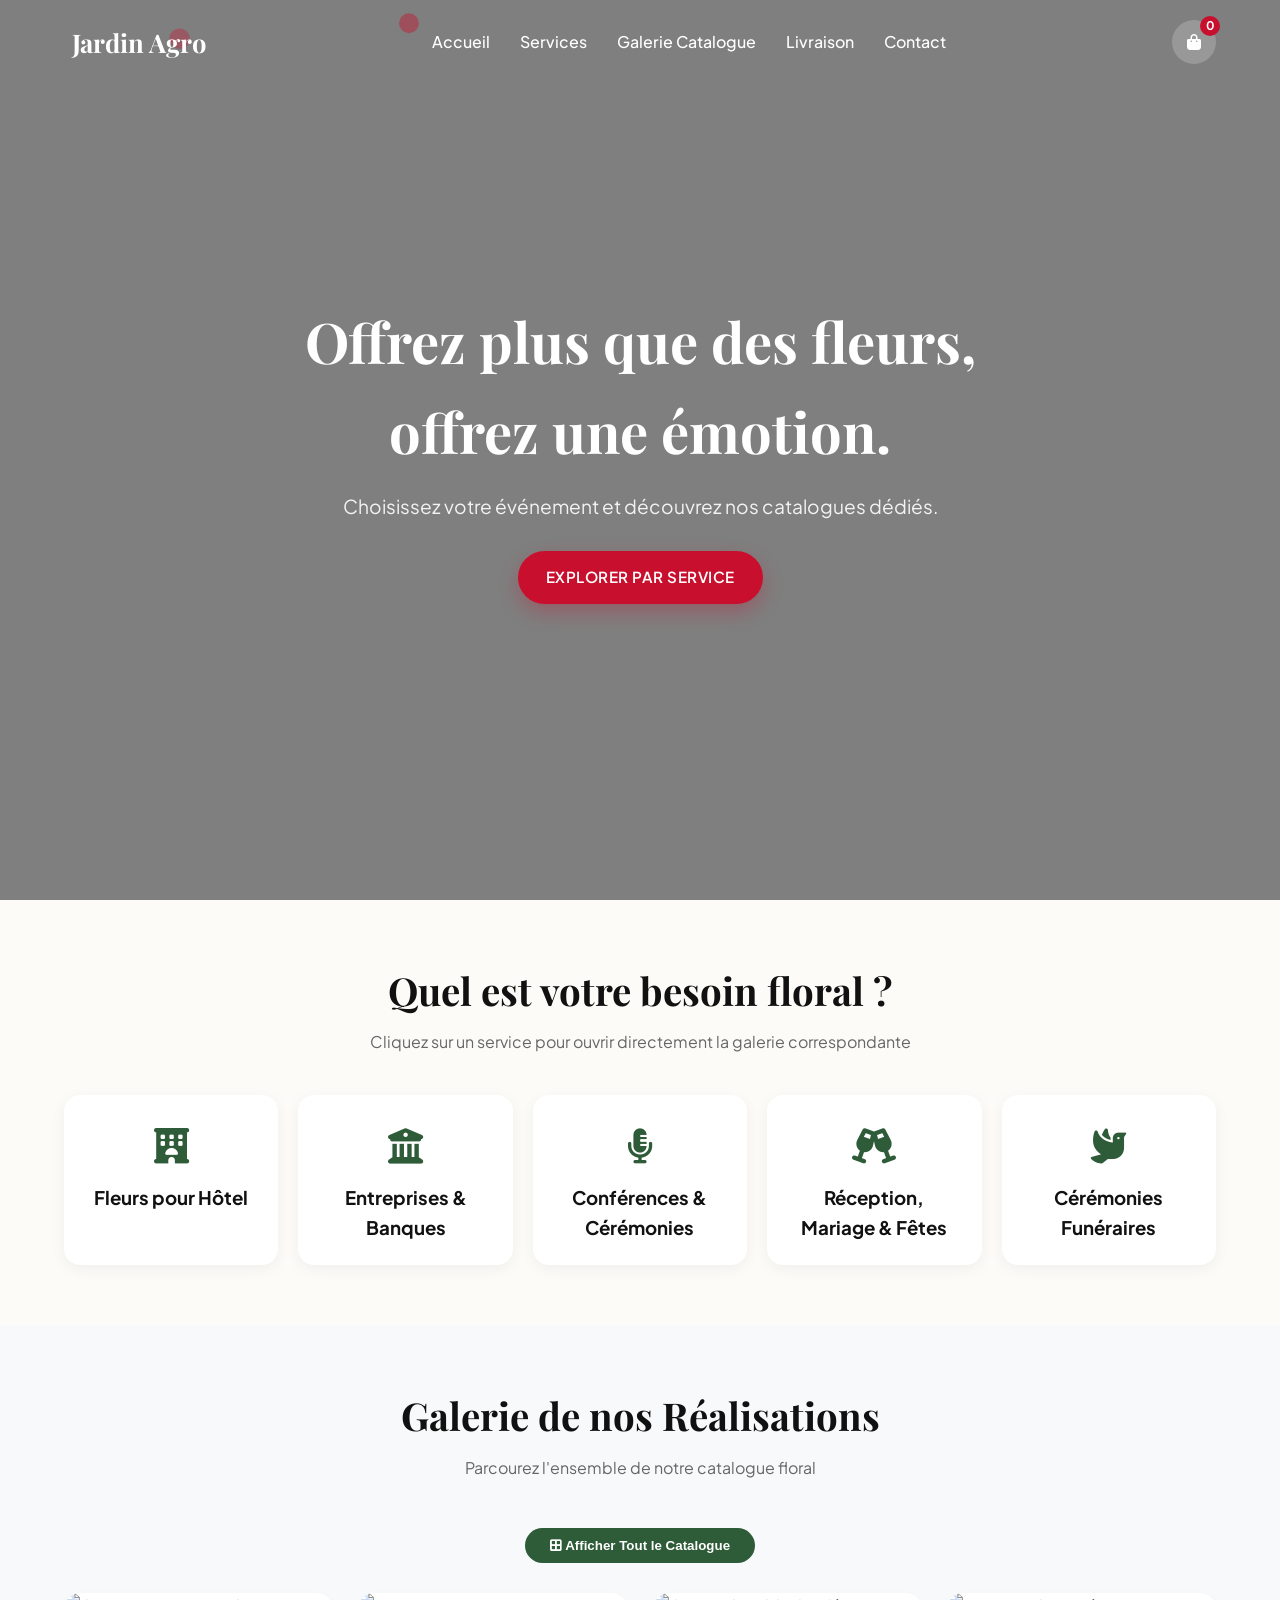
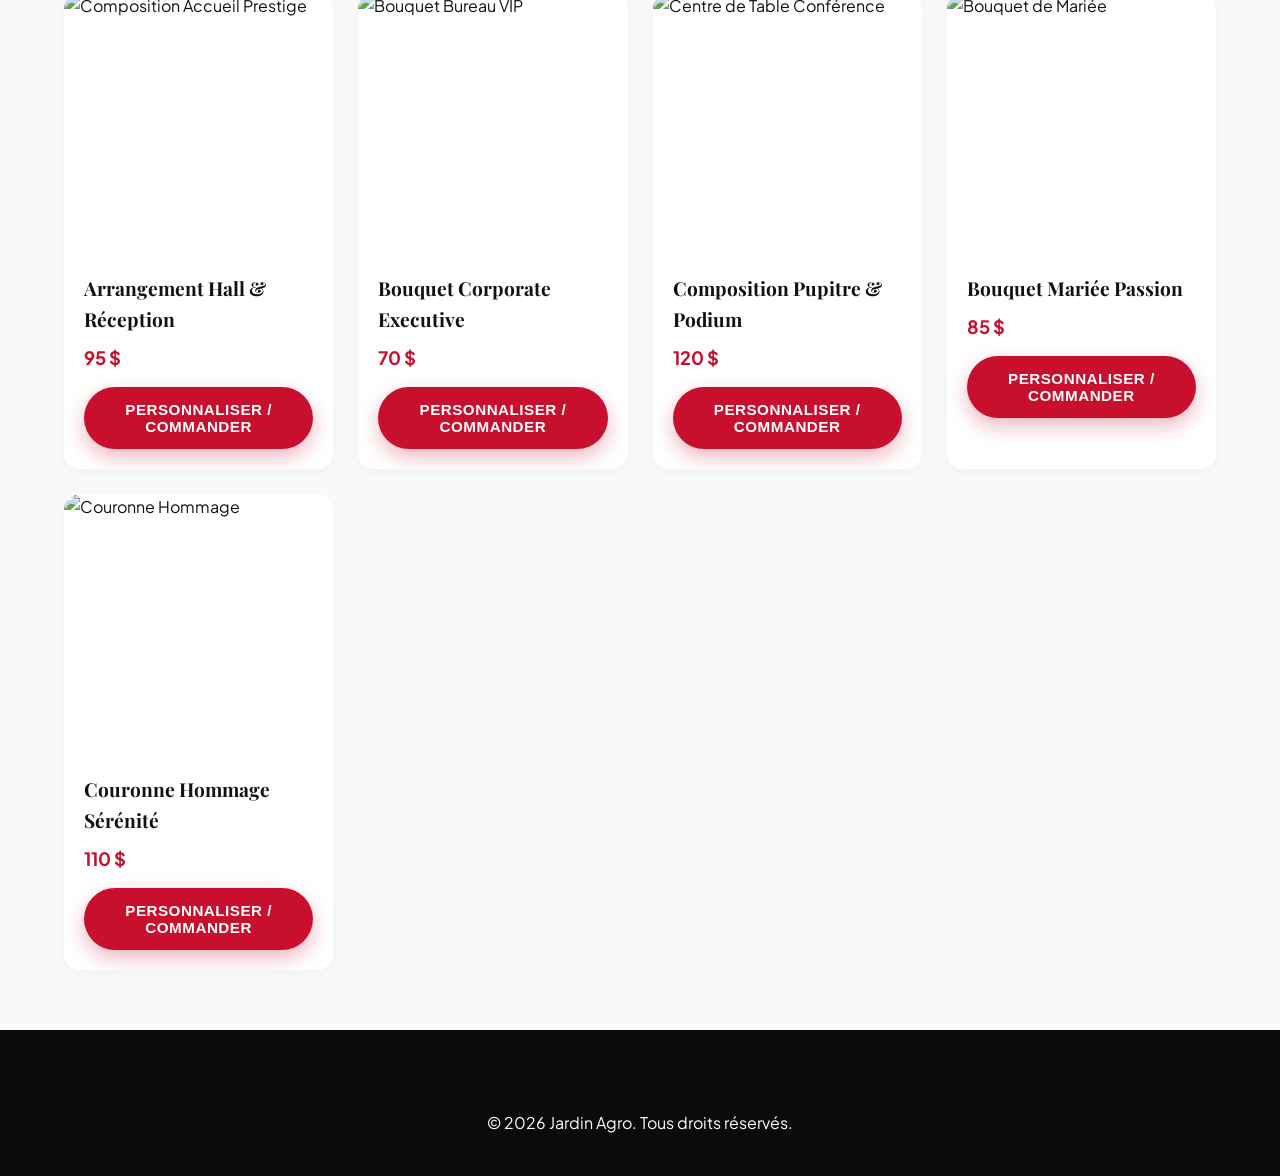
==== commit 8106a874: "Update index.html" ====
--- a/index.html
+++ b/index.html
@@ -327,3 +327,4 @@
   </script>
 </body>
 </html>
+
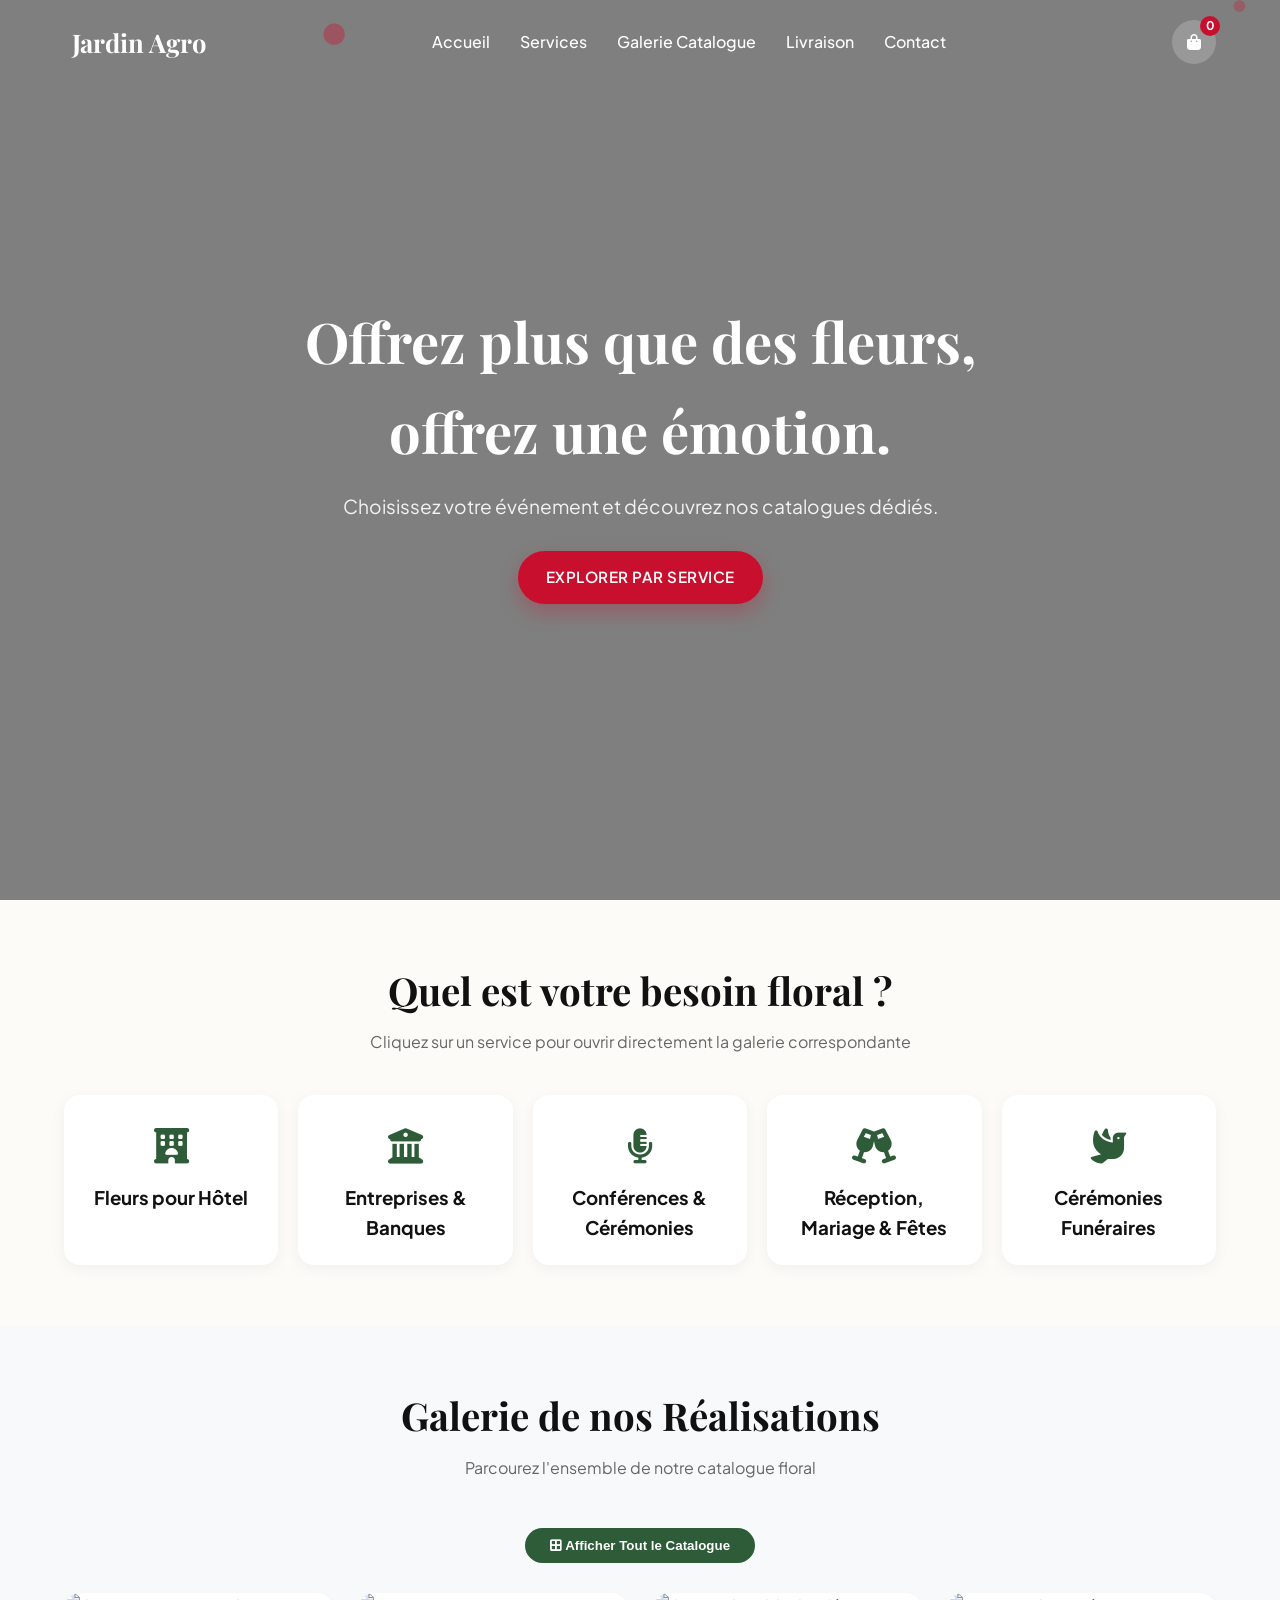
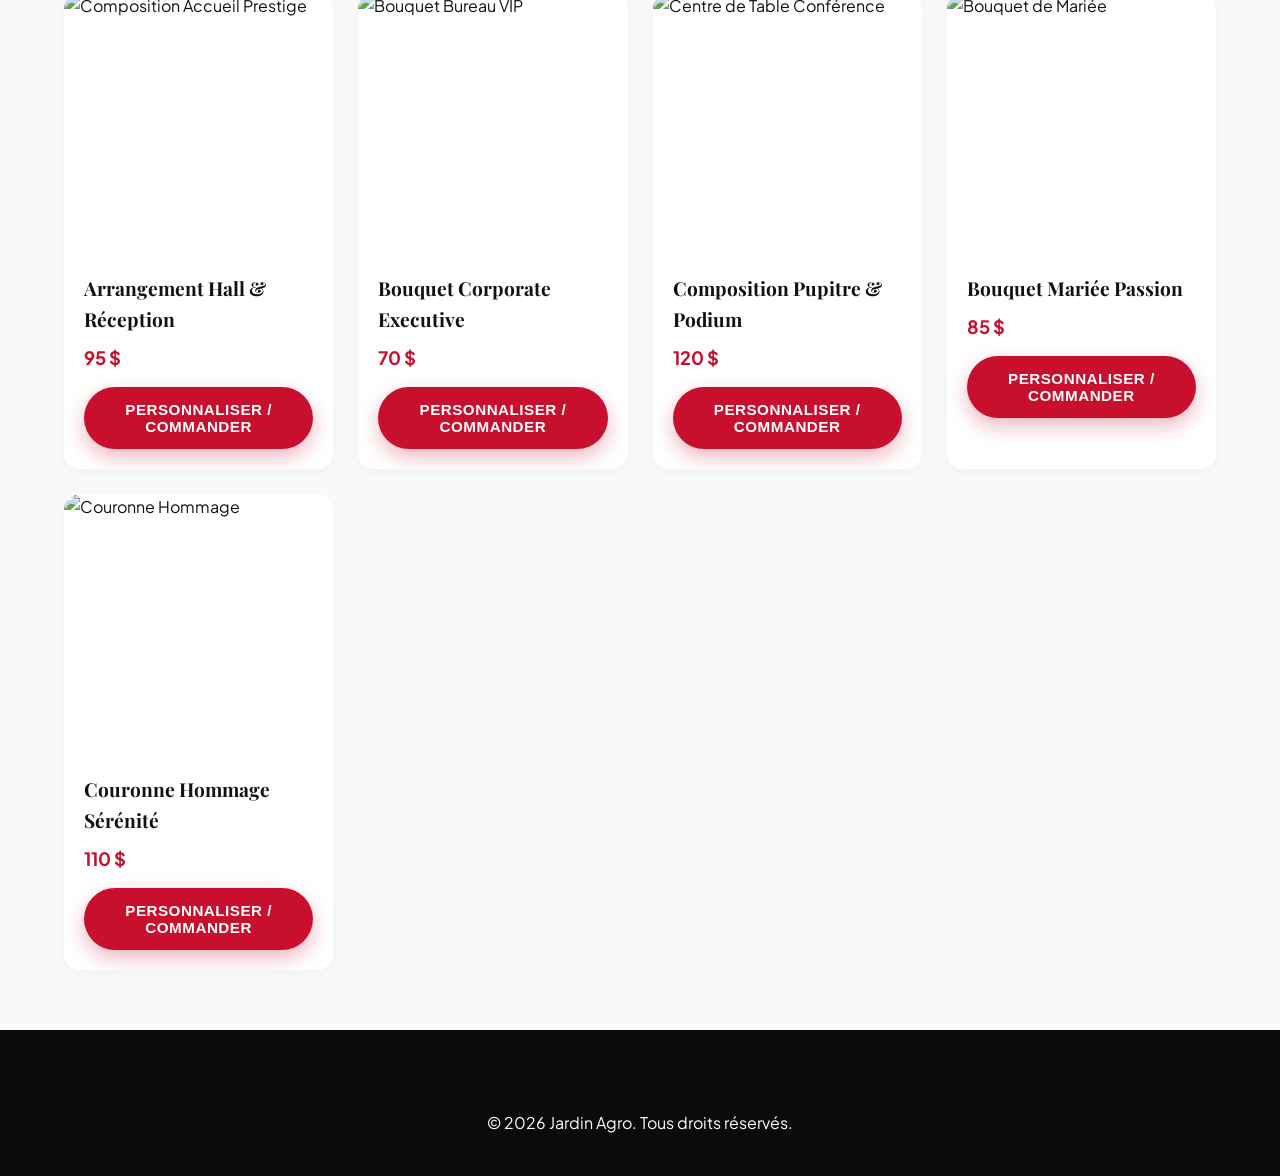
==== commit 1564df41: "Remove unnecessary blank line in index.html" ====
--- a/index.html
+++ b/index.html
@@ -327,4 +327,3 @@
   </script>
 </body>
 </html>
-
